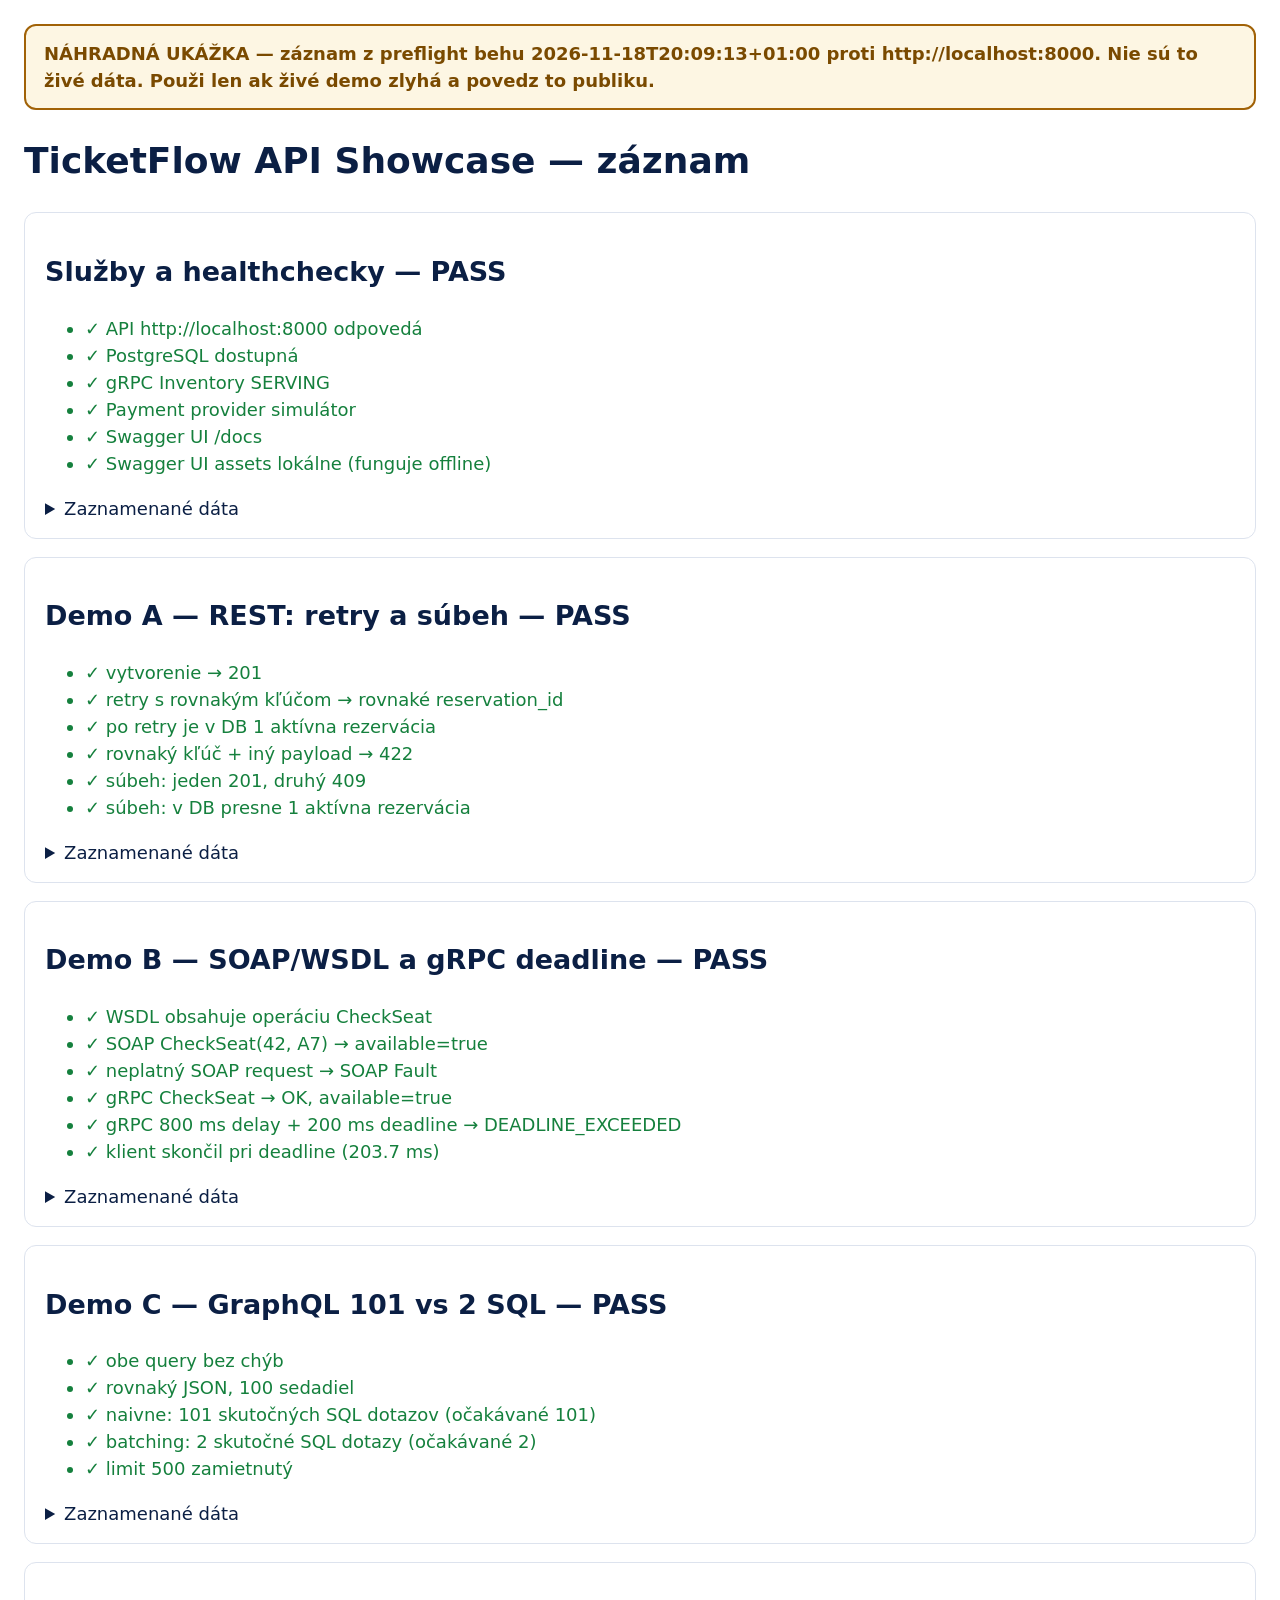
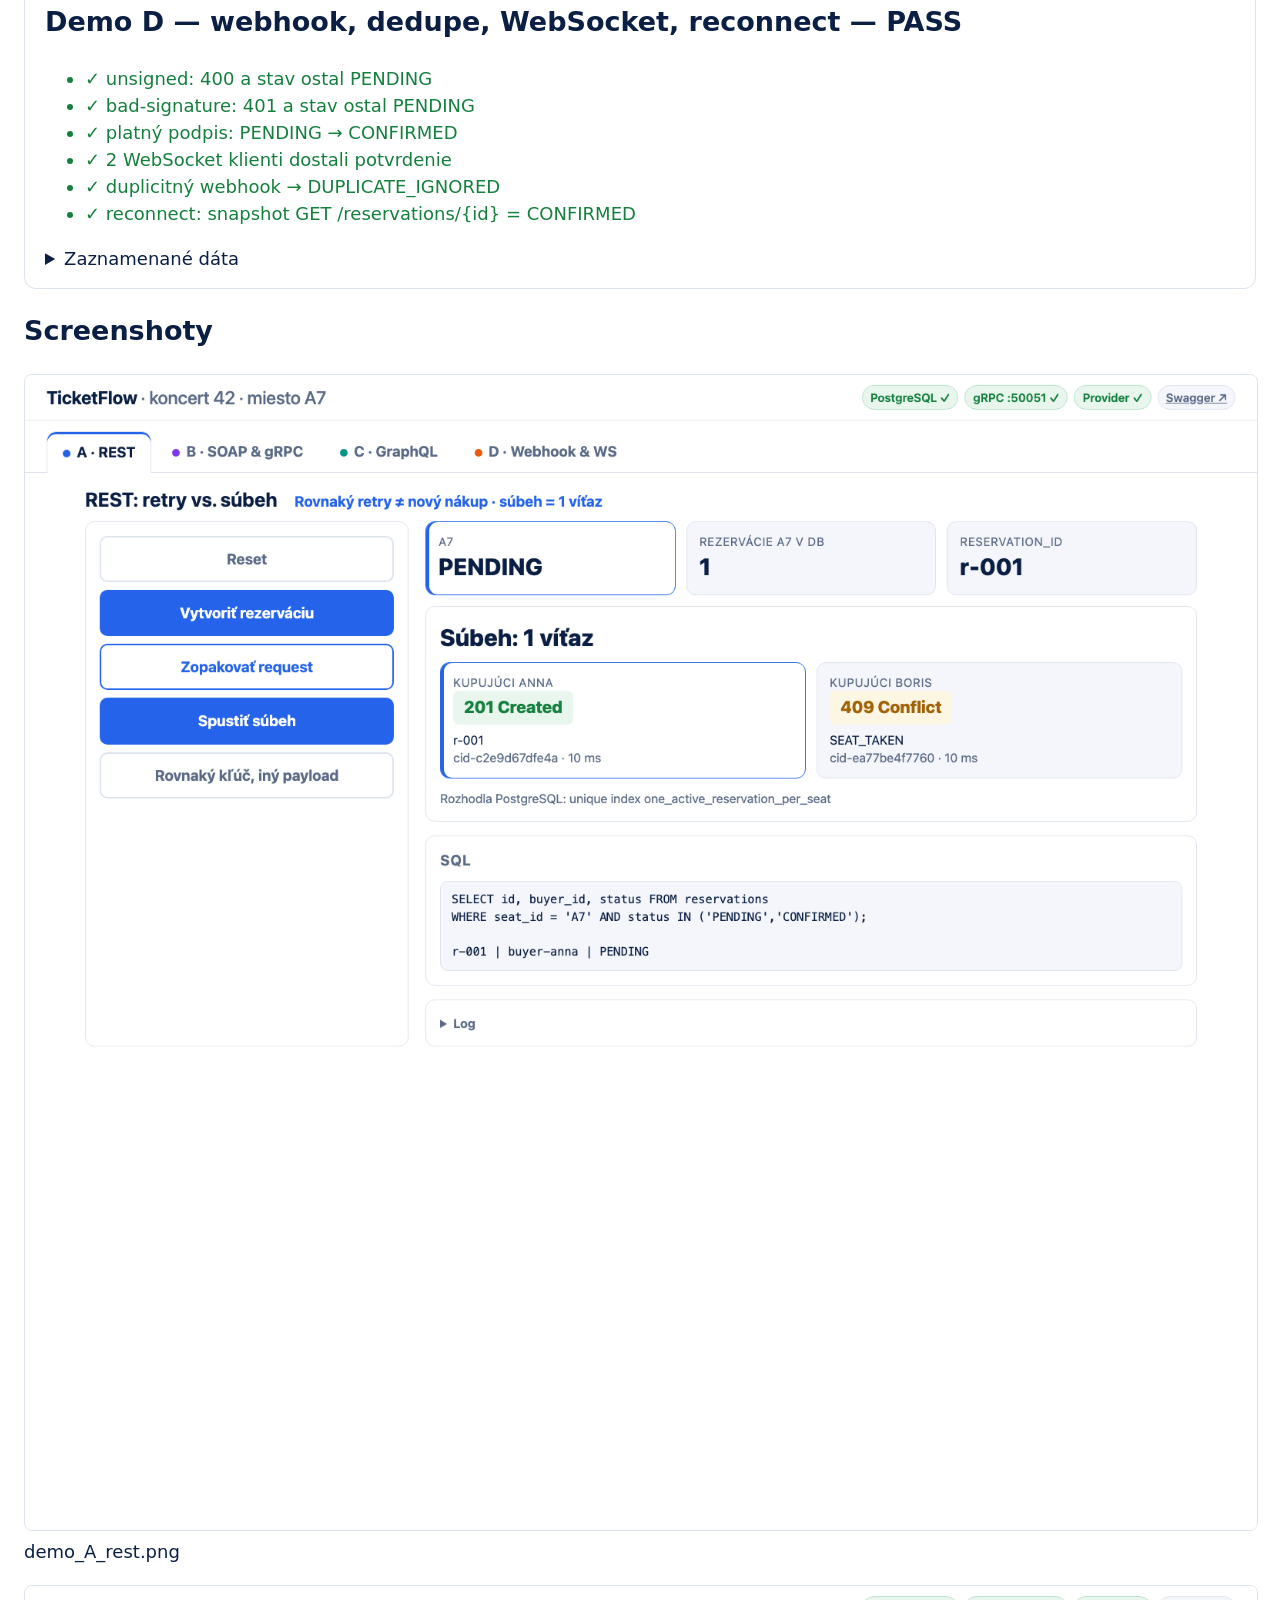
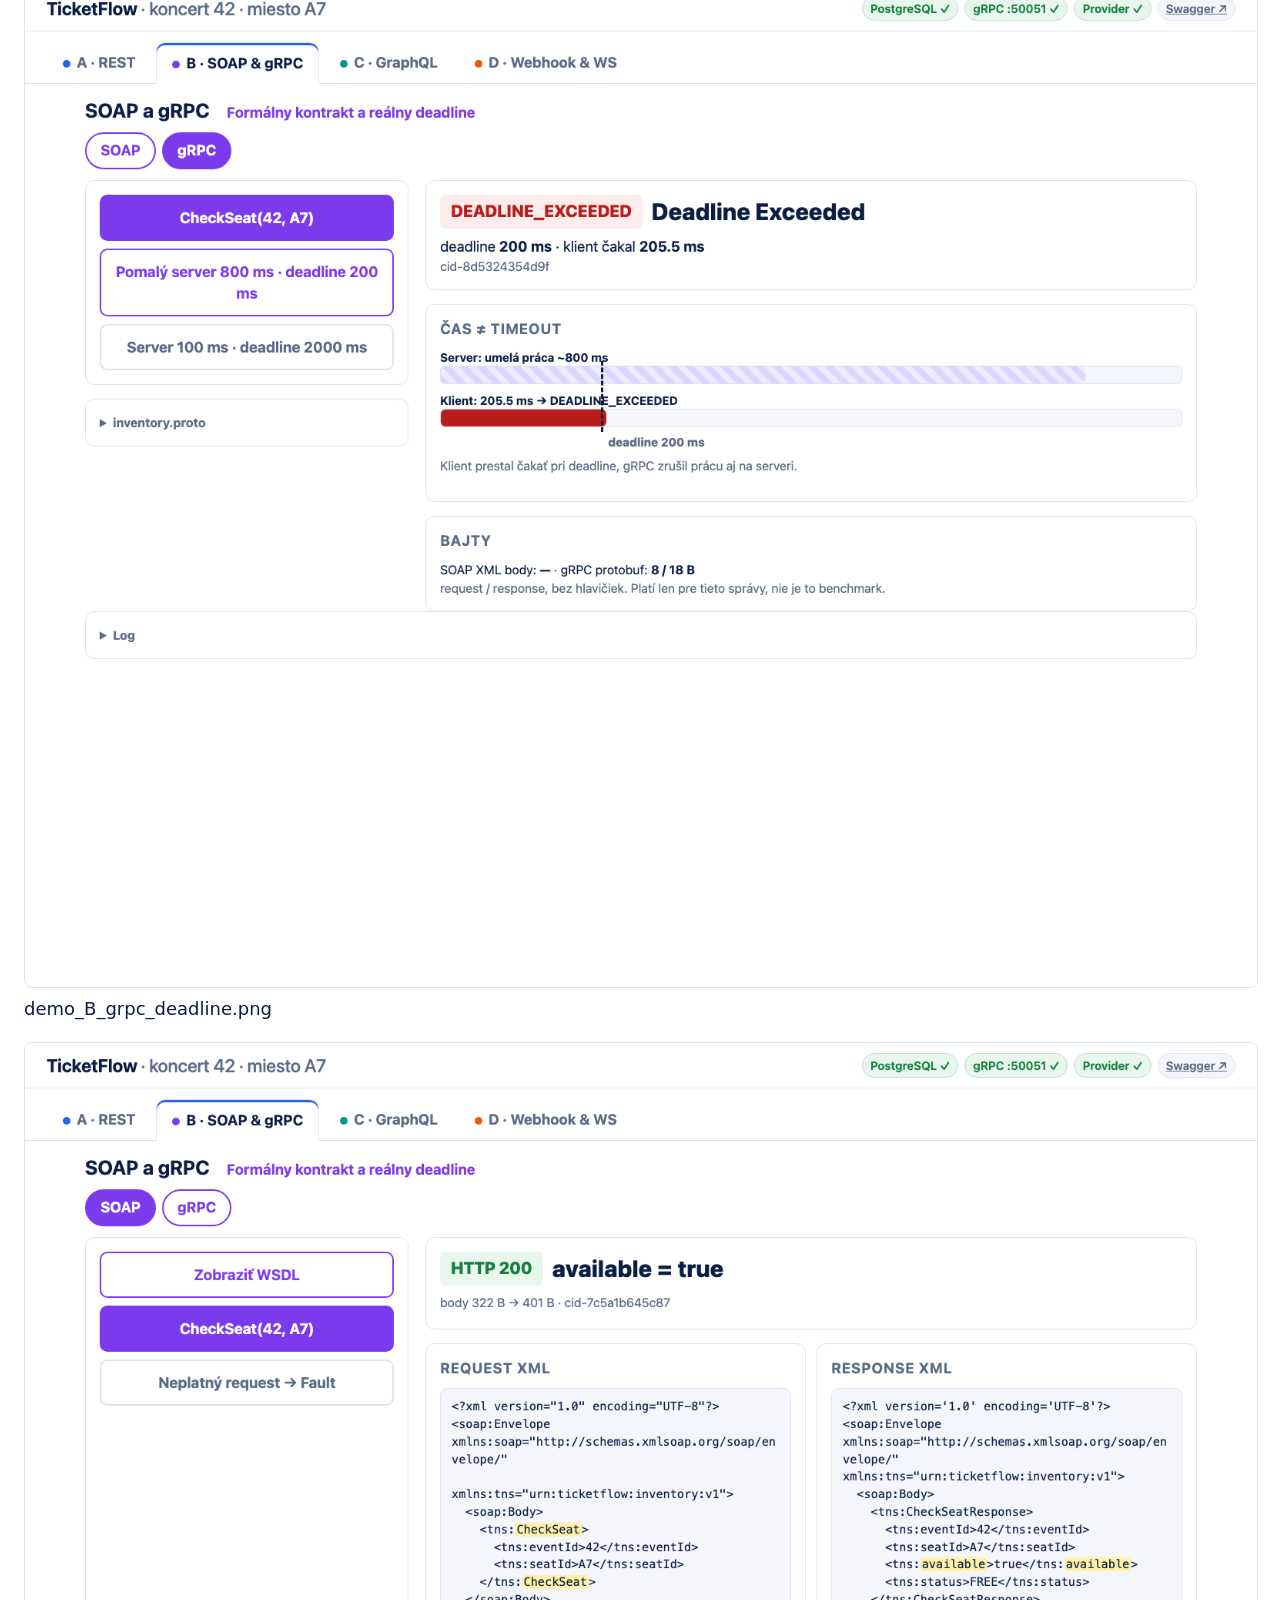
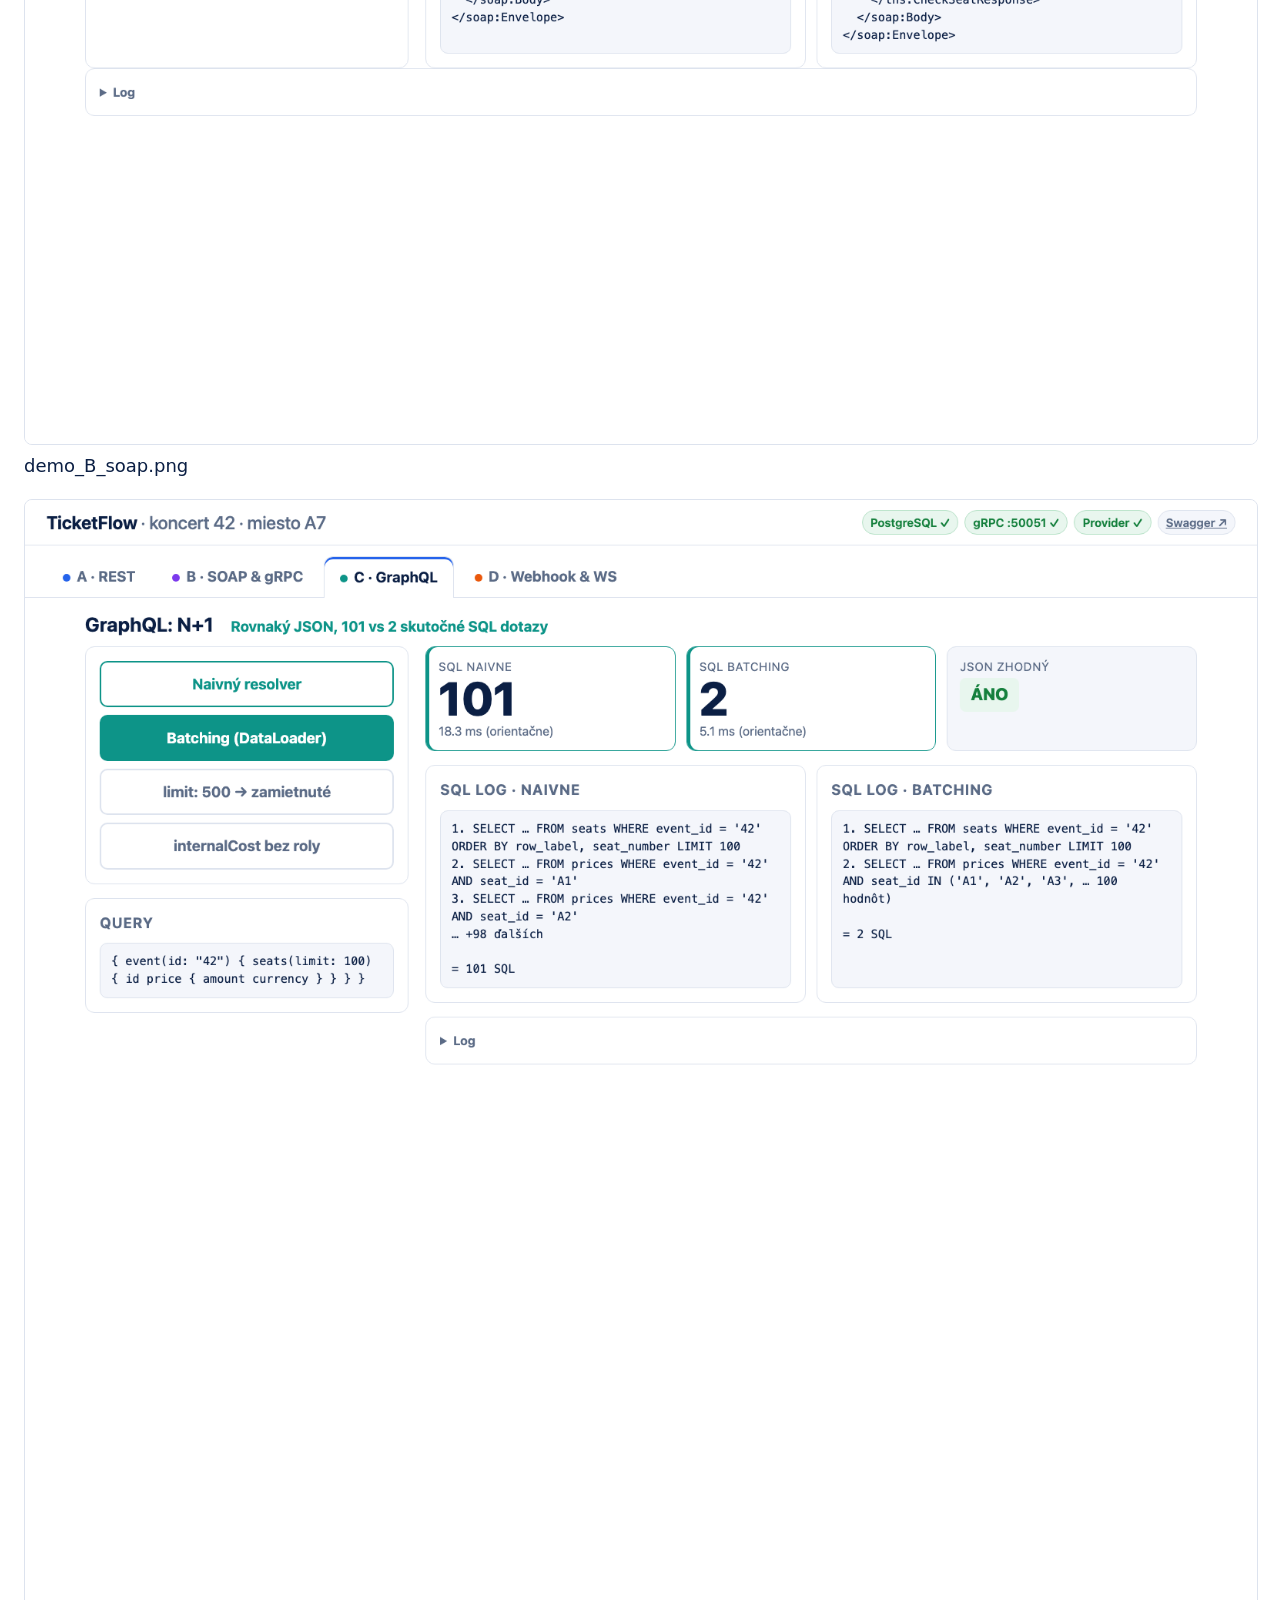
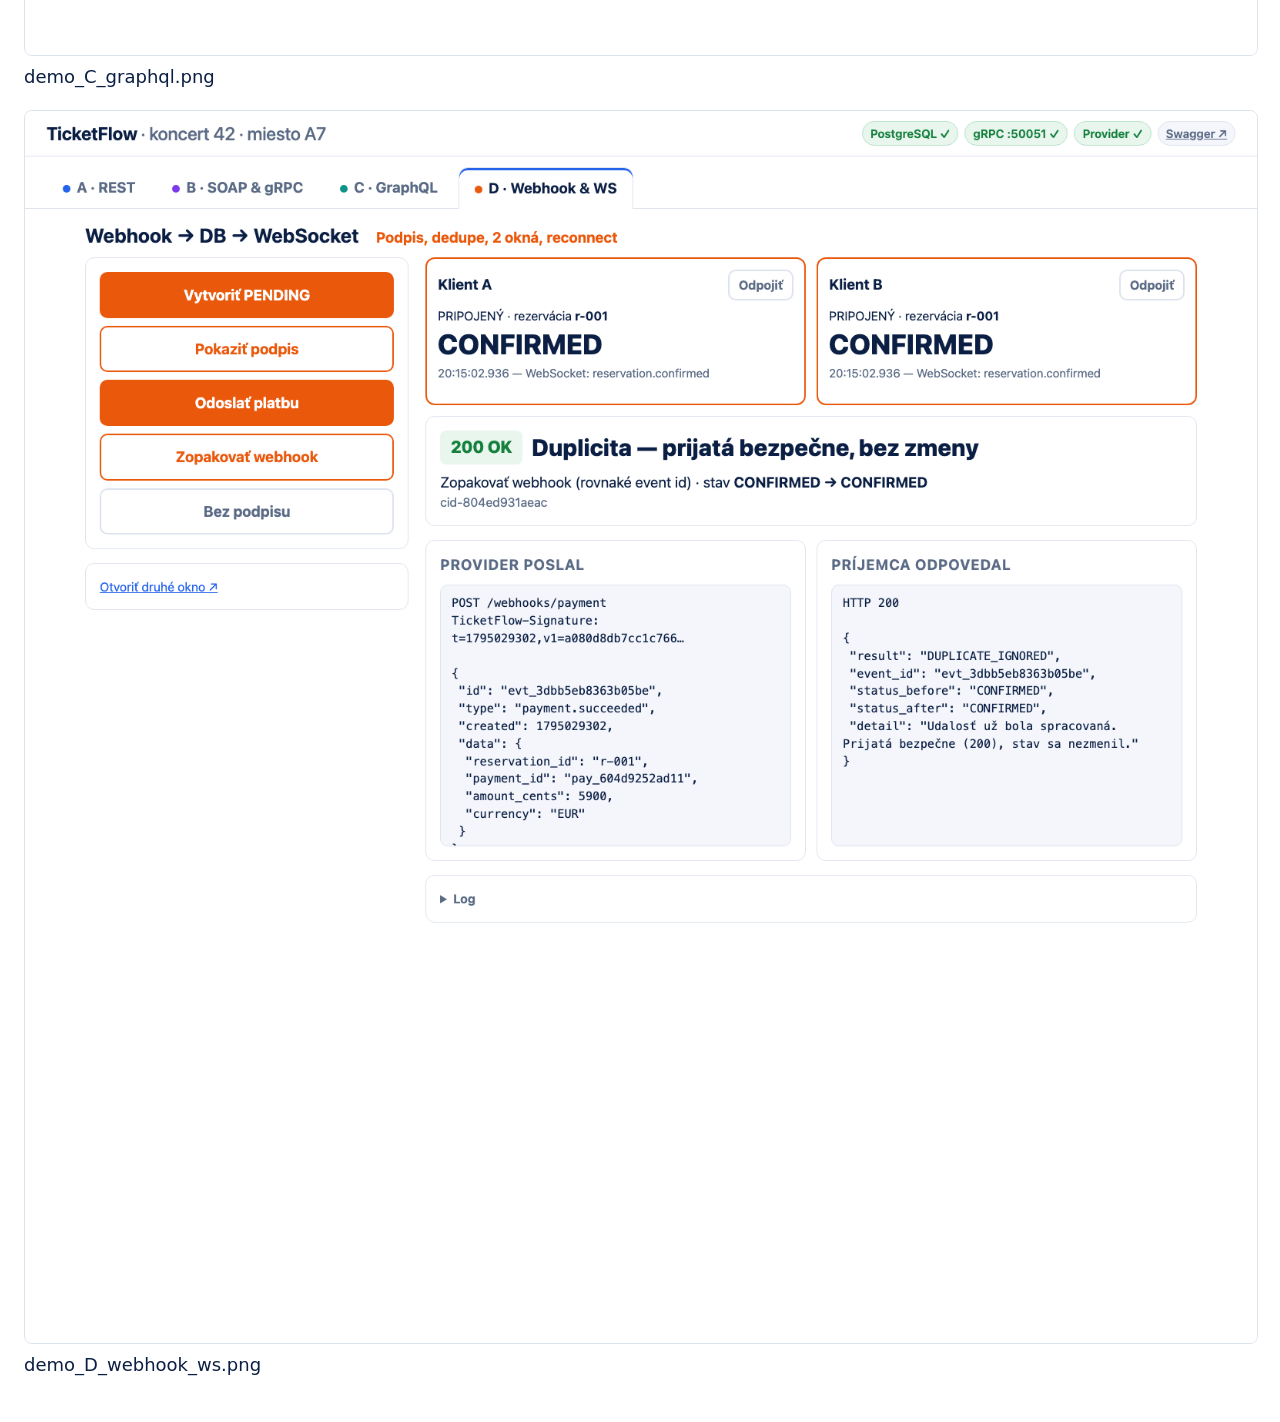
==== TicketFlow-demo/docs/SCREENSHOTS/fallback.html @ 62c1290b "TicketFlow API demo for the Typy API talk REST + OpenAPI, SOAP/WSDL, gRPC, GraphQL, webhook and WebS" ====
<!doctype html><html lang="sk"><head><meta charset="utf-8">
<meta name="viewport" content="width=device-width, initial-scale=1"><title>TicketFlow — náhradná ukážka</title>
<style>body{font:18px/1.5 Inter,system-ui,sans-serif;color:#0b1f44;background:#fff;margin:0 auto;max-width:1300px;padding:24px}
.banner{background:#fdf6e3;border:2px solid #a16207;color:#7a4a00;padding:14px 18px;border-radius:12px;font-weight:700}
section{border:1px solid #dde3ee;border-radius:12px;padding:16px 20px;margin:18px 0} li.ok{color:#15803d} li.bad{color:#b91c1c}
pre{background:#f4f6fb;padding:12px;border-radius:8px;overflow:auto;max-height:420px;font-size:13px}
img{max-width:100%;border:1px solid #dde3ee;border-radius:8px} figure{margin:20px 0}</style></head><body>
<div class="banner">NÁHRADNÁ UKÁŽKA — záznam z preflight behu 2026-11-18T20:09:13+01:00 proti http://localhost:8000.
Nie sú to živé dáta. Použi len ak živé demo zlyhá a povedz to publiku.</div>
<h1>TicketFlow API Showcase — záznam</h1><section><h2>Služby a healthchecky — PASS</h2><ul><li class='ok'>✓ API http://localhost:8000 odpovedá</li><li class='ok'>✓ PostgreSQL dostupná</li><li class='ok'>✓ gRPC Inventory SERVING</li><li class='ok'>✓ Payment provider simulátor</li><li class='ok'>✓ Swagger UI /docs</li><li class='ok'>✓ Swagger UI assets lokálne (funguje offline)</li></ul><details><summary>Zaznamenané dáta</summary><pre>{
  &quot;ok&quot;: true,
  &quot;db&quot;: &quot;ok&quot;,
  &quot;grpc&quot;: &quot;SERVING&quot;,
  &quot;provider&quot;: &quot;ok&quot;
}</pre></details></section><section><h2>Demo A — REST: retry a súbeh — PASS</h2><ul><li class='ok'>✓ vytvorenie → 201</li><li class='ok'>✓ retry s rovnakým kľúčom → rovnaké reservation_id</li><li class='ok'>✓ po retry je v DB 1 aktívna rezervácia</li><li class='ok'>✓ rovnaký kľúč + iný payload → 422</li><li class='ok'>✓ súbeh: jeden 201, druhý 409</li><li class='ok'>✓ súbeh: v DB presne 1 aktívna rezervácia</li></ul><details><summary>Zaznamenané dáta</summary><pre>{
  &quot;retry&quot;: {
    &quot;first&quot;: {
      &quot;id&quot;: &quot;r-001&quot;,
      &quot;event_id&quot;: &quot;42&quot;,
      &quot;seat_id&quot;: &quot;A7&quot;,
      &quot;buyer_id&quot;: &quot;buyer-anna&quot;,
      &quot;status&quot;: &quot;PENDING&quot;,
      &quot;created_at&quot;: &quot;2026-11-18T19:09:13.668963+00:00&quot;,
      &quot;updated_at&quot;: &quot;2026-11-18T19:09:13.668963+00:00&quot;
    },
    &quot;second&quot;: {
      &quot;id&quot;: &quot;r-001&quot;,
      &quot;event_id&quot;: &quot;42&quot;,
      &quot;seat_id&quot;: &quot;A7&quot;,
      &quot;buyer_id&quot;: &quot;buyer-anna&quot;,
      &quot;status&quot;: &quot;PENDING&quot;,
      &quot;created_at&quot;: &quot;2026-11-18T19:09:13.668963+00:00&quot;,
      &quot;updated_at&quot;: &quot;2026-11-18T19:09:13.668963+00:00&quot;
    },
    &quot;replayed&quot;: &quot;true&quot;
  },
  &quot;mismatch&quot;: {
    &quot;type&quot;: &quot;https://ticketflow.local/problems/idempotency_key_reused&quot;,
    &quot;title&quot;: &quot;Kľúč už bol použitý s iným payloadom&quot;,
    &quot;status&quot;: 422,
    &quot;code&quot;: &quot;IDEMPOTENCY_KEY_REUSED&quot;,
    &quot;detail&quot;: &quot;Rovnaký Idempotency-Key s iným telom požiadavky je chyba klienta. Nič sa nezmenilo.&quot;,
    &quot;correlation_id&quot;: &quot;cid-5f8df7820f7a&quot;,
    &quot;timestamp&quot;: &quot;2026-11-18T19:09:13.676+00:00&quot;
  },
  &quot;race&quot;: {
    &quot;buyer-boris&quot;: {
      &quot;status&quot;: 201,
      &quot;body&quot;: {
        &quot;id&quot;: &quot;r-001&quot;,
        &quot;event_id&quot;: &quot;42&quot;,
        &quot;seat_id&quot;: &quot;A7&quot;,
        &quot;buyer_id&quot;: &quot;buyer-boris&quot;,
        &quot;status&quot;: &quot;PENDING&quot;,
        &quot;created_at&quot;: &quot;2026-11-18T19:09:13.698489+00:00&quot;,
        &quot;updated_at&quot;: &quot;2026-11-18T19:09:13.698489+00:00&quot;
      }
    },
    &quot;buyer-anna&quot;: {
      &quot;status&quot;: 409,
      &quot;body&quot;: {
        &quot;type&quot;: &quot;https://ticketflow.local/problems/seat_taken&quot;,
        &quot;title&quot;: &quot;Sedadlo je obsadené&quot;,
        &quot;status&quot;: 409,
        &quot;code&quot;: &quot;SEAT_TAKEN&quot;,
        &quot;detail&quot;: &quot;Sedadlo A7 už má aktívnu rezerváciu. Rozhodol PostgreSQL UNIQUE index one_active_reservation_per_seat.&quot;,
        &quot;correlation_id&quot;: &quot;cid-4a68217ed653&quot;,
        &quot;timestamp&quot;: &quot;2026-11-18T19:09:13.699+00:00&quot;,
        &quot;constraint&quot;: &quot;one_active_reservation_per_seat&quot;
      }
    }
  },
  &quot;db&quot;: {
    &quot;seat&quot;: {
      &quot;event_id&quot;: &quot;42&quot;,
      &quot;seat_id&quot;: &quot;A7&quot;,
      &quot;available&quot;: false,
      &quot;status&quot;: &quot;PENDING&quot;,
      &quot;reservation_id&quot;: &quot;r-001&quot;
    },
    &quot;active_reservations&quot;: [
      {
        &quot;id&quot;: &quot;r-001&quot;,
        &quot;buyer_id&quot;: &quot;buyer-boris&quot;,
        &quot;status&quot;: &quot;PENDING&quot;,
        &quot;created_at&quot;: &quot;2026-11-18T19:09:13.698489+00:00&quot;
      }
    ],
    &quot;active_count&quot;: 1,
    &quot;sql&quot;: &quot;SELECT id, buyer_id, status, created_at FROM reservations WHERE event_id = &#x27;42&#x27; AND seat_id = &#x27;A7&#x27; AND status IN (&#x27;PENDING&#x27;, &#x27;CONFIRMED&#x27;)&quot;,
    &quot;at&quot;: &quot;2026-11-18T19:09:13.701+00:00&quot;
  }
}</pre></details></section><section><h2>Demo B — SOAP/WSDL a gRPC deadline — PASS</h2><ul><li class='ok'>✓ WSDL obsahuje operáciu CheckSeat</li><li class='ok'>✓ SOAP CheckSeat(42, A7) → available=true</li><li class='ok'>✓ neplatný SOAP request → SOAP Fault</li><li class='ok'>✓ gRPC CheckSeat → OK, available=true</li><li class='ok'>✓ gRPC 800 ms delay + 200 ms deadline → DEADLINE_EXCEEDED</li><li class='ok'>✓ klient skončil pri deadline (203.7 ms)</li></ul><details><summary>Zaznamenané dáta</summary><pre>{
  &quot;soap&quot;: {
    &quot;endpoint&quot;: &quot;http://127.0.0.1:8000/soap&quot;,
    &quot;http_status&quot;: 200,
    &quot;is_fault&quot;: false,
    &quot;request_xml&quot;: &quot;&lt;?xml version=\&quot;1.0\&quot; encoding=\&quot;UTF-8\&quot;?&gt;\n&lt;soap:Envelope xmlns:soap=\&quot;http://schemas.xmlsoap.org/soap/envelope/\&quot;\n               xmlns:tns=\&quot;urn:ticketflow:inventory:v1\&quot;&gt;\n  &lt;soap:Body&gt;\n    &lt;tns:CheckSeat&gt;\n      &lt;tns:eventId&gt;42&lt;/tns:eventId&gt;\n      &lt;tns:seatId&gt;A7&lt;/tns:seatId&gt;\n    &lt;/tns:CheckSeat&gt;\n  &lt;/soap:Body&gt;\n&lt;/soap:Envelope&gt;\n&quot;,
    &quot;response_xml&quot;: &quot;&lt;?xml version=&#x27;1.0&#x27; encoding=&#x27;UTF-8&#x27;?&gt;\n&lt;soap:Envelope xmlns:soap=\&quot;http://schemas.xmlsoap.org/soap/envelope/\&quot; xmlns:tns=\&quot;urn:ticketflow:inventory:v1\&quot;&gt;\n  &lt;soap:Body&gt;\n    &lt;tns:CheckSeatResponse&gt;\n      &lt;tns:eventId&gt;42&lt;/tns:eventId&gt;\n      &lt;tns:seatId&gt;A7&lt;/tns:seatId&gt;\n      &lt;tns:available&gt;true&lt;/tns:available&gt;\n      &lt;tns:status&gt;FREE&lt;/tns:status&gt;\n    &lt;/tns:CheckSeatResponse&gt;\n  &lt;/soap:Body&gt;\n&lt;/soap:Envelope&gt;\n&quot;,
    &quot;request_body_bytes&quot;: 322,
    &quot;response_body_bytes&quot;: 401,
    &quot;client_elapsed_ms&quot;: 5.0,
    &quot;at&quot;: &quot;2026-11-18T19:09:13.725+00:00&quot;,
    &quot;correlation_id&quot;: &quot;cid-d82c3910dac6&quot;,
    &quot;bytes_note&quot;: &quot;Merané: veľkosť HTTP body (XML Envelope), bez HTTP hlavičiek.&quot;
  },
  &quot;soap_fault&quot;: {
    &quot;endpoint&quot;: &quot;http://127.0.0.1:8000/soap&quot;,
    &quot;http_status&quot;: 500,
    &quot;is_fault&quot;: true,
    &quot;request_xml&quot;: &quot;&lt;?xml version=\&quot;1.0\&quot; encoding=\&quot;UTF-8\&quot;?&gt;\n&lt;soap:Envelope xmlns:soap=\&quot;http://schemas.xmlsoap.org/soap/envelope/\&quot;\n               xmlns:tns=\&quot;urn:ticketflow:inventory:v1\&quot;&gt;\n  &lt;soap:Body&gt;\n    &lt;tns:CheckSeat&gt;\n      &lt;tns:eventId&gt;42&lt;/tns:eventId&gt;\n    &lt;/tns:CheckSeat&gt;\n  &lt;/soap:Body&gt;\n&lt;/soap:Envelope&gt;\n&quot;,
    &quot;response_xml&quot;: &quot;&lt;?xml version=&#x27;1.0&#x27; encoding=&#x27;UTF-8&#x27;?&gt;\n&lt;soap:Envelope xmlns:soap=\&quot;http://schemas.xmlsoap.org/soap/envelope/\&quot; xmlns:tns=\&quot;urn:ticketflow:inventory:v1\&quot;&gt;\n  &lt;soap:Body&gt;\n    &lt;soap:Fault&gt;\n      &lt;faultcode&gt;soap:Client&lt;/faultcode&gt;\n      &lt;faultstring&gt;Chýba povinný element seatId.&lt;/faultstring&gt;\n      &lt;detail&gt;\n        &lt;tns:errorCode&gt;MISSING_ELEMENT&lt;/tns:errorCode&gt;\n      &lt;/detail&gt;\n    &lt;/soap:Fault&gt;\n  &lt;/soap:Body&gt;\n&lt;/soap:Envelope&gt;\n&quot;,
    &quot;request_body_bytes&quot;: 288,
    &quot;response_body_bytes&quot;: 423,
    &quot;client_elapsed_ms&quot;: 4.2,
    &quot;at&quot;: &quot;2026-11-18T19:09:13.730+00:00&quot;,
    &quot;correlation_id&quot;: &quot;cid-0cc006273f8e&quot;,
    &quot;bytes_note&quot;: &quot;Merané: veľkosť HTTP body (XML Envelope), bez HTTP hlavičiek.&quot;
  },
  &quot;grpc_ok&quot;: {
    &quot;target&quot;: &quot;grpc:50051&quot;,
    &quot;method&quot;: &quot;/ticketflow.inventory.v1.Inventory/CheckSeat&quot;,
    &quot;request&quot;: {
      &quot;event_id&quot;: &quot;42&quot;,
      &quot;seat_id&quot;: &quot;A7&quot;,
      &quot;artificial_delay_ms&quot;: 0
    },
    &quot;deadline_ms&quot;: null,
    &quot;request_protobuf_bytes&quot;: 8,
    &quot;ok&quot;: true,
    &quot;code&quot;: &quot;OK&quot;,
    &quot;reply&quot;: {
      &quot;event_id&quot;: &quot;42&quot;,
      &quot;seat_id&quot;: &quot;A7&quot;,
      &quot;available&quot;: true,
      &quot;status&quot;: &quot;FREE&quot;,
      &quot;server_elapsed_ms&quot;: 0
    },
    &quot;response_protobuf_bytes&quot;: 16,
    &quot;client_elapsed_ms&quot;: 1.5,
    &quot;at&quot;: &quot;2026-11-18T19:09:13.733+00:00&quot;,
    &quot;correlation_id&quot;: &quot;cid-a92953abdbda&quot;,
    &quot;bytes_note&quot;: &quot;Merané: veľkosť serializovanej protobuf správy (bez HTTP/2 rámcov, bez 5 B gRPC prefixu a hlavičiek).&quot;
  },
  &quot;grpc_deadline&quot;: {
    &quot;target&quot;: &quot;grpc:50051&quot;,
    &quot;method&quot;: &quot;/ticketflow.inventory.v1.Inventory/CheckSeat&quot;,
    &quot;request&quot;: {
      &quot;event_id&quot;: &quot;42&quot;,
      &quot;seat_id&quot;: &quot;A7&quot;,
      &quot;artificial_delay_ms&quot;: 800
    },
    &quot;deadline_ms&quot;: 200,
    &quot;request_protobuf_bytes&quot;: 11,
    &quot;ok&quot;: false,
    &quot;code&quot;: &quot;DEADLINE_EXCEEDED&quot;,
    &quot;details&quot;: &quot;Deadline Exceeded&quot;,
    &quot;client_elapsed_ms&quot;: 203.7,
    &quot;at&quot;: &quot;2026-11-18T19:09:13.937+00:00&quot;,
    &quot;correlation_id&quot;: &quot;cid-bf23a4d5b14a&quot;,
    &quot;bytes_note&quot;: &quot;Merané: veľkosť serializovanej protobuf správy (bez HTTP/2 rámcov, bez 5 B gRPC prefixu a hlavičiek).&quot;
  }
}</pre></details></section><section><h2>Demo C — GraphQL 101 vs 2 SQL — PASS</h2><ul><li class='ok'>✓ obe query bez chýb</li><li class='ok'>✓ rovnaký JSON, 100 sedadiel</li><li class='ok'>✓ naivne: 101 skutočných SQL dotazov (očakávané 101)</li><li class='ok'>✓ batching: 2 skutočné SQL dotazy (očakávané 2)</li><li class='ok'>✓ limit 500 zamietnutý</li></ul><details><summary>Zaznamenané dáta</summary><pre>{
  &quot;naive_count&quot;: 101,
  &quot;batch_count&quot;: 2,
  &quot;naive_first_sql&quot;: [
    {
      &quot;sql&quot;: &quot;SELECT seat_id, row_label, seat_number FROM seats WHERE event_id = %(event_id)s ORDER BY row_label, seat_number LIMIT %(limit)s&quot;,
      &quot;params&quot;: {
        &quot;event_id&quot;: &quot;42&quot;,
        &quot;limit&quot;: 100
      }
    },
    {
      &quot;sql&quot;: &quot;SELECT seat_id, amount_cents, currency, internal_cost_cents FROM prices WHERE event_id = %(event_id)s AND seat_id = %(seat_id)s&quot;,
      &quot;params&quot;: {
        &quot;event_id&quot;: &quot;42&quot;,
        &quot;seat_id&quot;: &quot;A1&quot;
      }
    },
    {
      &quot;sql&quot;: &quot;SELECT seat_id, amount_cents, currency, internal_cost_cents FROM prices WHERE event_id = %(event_id)s AND seat_id = %(seat_id)s&quot;,
      &quot;params&quot;: {
        &quot;event_id&quot;: &quot;42&quot;,
        &quot;seat_id&quot;: &quot;A2&quot;
      }
    }
  ],
  &quot;batch_sql&quot;: [
    &quot;SELECT seat_id, row_label, seat_number FROM seats WHERE event_id = %(event_id)s ORDER BY row_label, seat_number LIMIT %(limit)s&quot;,
    &quot;SELECT seat_id, amount_cents, currency, internal_cost_cents FROM prices WHERE event_id = %(event_id)s AND seat_id IN (%(seat_ids_1)s, %(seat_ids_2)s, %(seat_ids_3)s, %(seat_ids_4)s, %(seat_ids_5)s, %(seat_ids_6)s, %(seat&quot;
  ],
  &quot;naive_ms&quot;: 16.3,
  &quot;batch_ms&quot;: 4.1,
  &quot;sample&quot;: [
    {
      &quot;id&quot;: &quot;A1&quot;,
      &quot;price&quot;: {
        &quot;amount&quot;: 59.0,
        &quot;currency&quot;: &quot;EUR&quot;
      }
    },
    {
      &quot;id&quot;: &quot;A2&quot;,
      &quot;price&quot;: {
        &quot;amount&quot;: 59.0,
        &quot;currency&quot;: &quot;EUR&quot;
      }
    },
    {
      &quot;id&quot;: &quot;A3&quot;,
      &quot;price&quot;: {
        &quot;amount&quot;: 59.0,
        &quot;currency&quot;: &quot;EUR&quot;
      }
    }
  ]
}</pre></details></section><section><h2>Demo D — webhook, dedupe, WebSocket, reconnect — PASS</h2><ul><li class='ok'>✓ unsigned: 400 a stav ostal PENDING</li><li class='ok'>✓ bad-signature: 401 a stav ostal PENDING</li><li class='ok'>✓ platný podpis: PENDING → CONFIRMED</li><li class='ok'>✓ 2 WebSocket klienti dostali potvrdenie</li><li class='ok'>✓ duplicitný webhook → DUPLICATE_IGNORED</li><li class='ok'>✓ reconnect: snapshot GET /reservations/{id} = CONFIRMED</li></ul><details><summary>Zaznamenané dáta</summary><pre>{
  &quot;reservation_id&quot;: &quot;r-001&quot;,
  &quot;unsigned&quot;: {
    &quot;status&quot;: 400,
    &quot;body&quot;: {
      &quot;type&quot;: &quot;https://ticketflow.local/problems/missing_signature&quot;,
      &quot;title&quot;: &quot;Webhook odmietnutý&quot;,
      &quot;status&quot;: 400,
      &quot;code&quot;: &quot;MISSING_SIGNATURE&quot;,
      &quot;detail&quot;: &quot;Chýba hlavička TicketFlow-Signature.&quot;,
      &quot;correlation_id&quot;: &quot;cid-39862fa83428&quot;,
      &quot;timestamp&quot;: &quot;2026-11-18T19:09:14.025+00:00&quot;,
      &quot;db_changed&quot;: false
    }
  },
  &quot;bad-signature&quot;: {
    &quot;status&quot;: 401,
    &quot;body&quot;: {
      &quot;type&quot;: &quot;https://ticketflow.local/problems/invalid_signature&quot;,
      &quot;title&quot;: &quot;Webhook odmietnutý&quot;,
      &quot;status&quot;: 401,
      &quot;code&quot;: &quot;INVALID_SIGNATURE&quot;,
      &quot;detail&quot;: &quot;HMAC podpis nesedí s raw body. Databáza sa nezmenila.&quot;,
      &quot;correlation_id&quot;: &quot;cid-e9b33c7bea10&quot;,
      &quot;timestamp&quot;: &quot;2026-11-18T19:09:14.039+00:00&quot;,
      &quot;db_changed&quot;: false
    }
  },
  &quot;payment&quot;: {
    &quot;note&quot;: &quot;Nová udalosť s platným HMAC podpisom.&quot;,
    &quot;sent&quot;: {
      &quot;url&quot;: &quot;http://api:8000/webhooks/payment&quot;,
      &quot;headers&quot;: {
        &quot;Content-Type&quot;: &quot;application/json&quot;,
        &quot;TicketFlow-Signature&quot;: &quot;t=1795028954,v1=5641d250c3b917eeb62f3f79ae7ee1b6ea6649289c9c92a9d94fa687b172031f&quot;,
        &quot;X-Correlation-ID&quot;: &quot;cid-8502abfa6f30&quot;
      },
      &quot;raw_body&quot;: &quot;{\&quot;id\&quot;:\&quot;evt_182f4d464390ccf3\&quot;,\&quot;type\&quot;:\&quot;payment.succeeded\&quot;,\&quot;created\&quot;:1795028954,\&quot;data\&quot;:{\&quot;reservation_id\&quot;:\&quot;r-001\&quot;,\&quot;payment_id\&quot;:\&quot;pay_cb425220280b\&quot;,\&quot;amount_cents\&quot;:5900,\&quot;currency\&quot;:\&quot;EUR\&quot;}}&quot;
    },
    &quot;received&quot;: {
      &quot;status&quot;: 200,
      &quot;body&quot;: {
        &quot;result&quot;: &quot;PROCESSED&quot;,
        &quot;outcome&quot;: &quot;CONFIRMED&quot;,
        &quot;event_id&quot;: &quot;evt_182f4d464390ccf3&quot;,
        &quot;reservation_id&quot;: &quot;r-001&quot;,
        &quot;status_before&quot;: &quot;PENDING&quot;,
        &quot;status_after&quot;: &quot;CONFIRMED&quot;,
        &quot;signature&quot;: &quot;VALID&quot;,
        &quot;websocket_deliveries&quot;: 2,
        &quot;correlation_id&quot;: &quot;cid-8502abfa6f30&quot;
      }
    },
    &quot;elapsed_ms&quot;: 6.2,
    &quot;at&quot;: &quot;2026-11-18T19:09:14.054+00:00&quot;,
    &quot;correlation_id&quot;: &quot;cid-8502abfa6f30&quot;
  },
  &quot;replay&quot;: {
    &quot;status&quot;: 200,
    &quot;body&quot;: {
      &quot;result&quot;: &quot;DUPLICATE_IGNORED&quot;,
      &quot;event_id&quot;: &quot;evt_182f4d464390ccf3&quot;,
      &quot;reservation_id&quot;: &quot;r-001&quot;,
      &quot;status_before&quot;: &quot;CONFIRMED&quot;,
      &quot;status_after&quot;: &quot;CONFIRMED&quot;,
      &quot;first_processed_at&quot;: &quot;2026-11-18T19:09:14.052231+00:00&quot;,
      &quot;first_outcome&quot;: &quot;CONFIRMED&quot;,
      &quot;detail&quot;: &quot;Udalosť už bola spracovaná. Prijatá bezpečne (200), stav sa nezmenil.&quot;,
      &quot;correlation_id&quot;: &quot;cid-c01f1218870e&quot;
    }
  },
  &quot;snapshot&quot;: {
    &quot;id&quot;: &quot;r-001&quot;,
    &quot;event_id&quot;: &quot;42&quot;,
    &quot;seat_id&quot;: &quot;A7&quot;,
    &quot;buyer_id&quot;: &quot;buyer-preflight&quot;,
    &quot;status&quot;: &quot;CONFIRMED&quot;,
    &quot;created_at&quot;: &quot;2026-11-18T19:09:14.011601+00:00&quot;,
    &quot;updated_at&quot;: &quot;2026-11-18T19:09:14.052231+00:00&quot;,
    &quot;snapshot_at&quot;: &quot;2026-11-18T19:09:14.068+00:00&quot;
  }
}</pre></details></section><h2>Screenshoty</h2><figure><img src='demo_A_rest.png' alt='demo_A_rest.png'><figcaption>demo_A_rest.png</figcaption></figure><figure><img src='demo_B_grpc_deadline.png' alt='demo_B_grpc_deadline.png'><figcaption>demo_B_grpc_deadline.png</figcaption></figure><figure><img src='demo_B_soap.png' alt='demo_B_soap.png'><figcaption>demo_B_soap.png</figcaption></figure><figure><img src='demo_C_graphql.png' alt='demo_C_graphql.png'><figcaption>demo_C_graphql.png</figcaption></figure><figure><img src='demo_D_webhook_ws.png' alt='demo_D_webhook_ws.png'><figcaption>demo_D_webhook_ws.png</figcaption></figure>
</body></html>
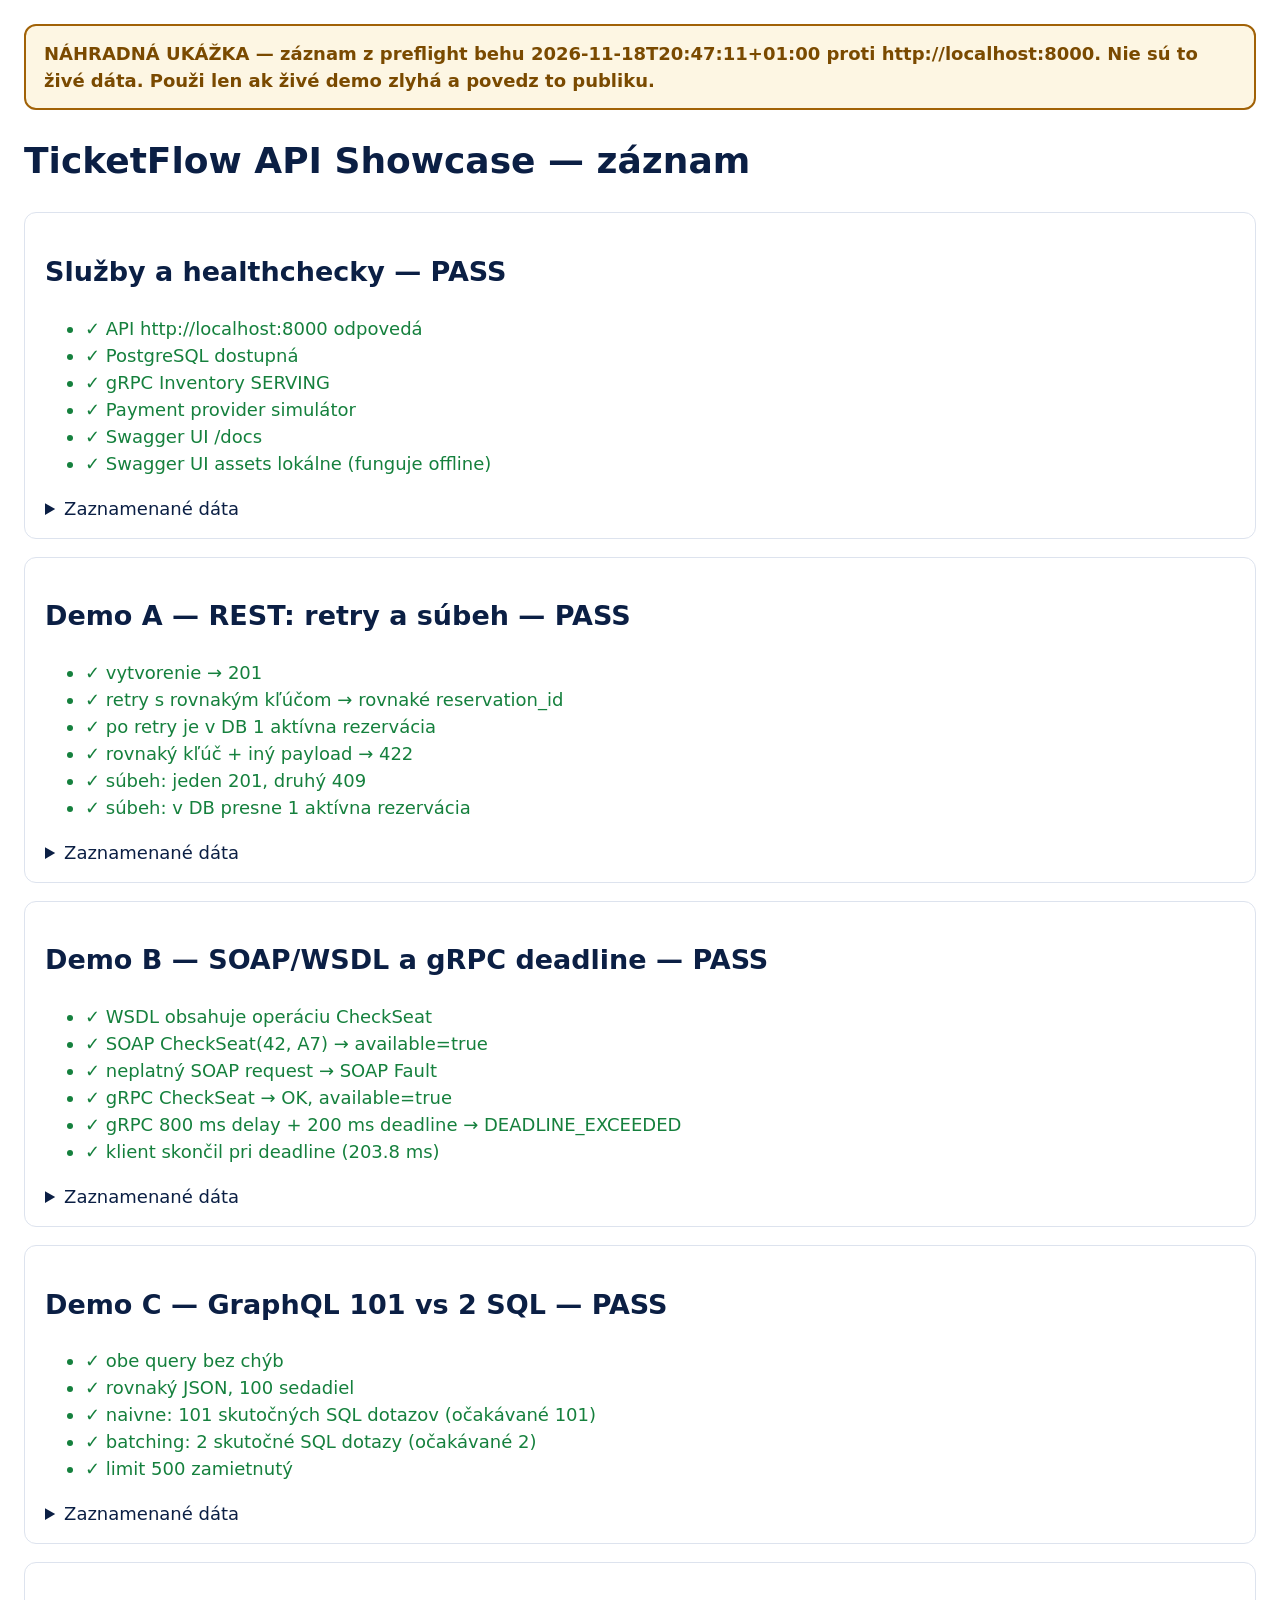
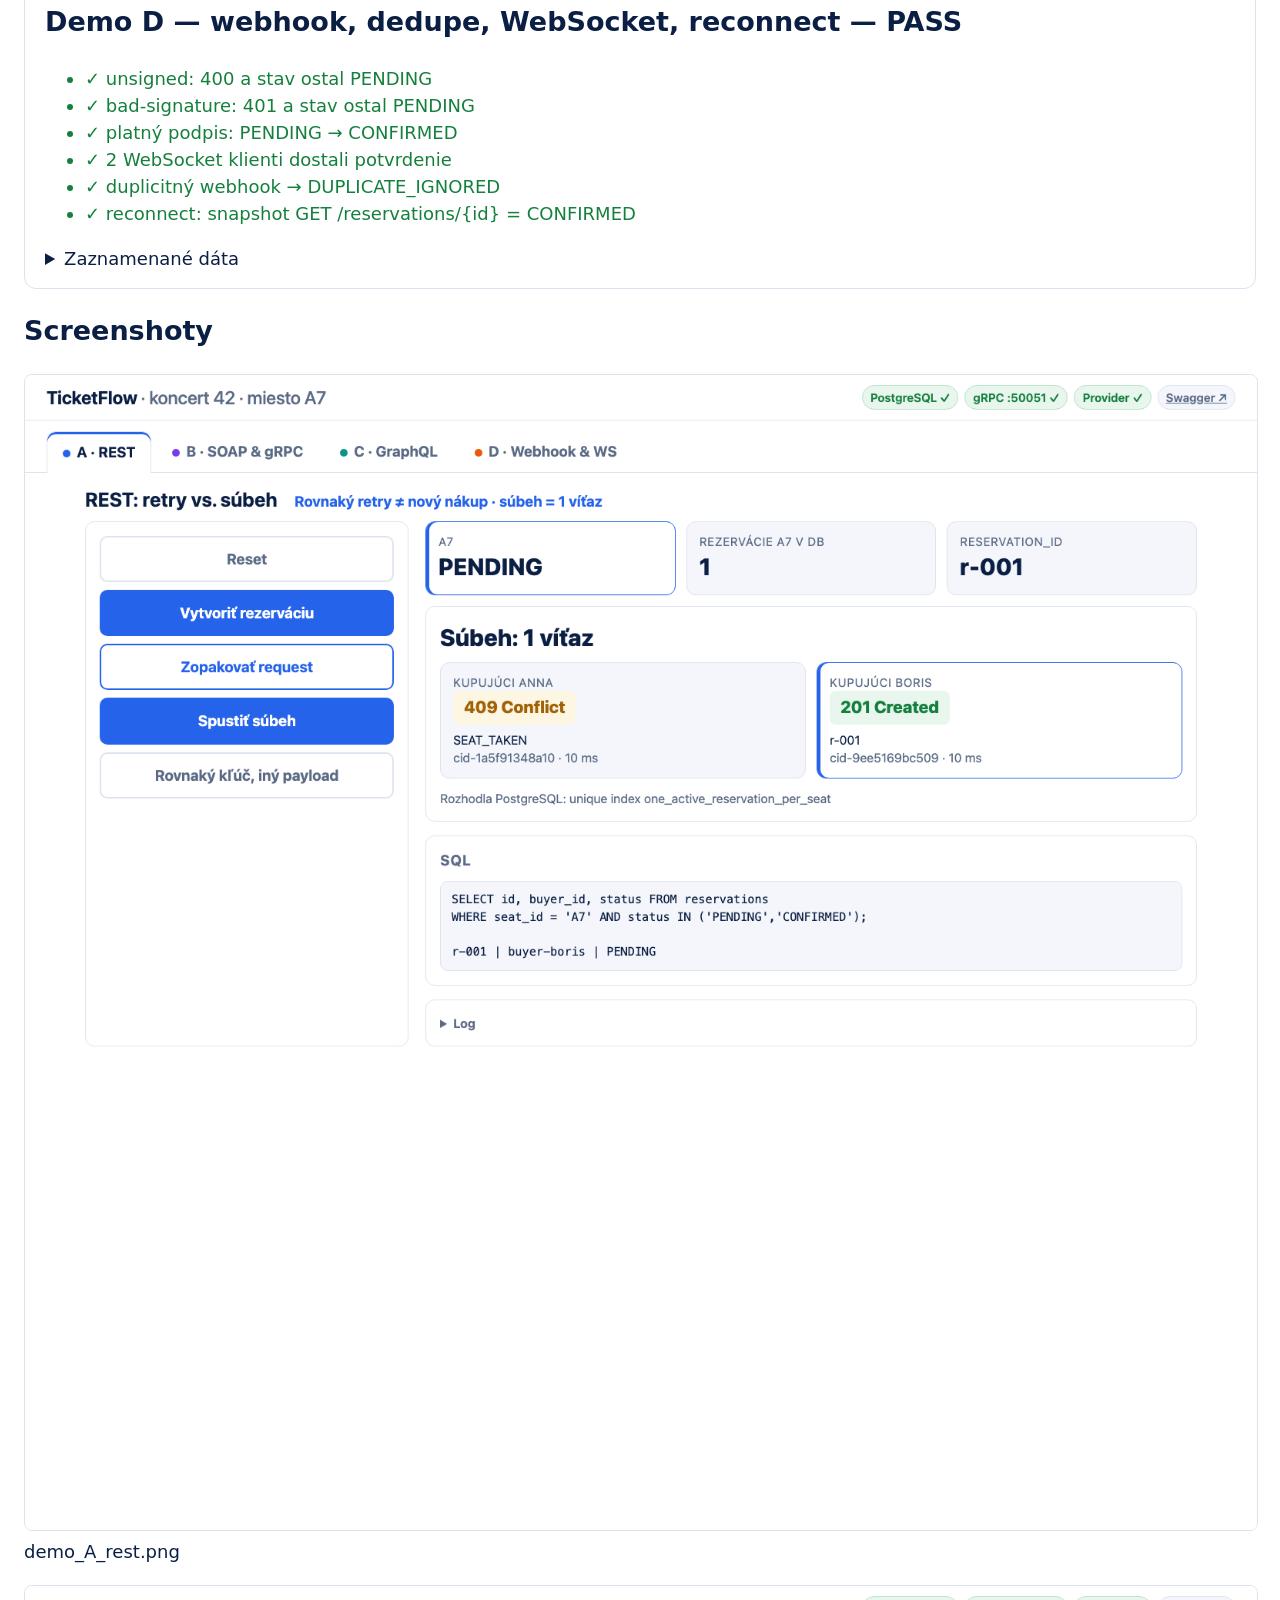
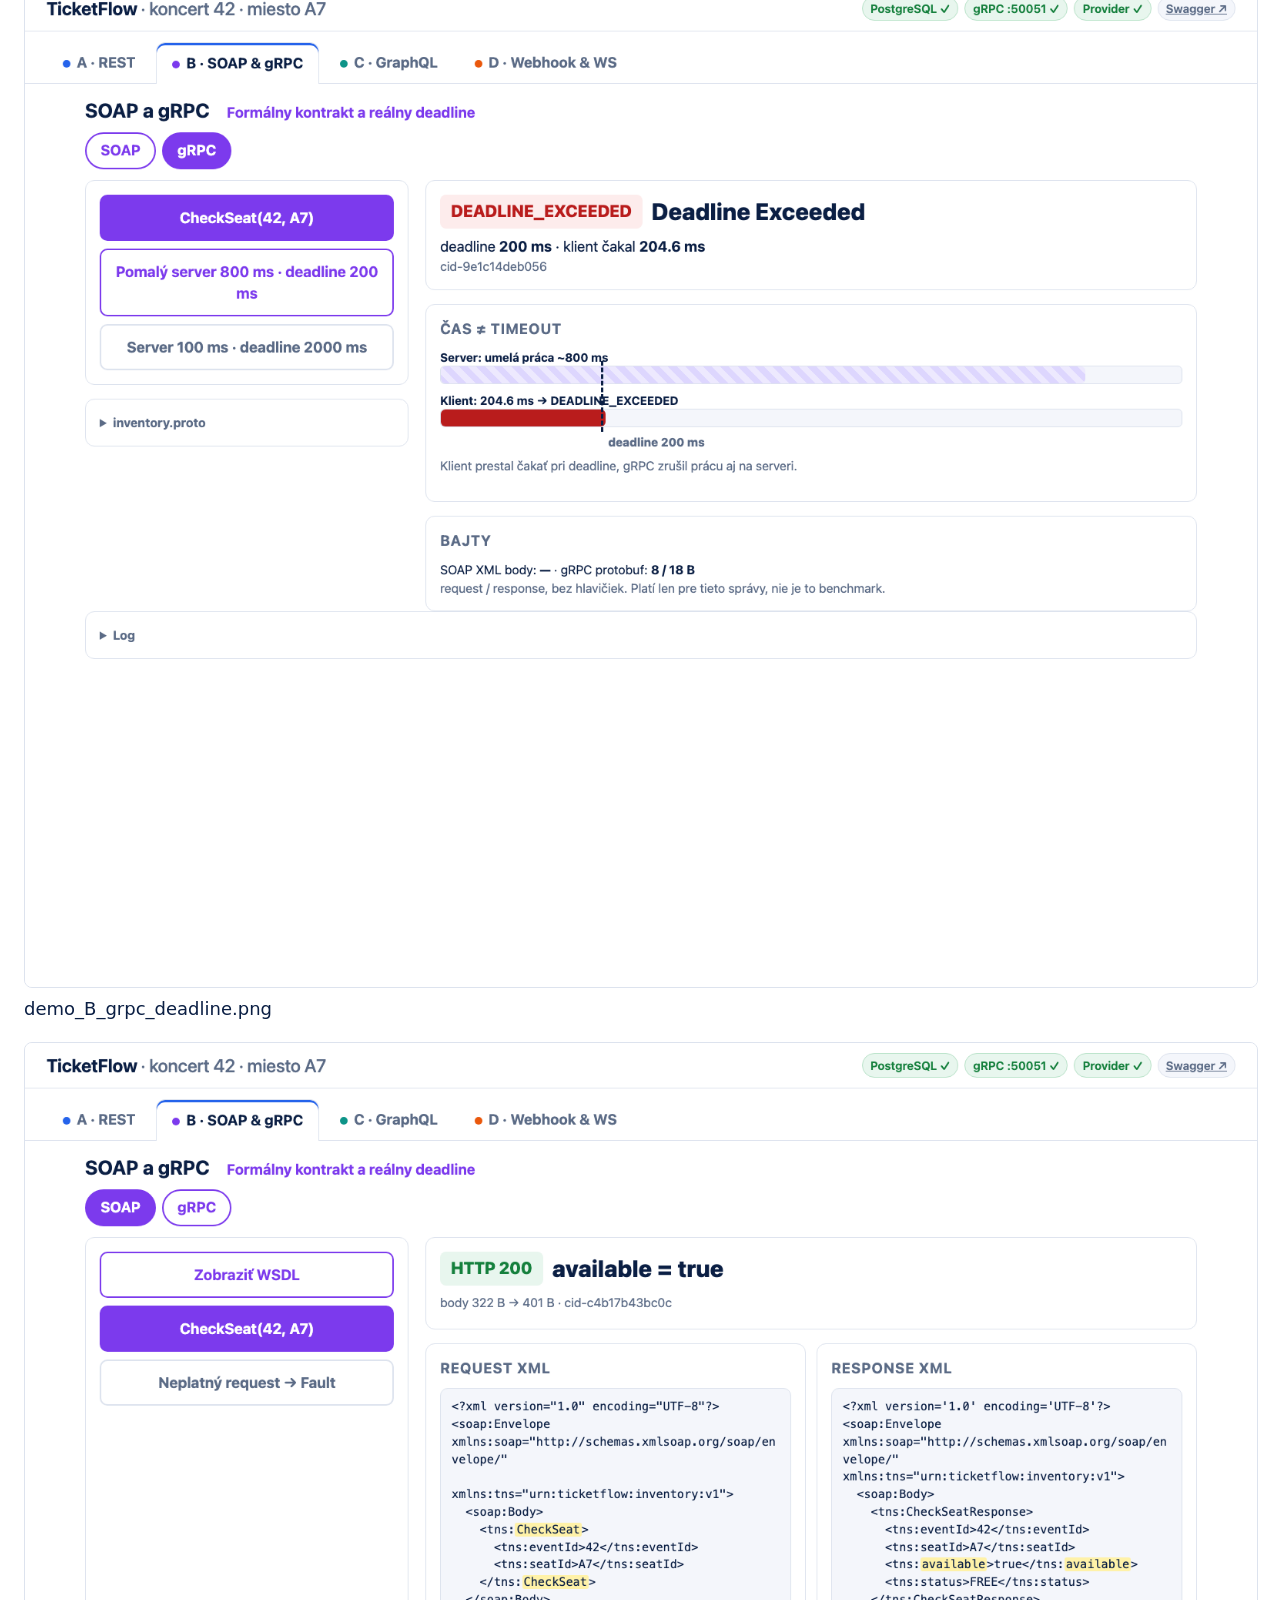
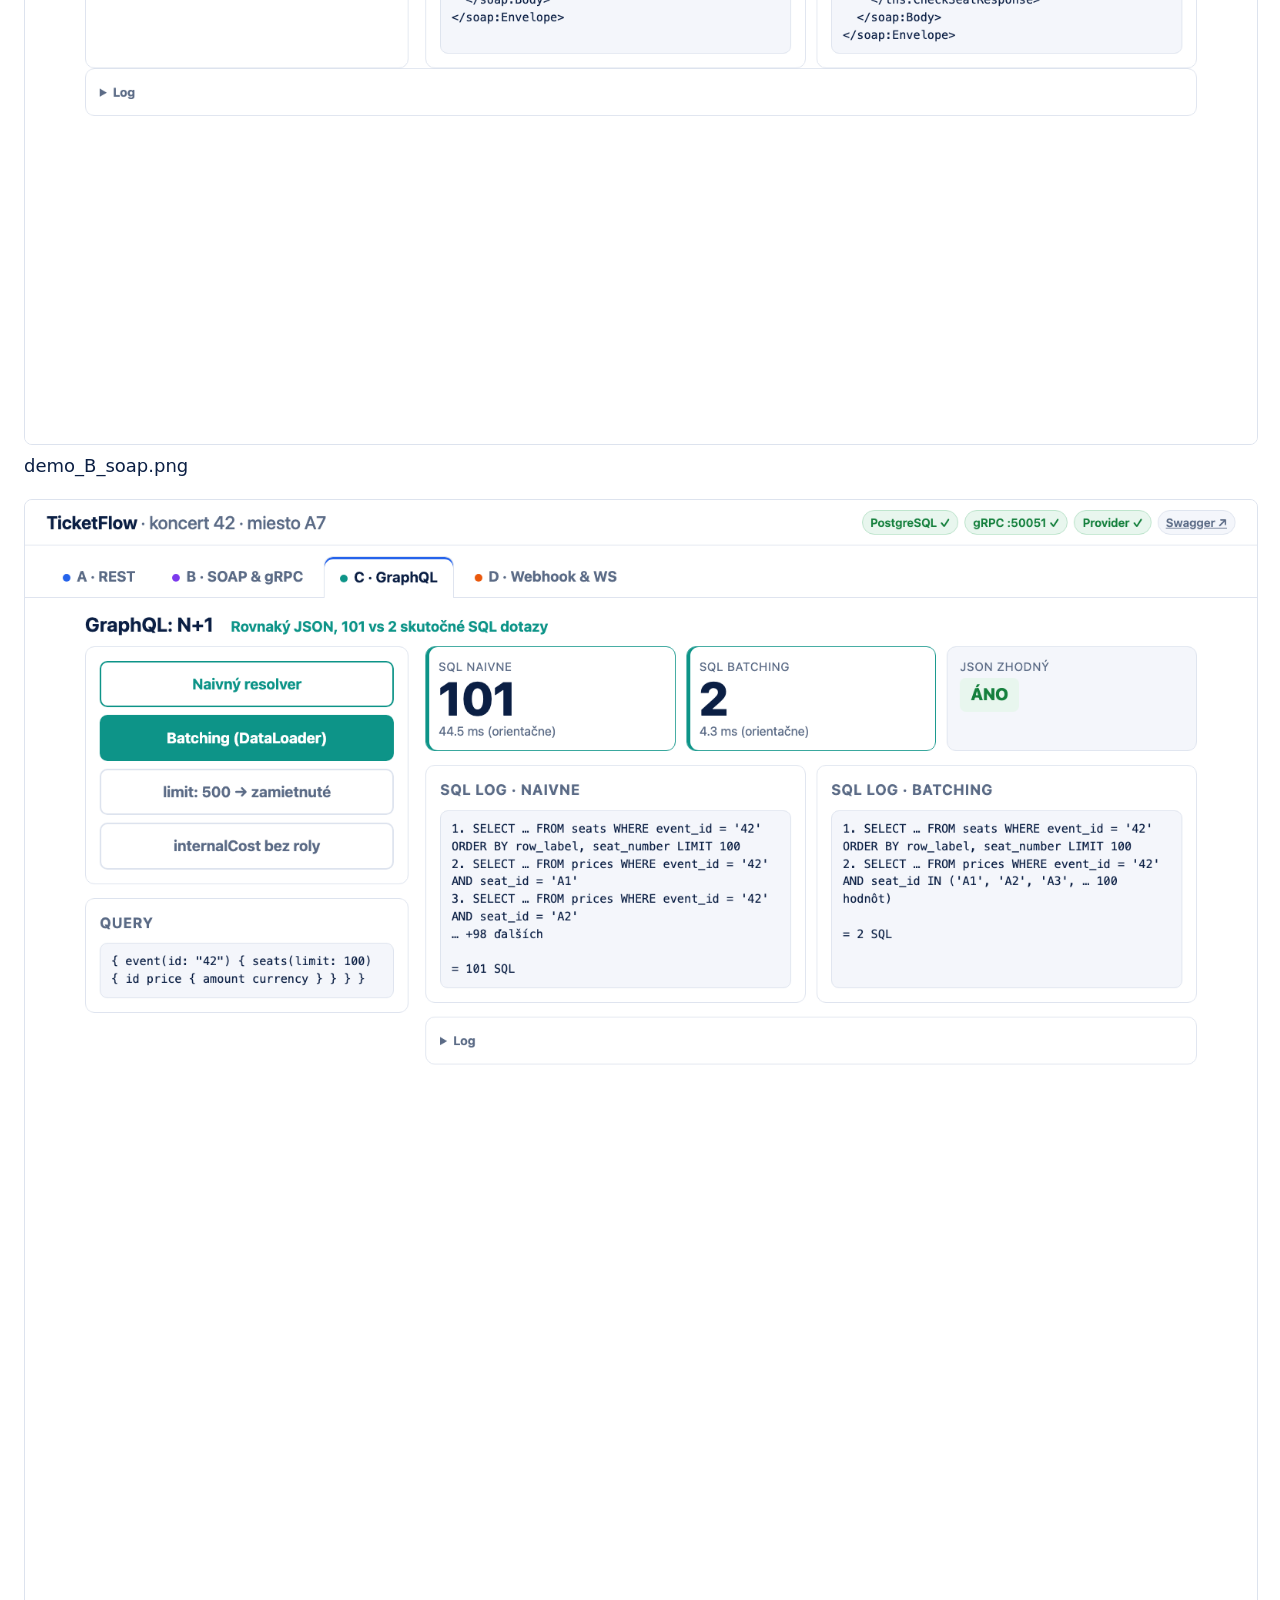
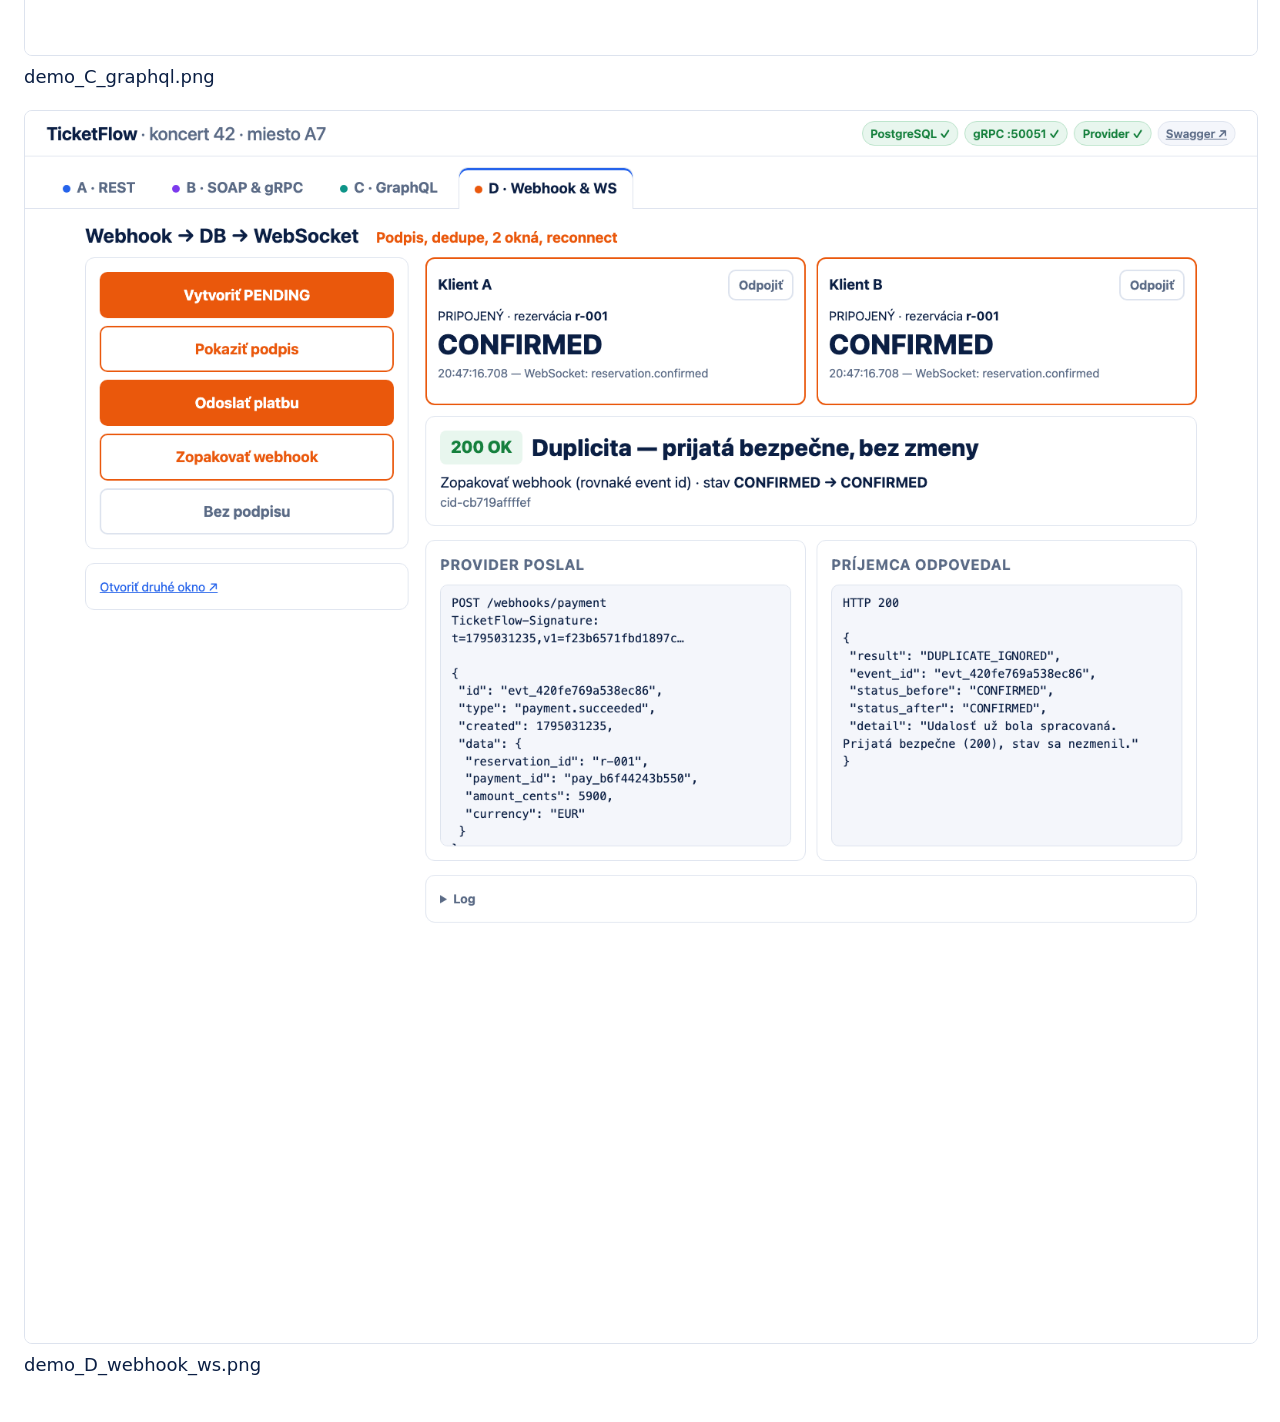
==== commit a3c5372f: "Make all code readable for presenting; fix Swagger SOAP params - Restructure backend, frontend, gRPC" ====
--- a/TicketFlow-demo/docs/SCREENSHOTS/fallback.html
+++ b/TicketFlow-demo/docs/SCREENSHOTS/fallback.html
@@ -5,7 +5,7 @@
 section{border:1px solid #dde3ee;border-radius:12px;padding:16px 20px;margin:18px 0} li.ok{color:#15803d} li.bad{color:#b91c1c}
 pre{background:#f4f6fb;padding:12px;border-radius:8px;overflow:auto;max-height:420px;font-size:13px}
 img{max-width:100%;border:1px solid #dde3ee;border-radius:8px} figure{margin:20px 0}</style></head><body>
-<div class="banner">NÁHRADNÁ UKÁŽKA — záznam z preflight behu 2026-11-18T20:09:13+01:00 proti http://localhost:8000.
+<div class="banner">NÁHRADNÁ UKÁŽKA — záznam z preflight behu 2026-11-18T20:47:11+01:00 proti http://localhost:8000.
 Nie sú to živé dáta. Použi len ak živé demo zlyhá a povedz to publiku.</div>
 <h1>TicketFlow API Showcase — záznam</h1><section><h2>Služby a healthchecky — PASS</h2><ul><li class='ok'>✓ API http://localhost:8000 odpovedá</li><li class='ok'>✓ PostgreSQL dostupná</li><li class='ok'>✓ gRPC Inventory SERVING</li><li class='ok'>✓ Payment provider simulátor</li><li class='ok'>✓ Swagger UI /docs</li><li class='ok'>✓ Swagger UI assets lokálne (funguje offline)</li></ul><details><summary>Zaznamenané dáta</summary><pre>{
   &quot;ok&quot;: true,
@@ -20,8 +20,8 @@
       &quot;seat_id&quot;: &quot;A7&quot;,
       &quot;buyer_id&quot;: &quot;buyer-anna&quot;,
       &quot;status&quot;: &quot;PENDING&quot;,
-      &quot;created_at&quot;: &quot;2026-11-18T19:09:13.668963+00:00&quot;,
-      &quot;updated_at&quot;: &quot;2026-11-18T19:09:13.668963+00:00&quot;
+      &quot;created_at&quot;: &quot;2026-11-18T19:47:11.062200+00:00&quot;,
+      &quot;updated_at&quot;: &quot;2026-11-18T19:47:11.062200+00:00&quot;
     },
     &quot;second&quot;: {
       &quot;id&quot;: &quot;r-001&quot;,
@@ -29,8 +29,8 @@
       &quot;seat_id&quot;: &quot;A7&quot;,
       &quot;buyer_id&quot;: &quot;buyer-anna&quot;,
       &quot;status&quot;: &quot;PENDING&quot;,
-      &quot;created_at&quot;: &quot;2026-11-18T19:09:13.668963+00:00&quot;,
-      &quot;updated_at&quot;: &quot;2026-11-18T19:09:13.668963+00:00&quot;
+      &quot;created_at&quot;: &quot;2026-11-18T19:47:11.062200+00:00&quot;,
+      &quot;updated_at&quot;: &quot;2026-11-18T19:47:11.062200+00:00&quot;
     },
     &quot;replayed&quot;: &quot;true&quot;
   },
@@ -40,8 +40,8 @@
     &quot;status&quot;: 422,
     &quot;code&quot;: &quot;IDEMPOTENCY_KEY_REUSED&quot;,
     &quot;detail&quot;: &quot;Rovnaký Idempotency-Key s iným telom požiadavky je chyba klienta. Nič sa nezmenilo.&quot;,
-    &quot;correlation_id&quot;: &quot;cid-5f8df7820f7a&quot;,
-    &quot;timestamp&quot;: &quot;2026-11-18T19:09:13.676+00:00&quot;
+    &quot;correlation_id&quot;: &quot;cid-76c87f1ffcb9&quot;,
+    &quot;timestamp&quot;: &quot;2026-11-18T19:47:11.072+00:00&quot;
   },
   &quot;race&quot;: {
     &quot;buyer-boris&quot;: {
@@ -52,8 +52,8 @@
         &quot;seat_id&quot;: &quot;A7&quot;,
         &quot;buyer_id&quot;: &quot;buyer-boris&quot;,
         &quot;status&quot;: &quot;PENDING&quot;,
-        &quot;created_at&quot;: &quot;2026-11-18T19:09:13.698489+00:00&quot;,
-        &quot;updated_at&quot;: &quot;2026-11-18T19:09:13.698489+00:00&quot;
+        &quot;created_at&quot;: &quot;2026-11-18T19:47:11.097151+00:00&quot;,
+        &quot;updated_at&quot;: &quot;2026-11-18T19:47:11.097151+00:00&quot;
       }
     },
     &quot;buyer-anna&quot;: {
@@ -64,8 +64,8 @@
         &quot;status&quot;: 409,
         &quot;code&quot;: &quot;SEAT_TAKEN&quot;,
         &quot;detail&quot;: &quot;Sedadlo A7 už má aktívnu rezerváciu. Rozhodol PostgreSQL UNIQUE index one_active_reservation_per_seat.&quot;,
-        &quot;correlation_id&quot;: &quot;cid-4a68217ed653&quot;,
-        &quot;timestamp&quot;: &quot;2026-11-18T19:09:13.699+00:00&quot;,
+        &quot;correlation_id&quot;: &quot;cid-fbd982ab81b1&quot;,
+        &quot;timestamp&quot;: &quot;2026-11-18T19:47:11.098+00:00&quot;,
         &quot;constraint&quot;: &quot;one_active_reservation_per_seat&quot;
       }
     }
@@ -83,14 +83,14 @@
         &quot;id&quot;: &quot;r-001&quot;,
         &quot;buyer_id&quot;: &quot;buyer-boris&quot;,
         &quot;status&quot;: &quot;PENDING&quot;,
-        &quot;created_at&quot;: &quot;2026-11-18T19:09:13.698489+00:00&quot;
+        &quot;created_at&quot;: &quot;2026-11-18T19:47:11.097151+00:00&quot;
       }
     ],
     &quot;active_count&quot;: 1,
     &quot;sql&quot;: &quot;SELECT id, buyer_id, status, created_at FROM reservations WHERE event_id = &#x27;42&#x27; AND seat_id = &#x27;A7&#x27; AND status IN (&#x27;PENDING&#x27;, &#x27;CONFIRMED&#x27;)&quot;,
-    &quot;at&quot;: &quot;2026-11-18T19:09:13.701+00:00&quot;
+    &quot;at&quot;: &quot;2026-11-18T19:47:11.102+00:00&quot;
   }
-}</pre></details></section><section><h2>Demo B — SOAP/WSDL a gRPC deadline — PASS</h2><ul><li class='ok'>✓ WSDL obsahuje operáciu CheckSeat</li><li class='ok'>✓ SOAP CheckSeat(42, A7) → available=true</li><li class='ok'>✓ neplatný SOAP request → SOAP Fault</li><li class='ok'>✓ gRPC CheckSeat → OK, available=true</li><li class='ok'>✓ gRPC 800 ms delay + 200 ms deadline → DEADLINE_EXCEEDED</li><li class='ok'>✓ klient skončil pri deadline (203.7 ms)</li></ul><details><summary>Zaznamenané dáta</summary><pre>{
+}</pre></details></section><section><h2>Demo B — SOAP/WSDL a gRPC deadline — PASS</h2><ul><li class='ok'>✓ WSDL obsahuje operáciu CheckSeat</li><li class='ok'>✓ SOAP CheckSeat(42, A7) → available=true</li><li class='ok'>✓ neplatný SOAP request → SOAP Fault</li><li class='ok'>✓ gRPC CheckSeat → OK, available=true</li><li class='ok'>✓ gRPC 800 ms delay + 200 ms deadline → DEADLINE_EXCEEDED</li><li class='ok'>✓ klient skončil pri deadline (203.8 ms)</li></ul><details><summary>Zaznamenané dáta</summary><pre>{
   &quot;soap&quot;: {
     &quot;endpoint&quot;: &quot;http://127.0.0.1:8000/soap&quot;,
     &quot;http_status&quot;: 200,
@@ -99,9 +99,9 @@
     &quot;response_xml&quot;: &quot;&lt;?xml version=&#x27;1.0&#x27; encoding=&#x27;UTF-8&#x27;?&gt;\n&lt;soap:Envelope xmlns:soap=\&quot;http://schemas.xmlsoap.org/soap/envelope/\&quot; xmlns:tns=\&quot;urn:ticketflow:inventory:v1\&quot;&gt;\n  &lt;soap:Body&gt;\n    &lt;tns:CheckSeatResponse&gt;\n      &lt;tns:eventId&gt;42&lt;/tns:eventId&gt;\n      &lt;tns:seatId&gt;A7&lt;/tns:seatId&gt;\n      &lt;tns:available&gt;true&lt;/tns:available&gt;\n      &lt;tns:status&gt;FREE&lt;/tns:status&gt;\n    &lt;/tns:CheckSeatResponse&gt;\n  &lt;/soap:Body&gt;\n&lt;/soap:Envelope&gt;\n&quot;,
     &quot;request_body_bytes&quot;: 322,
     &quot;response_body_bytes&quot;: 401,
-    &quot;client_elapsed_ms&quot;: 5.0,
-    &quot;at&quot;: &quot;2026-11-18T19:09:13.725+00:00&quot;,
-    &quot;correlation_id&quot;: &quot;cid-d82c3910dac6&quot;,
+    &quot;client_elapsed_ms&quot;: 6.1,
+    &quot;at&quot;: &quot;2026-11-18T19:47:11.132+00:00&quot;,
+    &quot;correlation_id&quot;: &quot;cid-2b0104bb444b&quot;,
     &quot;bytes_note&quot;: &quot;Merané: veľkosť HTTP body (XML Envelope), bez HTTP hlavičiek.&quot;
   },
   &quot;soap_fault&quot;: {
@@ -112,9 +112,9 @@
     &quot;response_xml&quot;: &quot;&lt;?xml version=&#x27;1.0&#x27; encoding=&#x27;UTF-8&#x27;?&gt;\n&lt;soap:Envelope xmlns:soap=\&quot;http://schemas.xmlsoap.org/soap/envelope/\&quot; xmlns:tns=\&quot;urn:ticketflow:inventory:v1\&quot;&gt;\n  &lt;soap:Body&gt;\n    &lt;soap:Fault&gt;\n      &lt;faultcode&gt;soap:Client&lt;/faultcode&gt;\n      &lt;faultstring&gt;Chýba povinný element seatId.&lt;/faultstring&gt;\n      &lt;detail&gt;\n        &lt;tns:errorCode&gt;MISSING_ELEMENT&lt;/tns:errorCode&gt;\n      &lt;/detail&gt;\n    &lt;/soap:Fault&gt;\n  &lt;/soap:Body&gt;\n&lt;/soap:Envelope&gt;\n&quot;,
     &quot;request_body_bytes&quot;: 288,
     &quot;response_body_bytes&quot;: 423,
-    &quot;client_elapsed_ms&quot;: 4.2,
-    &quot;at&quot;: &quot;2026-11-18T19:09:13.730+00:00&quot;,
-    &quot;correlation_id&quot;: &quot;cid-0cc006273f8e&quot;,
+    &quot;client_elapsed_ms&quot;: 5.4,
+    &quot;at&quot;: &quot;2026-11-18T19:47:11.139+00:00&quot;,
+    &quot;correlation_id&quot;: &quot;cid-6198b72c7ada&quot;,
     &quot;bytes_note&quot;: &quot;Merané: veľkosť HTTP body (XML Envelope), bez HTTP hlavičiek.&quot;
   },
   &quot;grpc_ok&quot;: {
@@ -134,12 +134,12 @@
       &quot;seat_id&quot;: &quot;A7&quot;,
       &quot;available&quot;: true,
       &quot;status&quot;: &quot;FREE&quot;,
-      &quot;server_elapsed_ms&quot;: 0
-    },
-    &quot;response_protobuf_bytes&quot;: 16,
-    &quot;client_elapsed_ms&quot;: 1.5,
-    &quot;at&quot;: &quot;2026-11-18T19:09:13.733+00:00&quot;,
-    &quot;correlation_id&quot;: &quot;cid-a92953abdbda&quot;,
+      &quot;server_elapsed_ms&quot;: 1
+    },
+    &quot;response_protobuf_bytes&quot;: 18,
+    &quot;client_elapsed_ms&quot;: 2.0,
+    &quot;at&quot;: &quot;2026-11-18T19:47:11.143+00:00&quot;,
+    &quot;correlation_id&quot;: &quot;cid-ac0e30eca3bb&quot;,
     &quot;bytes_note&quot;: &quot;Merané: veľkosť serializovanej protobuf správy (bez HTTP/2 rámcov, bez 5 B gRPC prefixu a hlavičiek).&quot;
   },
   &quot;grpc_deadline&quot;: {
@@ -155,9 +155,9 @@
     &quot;ok&quot;: false,
     &quot;code&quot;: &quot;DEADLINE_EXCEEDED&quot;,
     &quot;details&quot;: &quot;Deadline Exceeded&quot;,
-    &quot;client_elapsed_ms&quot;: 203.7,
-    &quot;at&quot;: &quot;2026-11-18T19:09:13.937+00:00&quot;,
-    &quot;correlation_id&quot;: &quot;cid-bf23a4d5b14a&quot;,
+    &quot;client_elapsed_ms&quot;: 203.8,
+    &quot;at&quot;: &quot;2026-11-18T19:47:11.349+00:00&quot;,
+    &quot;correlation_id&quot;: &quot;cid-5d94bee047d5&quot;,
     &quot;bytes_note&quot;: &quot;Merané: veľkosť serializovanej protobuf správy (bez HTTP/2 rámcov, bez 5 B gRPC prefixu a hlavičiek).&quot;
   }
 }</pre></details></section><section><h2>Demo C — GraphQL 101 vs 2 SQL — PASS</h2><ul><li class='ok'>✓ obe query bez chýb</li><li class='ok'>✓ rovnaký JSON, 100 sedadiel</li><li class='ok'>✓ naivne: 101 skutočných SQL dotazov (očakávané 101)</li><li class='ok'>✓ batching: 2 skutočné SQL dotazy (očakávané 2)</li><li class='ok'>✓ limit 500 zamietnutý</li></ul><details><summary>Zaznamenané dáta</summary><pre>{
@@ -190,8 +190,8 @@
     &quot;SELECT seat_id, row_label, seat_number FROM seats WHERE event_id = %(event_id)s ORDER BY row_label, seat_number LIMIT %(limit)s&quot;,
     &quot;SELECT seat_id, amount_cents, currency, internal_cost_cents FROM prices WHERE event_id = %(event_id)s AND seat_id IN (%(seat_ids_1)s, %(seat_ids_2)s, %(seat_ids_3)s, %(seat_ids_4)s, %(seat_ids_5)s, %(seat_ids_6)s, %(seat&quot;
   ],
-  &quot;naive_ms&quot;: 16.3,
-  &quot;batch_ms&quot;: 4.1,
+  &quot;naive_ms&quot;: 18.3,
+  &quot;batch_ms&quot;: 4.4,
   &quot;sample&quot;: [
     {
       &quot;id&quot;: &quot;A1&quot;,
@@ -225,8 +225,8 @@
       &quot;status&quot;: 400,
       &quot;code&quot;: &quot;MISSING_SIGNATURE&quot;,
       &quot;detail&quot;: &quot;Chýba hlavička TicketFlow-Signature.&quot;,
-      &quot;correlation_id&quot;: &quot;cid-39862fa83428&quot;,
-      &quot;timestamp&quot;: &quot;2026-11-18T19:09:14.025+00:00&quot;,
+      &quot;correlation_id&quot;: &quot;cid-7a80bf0ae88a&quot;,
+      &quot;timestamp&quot;: &quot;2026-11-18T19:47:11.439+00:00&quot;,
       &quot;db_changed&quot;: false
     }
   },
@@ -238,8 +238,8 @@
       &quot;status&quot;: 401,
       &quot;code&quot;: &quot;INVALID_SIGNATURE&quot;,
       &quot;detail&quot;: &quot;HMAC podpis nesedí s raw body. Databáza sa nezmenila.&quot;,
-      &quot;correlation_id&quot;: &quot;cid-e9b33c7bea10&quot;,
-      &quot;timestamp&quot;: &quot;2026-11-18T19:09:14.039+00:00&quot;,
+      &quot;correlation_id&quot;: &quot;cid-2ae951266877&quot;,
+      &quot;timestamp&quot;: &quot;2026-11-18T19:47:11.455+00:00&quot;,
       &quot;db_changed&quot;: false
     }
   },
@@ -249,41 +249,41 @@
       &quot;url&quot;: &quot;http://api:8000/webhooks/payment&quot;,
       &quot;headers&quot;: {
         &quot;Content-Type&quot;: &quot;application/json&quot;,
-        &quot;TicketFlow-Signature&quot;: &quot;t=1795028954,v1=5641d250c3b917eeb62f3f79ae7ee1b6ea6649289c9c92a9d94fa687b172031f&quot;,
-        &quot;X-Correlation-ID&quot;: &quot;cid-8502abfa6f30&quot;
+        &quot;TicketFlow-Signature&quot;: &quot;t=1795031231,v1=22e405315d01e7dd97416262b26ac86ed4ff61cfeb0bca232fc4448eeca59183&quot;,
+        &quot;X-Correlation-ID&quot;: &quot;cid-cf1f4a0d7759&quot;
       },
-      &quot;raw_body&quot;: &quot;{\&quot;id\&quot;:\&quot;evt_182f4d464390ccf3\&quot;,\&quot;type\&quot;:\&quot;payment.succeeded\&quot;,\&quot;created\&quot;:1795028954,\&quot;data\&quot;:{\&quot;reservation_id\&quot;:\&quot;r-001\&quot;,\&quot;payment_id\&quot;:\&quot;pay_cb425220280b\&quot;,\&quot;amount_cents\&quot;:5900,\&quot;currency\&quot;:\&quot;EUR\&quot;}}&quot;
+      &quot;raw_body&quot;: &quot;{\&quot;id\&quot;:\&quot;evt_7362bfc28b8a7de2\&quot;,\&quot;type\&quot;:\&quot;payment.succeeded\&quot;,\&quot;created\&quot;:1795031231,\&quot;data\&quot;:{\&quot;reservation_id\&quot;:\&quot;r-001\&quot;,\&quot;payment_id\&quot;:\&quot;pay_dbe154eb8c0b\&quot;,\&quot;amount_cents\&quot;:5900,\&quot;currency\&quot;:\&quot;EUR\&quot;}}&quot;
     },
     &quot;received&quot;: {
       &quot;status&quot;: 200,
       &quot;body&quot;: {
         &quot;result&quot;: &quot;PROCESSED&quot;,
         &quot;outcome&quot;: &quot;CONFIRMED&quot;,
-        &quot;event_id&quot;: &quot;evt_182f4d464390ccf3&quot;,
+        &quot;event_id&quot;: &quot;evt_7362bfc28b8a7de2&quot;,
         &quot;reservation_id&quot;: &quot;r-001&quot;,
         &quot;status_before&quot;: &quot;PENDING&quot;,
         &quot;status_after&quot;: &quot;CONFIRMED&quot;,
         &quot;signature&quot;: &quot;VALID&quot;,
         &quot;websocket_deliveries&quot;: 2,
-        &quot;correlation_id&quot;: &quot;cid-8502abfa6f30&quot;
-      }
-    },
-    &quot;elapsed_ms&quot;: 6.2,
-    &quot;at&quot;: &quot;2026-11-18T19:09:14.054+00:00&quot;,
-    &quot;correlation_id&quot;: &quot;cid-8502abfa6f30&quot;
+        &quot;correlation_id&quot;: &quot;cid-cf1f4a0d7759&quot;
+      }
+    },
+    &quot;elapsed_ms&quot;: 8.5,
+    &quot;at&quot;: &quot;2026-11-18T19:47:11.473+00:00&quot;,
+    &quot;correlation_id&quot;: &quot;cid-cf1f4a0d7759&quot;
   },
   &quot;replay&quot;: {
     &quot;status&quot;: 200,
     &quot;body&quot;: {
       &quot;result&quot;: &quot;DUPLICATE_IGNORED&quot;,
-      &quot;event_id&quot;: &quot;evt_182f4d464390ccf3&quot;,
+      &quot;event_id&quot;: &quot;evt_7362bfc28b8a7de2&quot;,
       &quot;reservation_id&quot;: &quot;r-001&quot;,
       &quot;status_before&quot;: &quot;CONFIRMED&quot;,
       &quot;status_after&quot;: &quot;CONFIRMED&quot;,
-      &quot;first_processed_at&quot;: &quot;2026-11-18T19:09:14.052231+00:00&quot;,
+      &quot;first_processed_at&quot;: &quot;2026-11-18T19:47:11.469639+00:00&quot;,
       &quot;first_outcome&quot;: &quot;CONFIRMED&quot;,
       &quot;detail&quot;: &quot;Udalosť už bola spracovaná. Prijatá bezpečne (200), stav sa nezmenil.&quot;,
-      &quot;correlation_id&quot;: &quot;cid-c01f1218870e&quot;
+      &quot;correlation_id&quot;: &quot;cid-9eb37fb575e0&quot;
     }
   },
   &quot;snapshot&quot;: {
@@ -292,9 +292,9 @@
     &quot;seat_id&quot;: &quot;A7&quot;,
     &quot;buyer_id&quot;: &quot;buyer-preflight&quot;,
     &quot;status&quot;: &quot;CONFIRMED&quot;,
-    &quot;created_at&quot;: &quot;2026-11-18T19:09:14.011601+00:00&quot;,
-    &quot;updated_at&quot;: &quot;2026-11-18T19:09:14.052231+00:00&quot;,
-    &quot;snapshot_at&quot;: &quot;2026-11-18T19:09:14.068+00:00&quot;
+    &quot;created_at&quot;: &quot;2026-11-18T19:47:11.425843+00:00&quot;,
+    &quot;updated_at&quot;: &quot;2026-11-18T19:47:11.469639+00:00&quot;,
+    &quot;snapshot_at&quot;: &quot;2026-11-18T19:47:11.489+00:00&quot;
   }
 }</pre></details></section><h2>Screenshoty</h2><figure><img src='demo_A_rest.png' alt='demo_A_rest.png'><figcaption>demo_A_rest.png</figcaption></figure><figure><img src='demo_B_grpc_deadline.png' alt='demo_B_grpc_deadline.png'><figcaption>demo_B_grpc_deadline.png</figcaption></figure><figure><img src='demo_B_soap.png' alt='demo_B_soap.png'><figcaption>demo_B_soap.png</figcaption></figure><figure><img src='demo_C_graphql.png' alt='demo_C_graphql.png'><figcaption>demo_C_graphql.png</figcaption></figure><figure><img src='demo_D_webhook_ws.png' alt='demo_D_webhook_ws.png'><figcaption>demo_D_webhook_ws.png</figcaption></figure>
 </body></html>
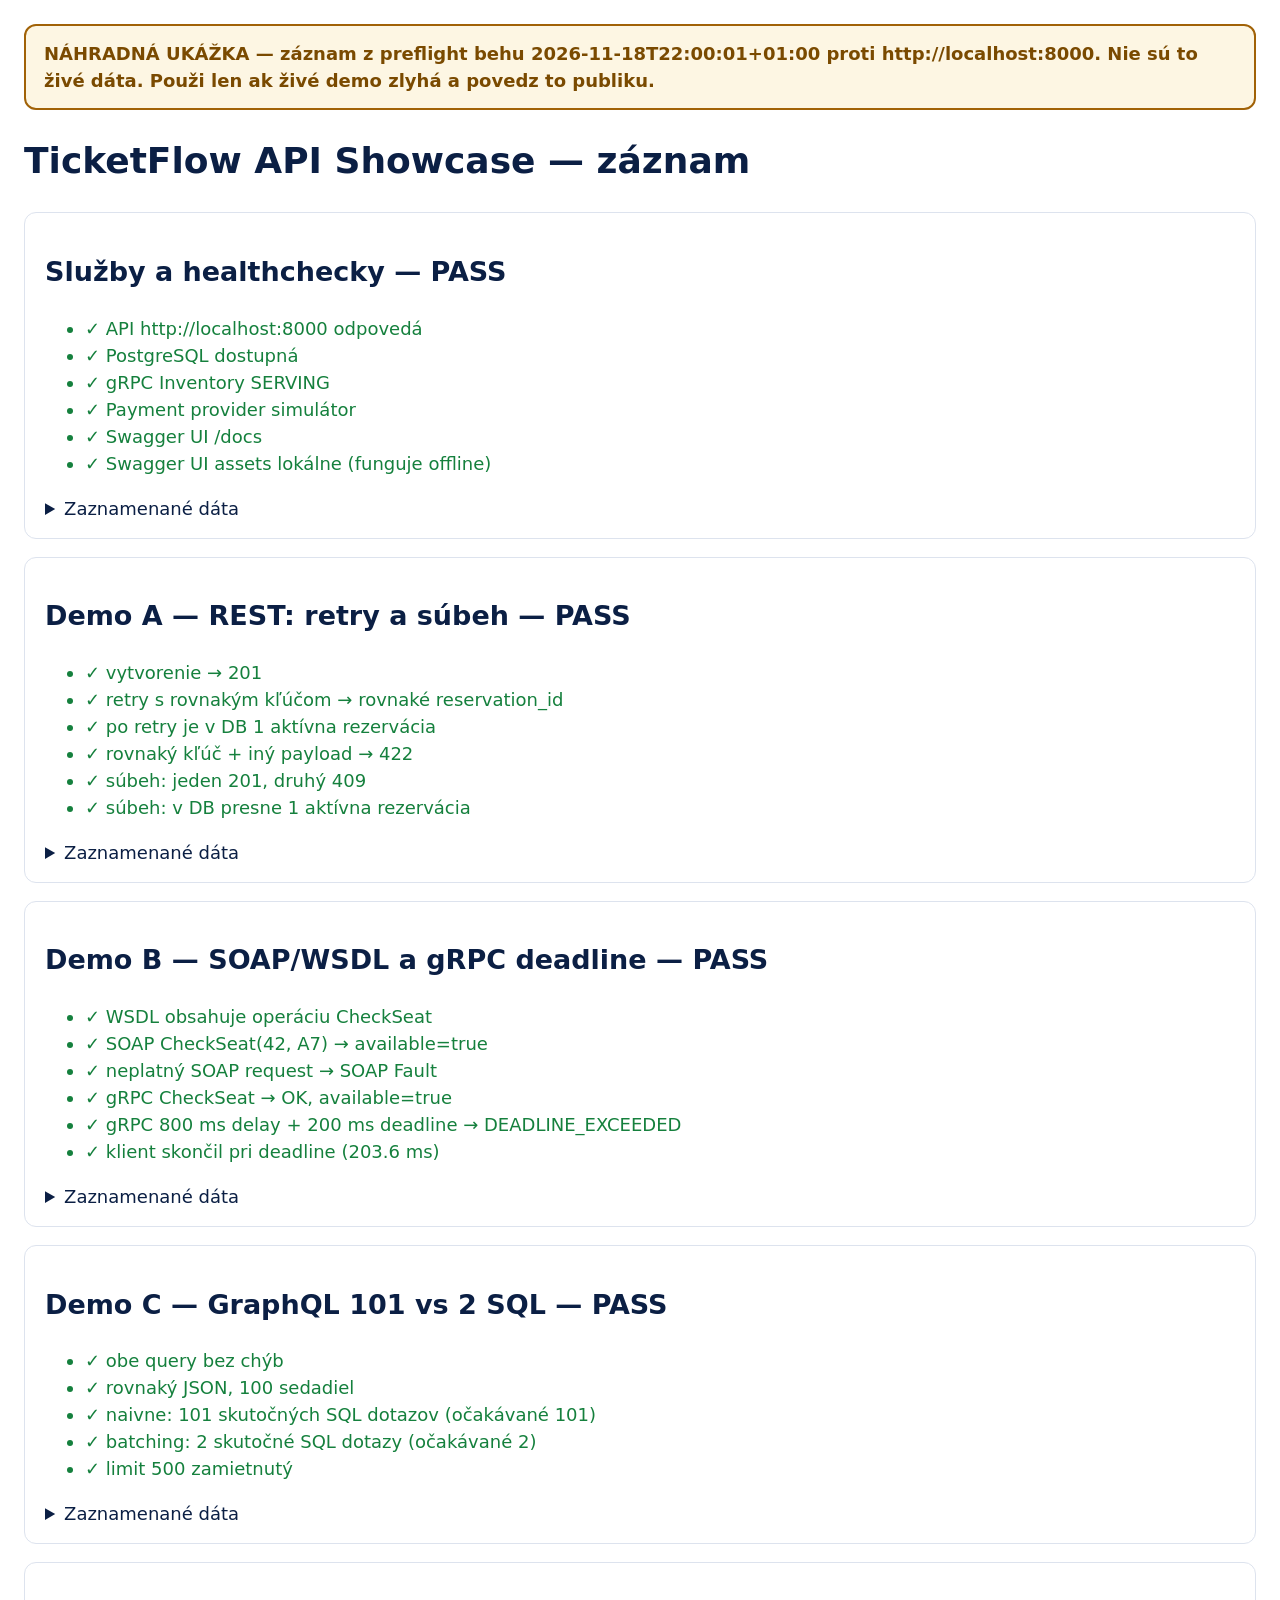
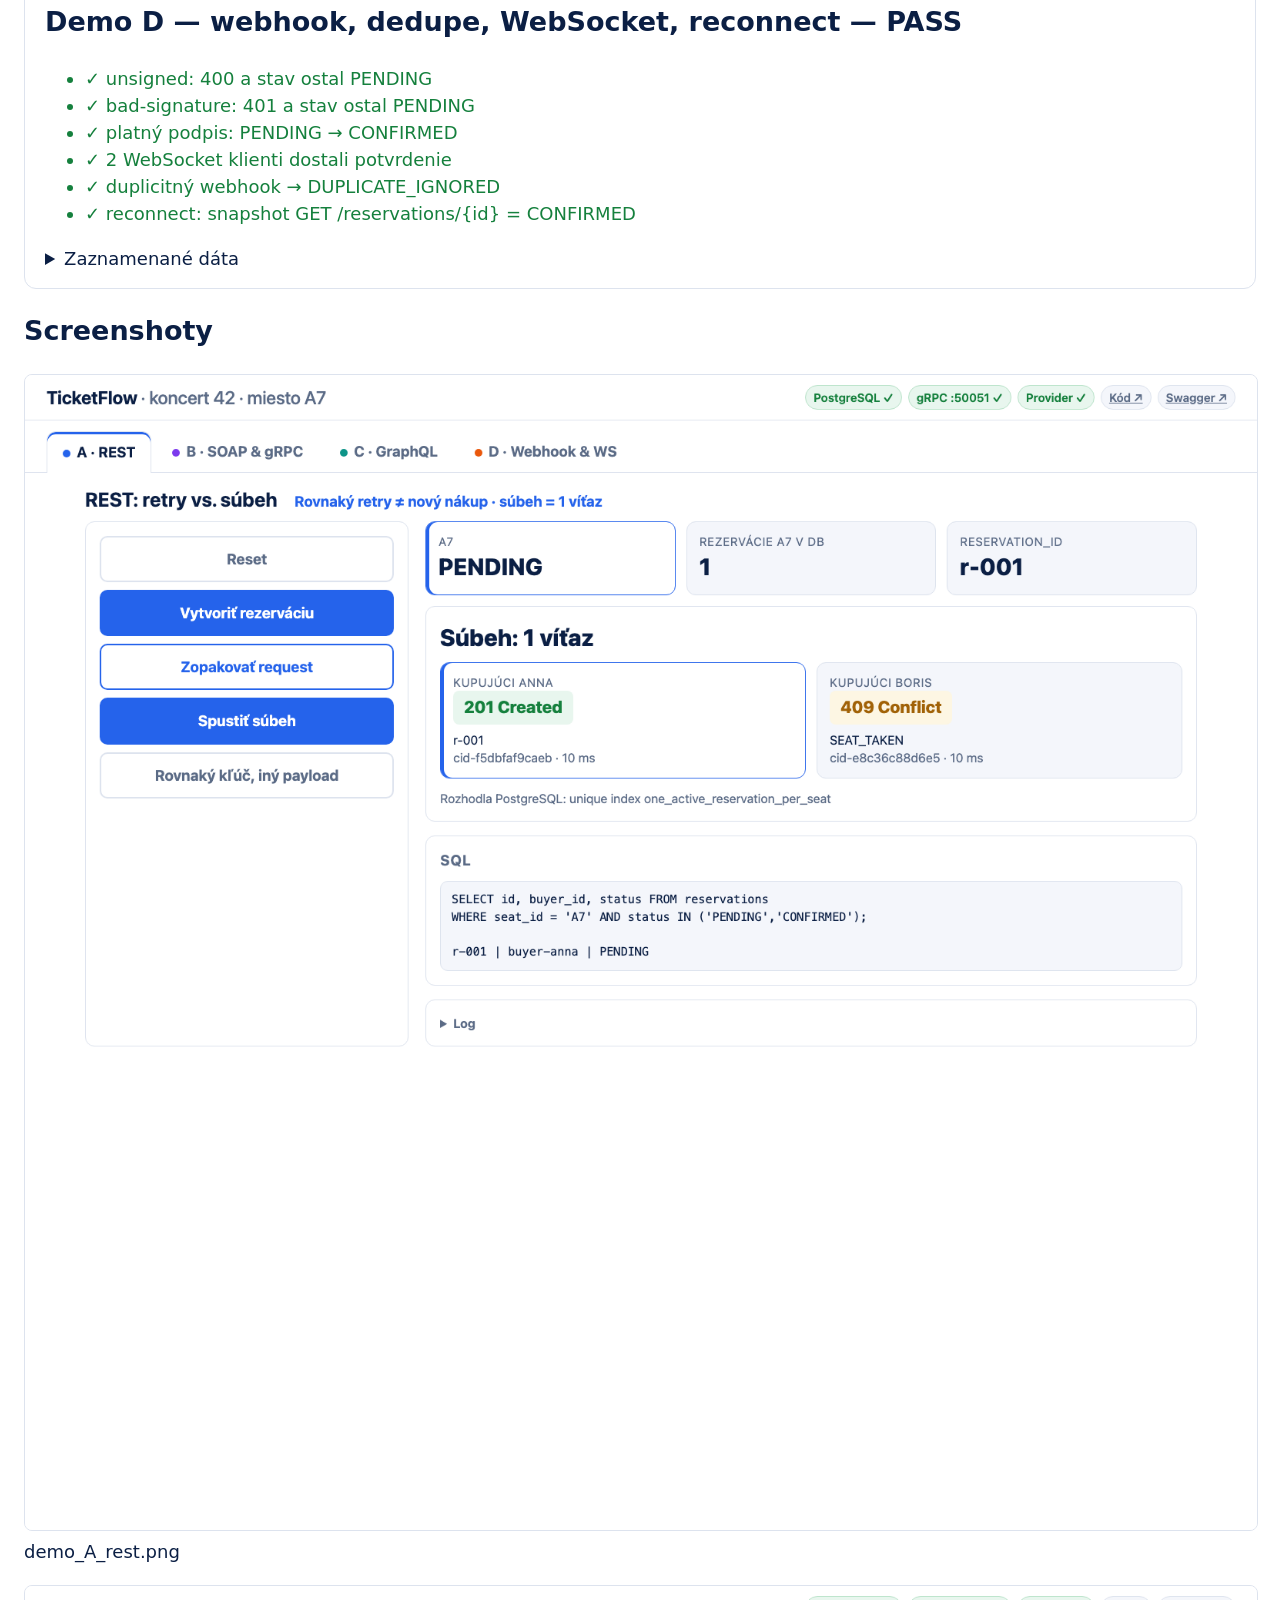
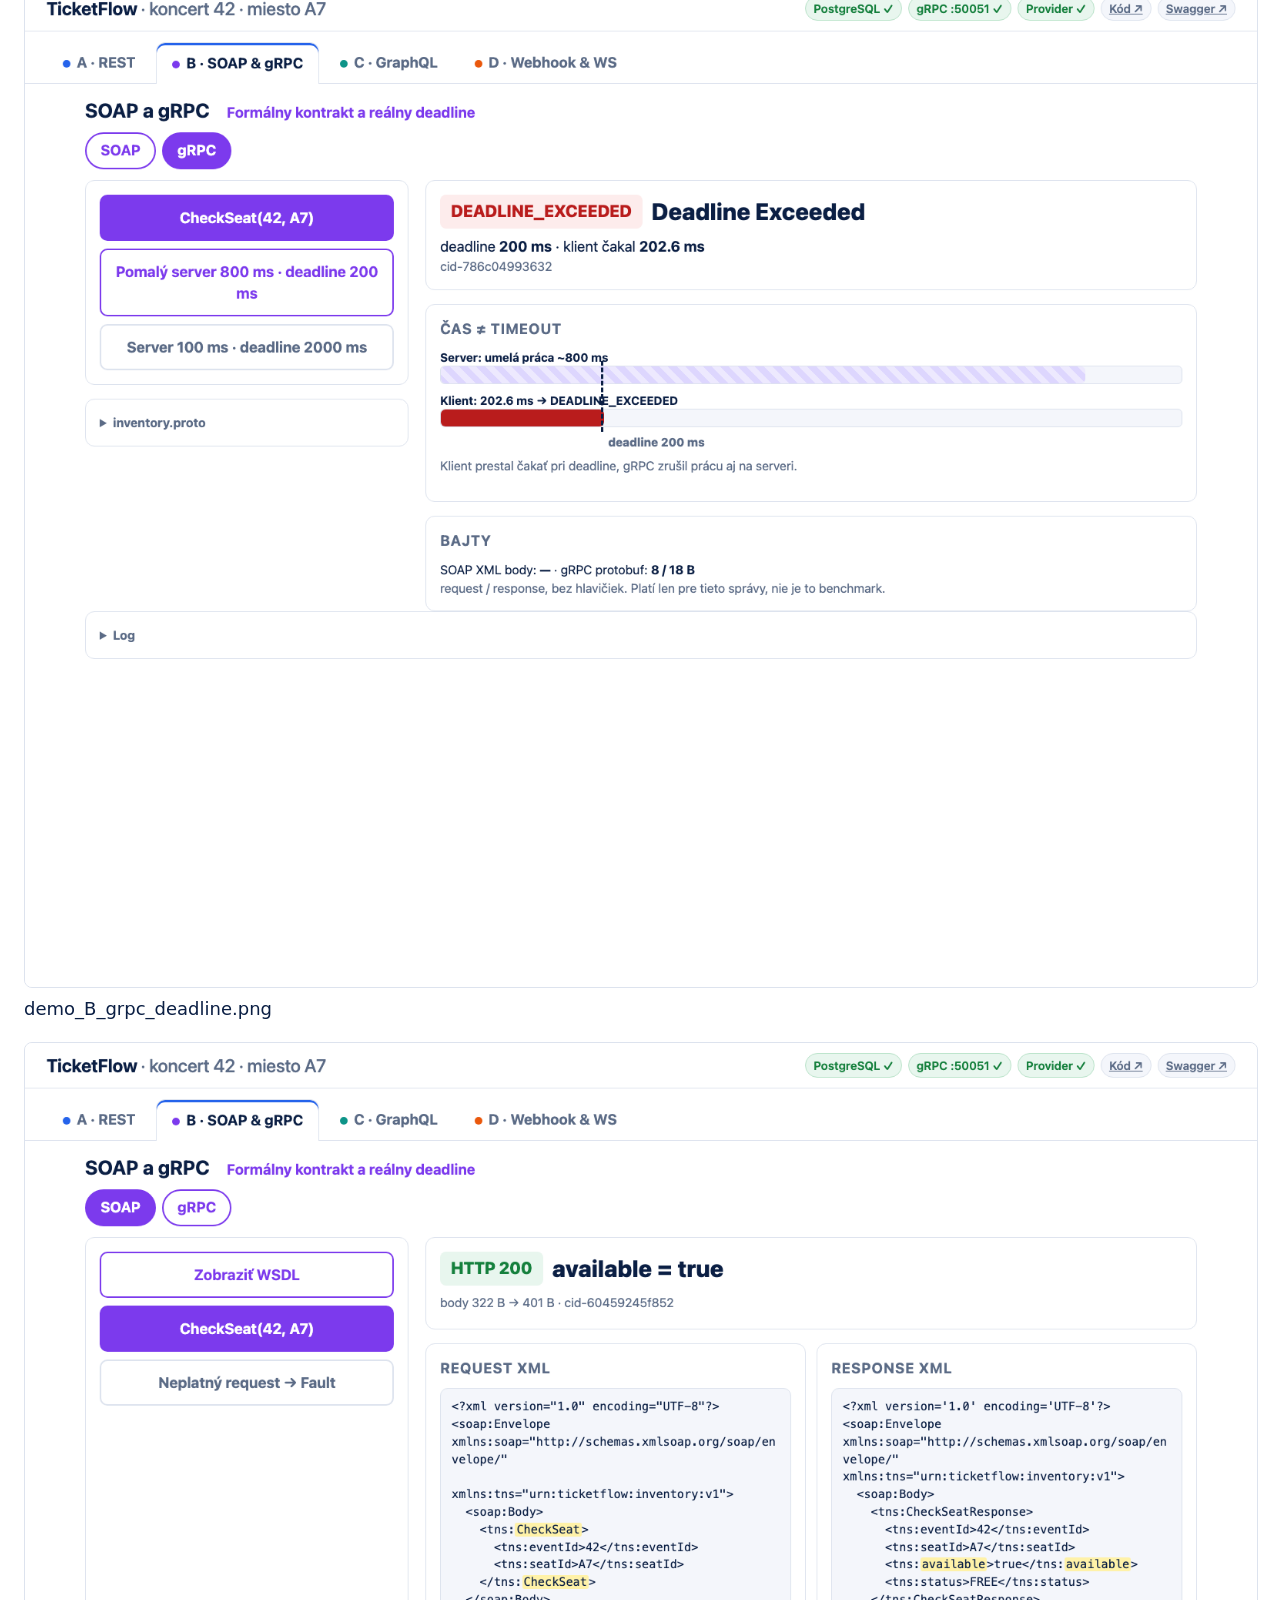
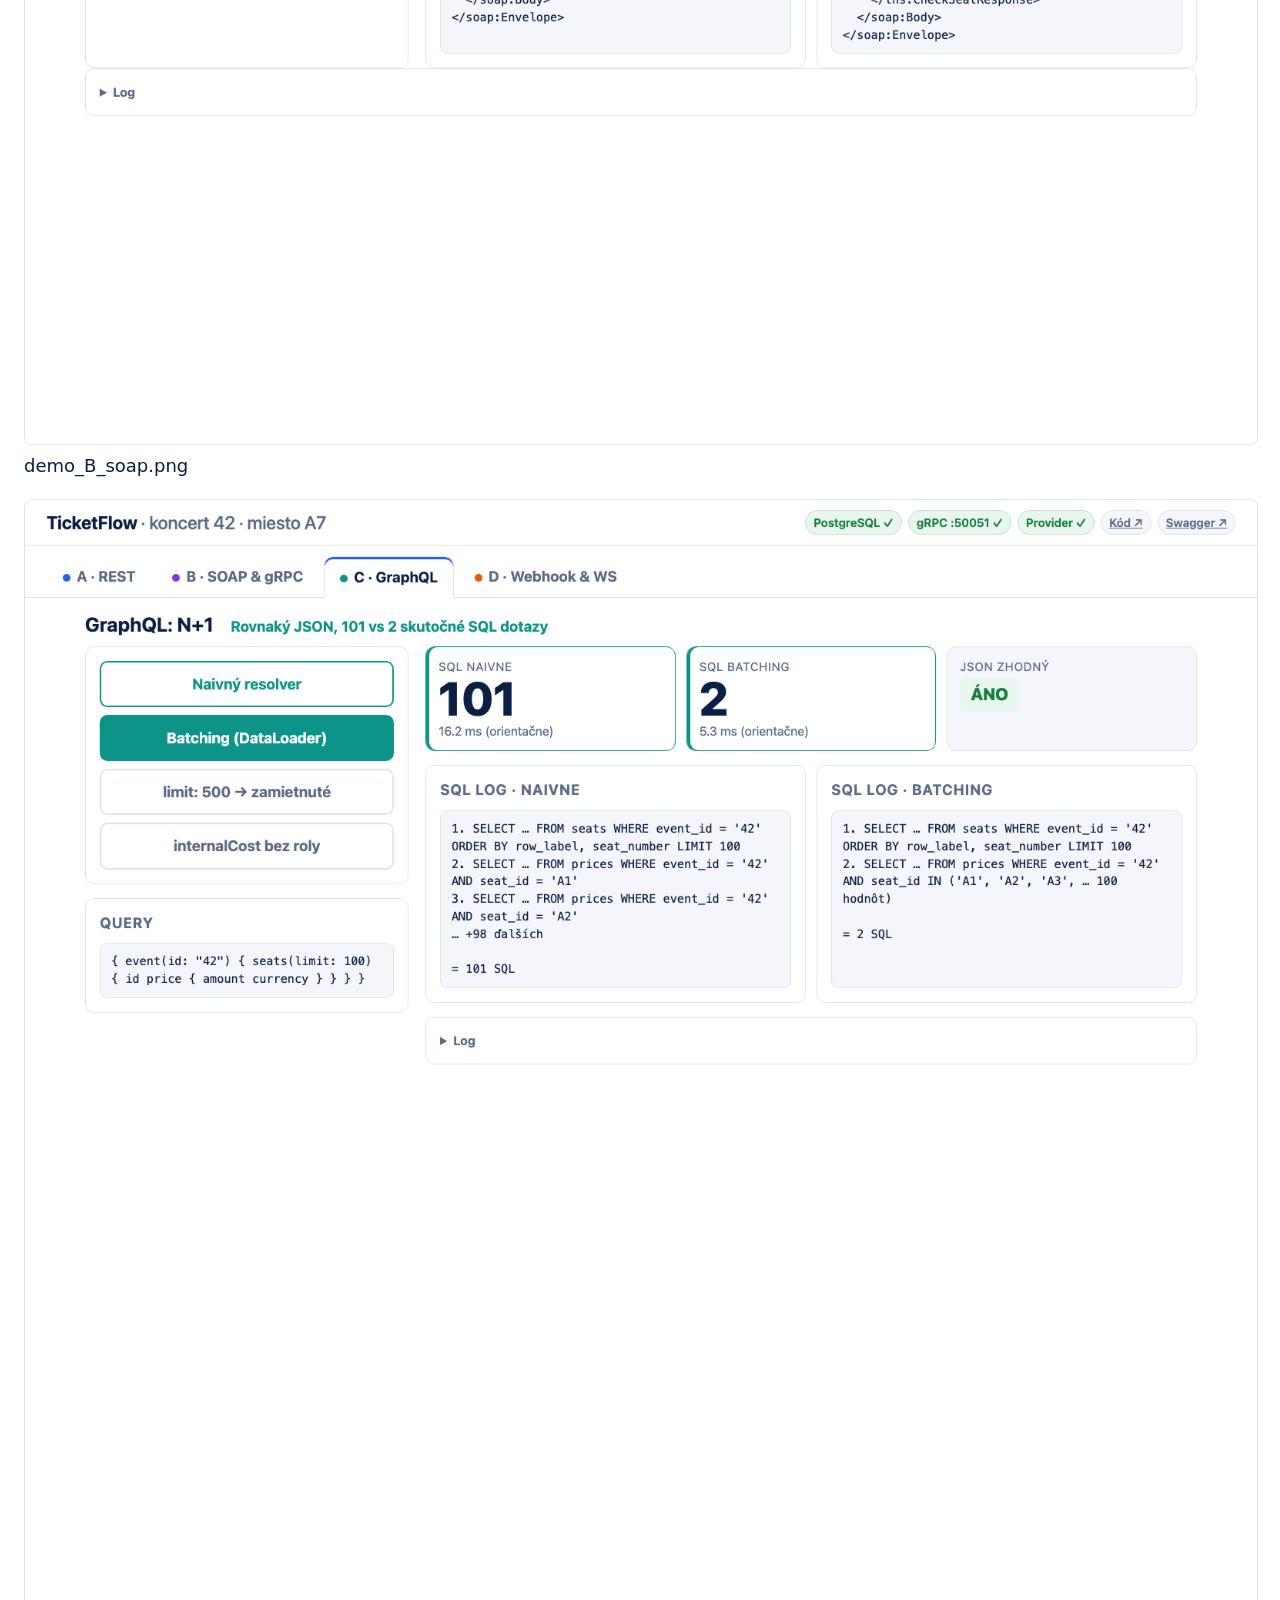
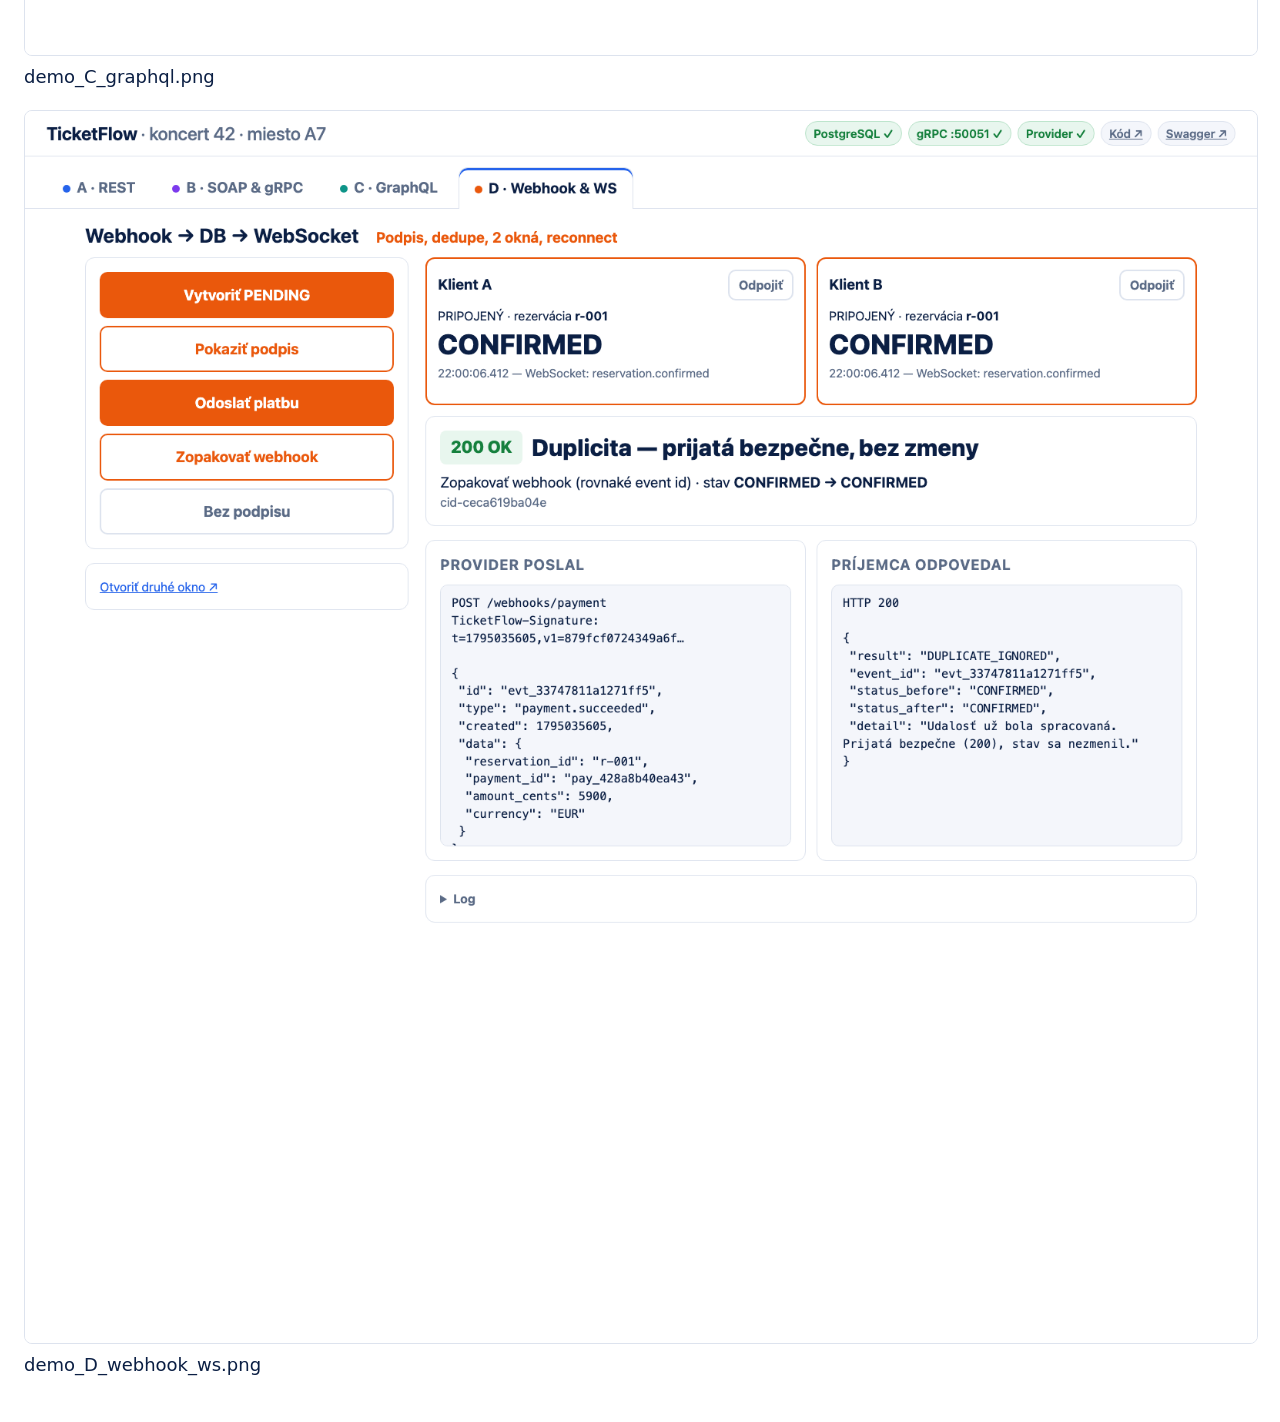
==== commit 9efd3787: "Add /code page: step-by-step walkthrough of the real demo code - Core demo regions are marked in the" ====
--- a/TicketFlow-demo/docs/SCREENSHOTS/fallback.html
+++ b/TicketFlow-demo/docs/SCREENSHOTS/fallback.html
@@ -5,7 +5,7 @@
 section{border:1px solid #dde3ee;border-radius:12px;padding:16px 20px;margin:18px 0} li.ok{color:#15803d} li.bad{color:#b91c1c}
 pre{background:#f4f6fb;padding:12px;border-radius:8px;overflow:auto;max-height:420px;font-size:13px}
 img{max-width:100%;border:1px solid #dde3ee;border-radius:8px} figure{margin:20px 0}</style></head><body>
-<div class="banner">NÁHRADNÁ UKÁŽKA — záznam z preflight behu 2026-11-18T20:47:11+01:00 proti http://localhost:8000.
+<div class="banner">NÁHRADNÁ UKÁŽKA — záznam z preflight behu 2026-11-18T22:00:01+01:00 proti http://localhost:8000.
 Nie sú to živé dáta. Použi len ak živé demo zlyhá a povedz to publiku.</div>
 <h1>TicketFlow API Showcase — záznam</h1><section><h2>Služby a healthchecky — PASS</h2><ul><li class='ok'>✓ API http://localhost:8000 odpovedá</li><li class='ok'>✓ PostgreSQL dostupná</li><li class='ok'>✓ gRPC Inventory SERVING</li><li class='ok'>✓ Payment provider simulátor</li><li class='ok'>✓ Swagger UI /docs</li><li class='ok'>✓ Swagger UI assets lokálne (funguje offline)</li></ul><details><summary>Zaznamenané dáta</summary><pre>{
   &quot;ok&quot;: true,
@@ -20,8 +20,8 @@
       &quot;seat_id&quot;: &quot;A7&quot;,
       &quot;buyer_id&quot;: &quot;buyer-anna&quot;,
       &quot;status&quot;: &quot;PENDING&quot;,
-      &quot;created_at&quot;: &quot;2026-11-18T19:47:11.062200+00:00&quot;,
-      &quot;updated_at&quot;: &quot;2026-11-18T19:47:11.062200+00:00&quot;
+      &quot;created_at&quot;: &quot;2026-11-18T21:00:01.516689+00:00&quot;,
+      &quot;updated_at&quot;: &quot;2026-11-18T21:00:01.516689+00:00&quot;
     },
     &quot;second&quot;: {
       &quot;id&quot;: &quot;r-001&quot;,
@@ -29,8 +29,8 @@
       &quot;seat_id&quot;: &quot;A7&quot;,
       &quot;buyer_id&quot;: &quot;buyer-anna&quot;,
       &quot;status&quot;: &quot;PENDING&quot;,
-      &quot;created_at&quot;: &quot;2026-11-18T19:47:11.062200+00:00&quot;,
-      &quot;updated_at&quot;: &quot;2026-11-18T19:47:11.062200+00:00&quot;
+      &quot;created_at&quot;: &quot;2026-11-18T21:00:01.516689+00:00&quot;,
+      &quot;updated_at&quot;: &quot;2026-11-18T21:00:01.516689+00:00&quot;
     },
     &quot;replayed&quot;: &quot;true&quot;
   },
@@ -40,23 +40,23 @@
     &quot;status&quot;: 422,
     &quot;code&quot;: &quot;IDEMPOTENCY_KEY_REUSED&quot;,
     &quot;detail&quot;: &quot;Rovnaký Idempotency-Key s iným telom požiadavky je chyba klienta. Nič sa nezmenilo.&quot;,
-    &quot;correlation_id&quot;: &quot;cid-76c87f1ffcb9&quot;,
-    &quot;timestamp&quot;: &quot;2026-11-18T19:47:11.072+00:00&quot;
+    &quot;correlation_id&quot;: &quot;cid-0c5dd60d4778&quot;,
+    &quot;timestamp&quot;: &quot;2026-11-18T21:00:01.523+00:00&quot;
   },
   &quot;race&quot;: {
-    &quot;buyer-boris&quot;: {
+    &quot;buyer-anna&quot;: {
       &quot;status&quot;: 201,
       &quot;body&quot;: {
         &quot;id&quot;: &quot;r-001&quot;,
         &quot;event_id&quot;: &quot;42&quot;,
         &quot;seat_id&quot;: &quot;A7&quot;,
-        &quot;buyer_id&quot;: &quot;buyer-boris&quot;,
+        &quot;buyer_id&quot;: &quot;buyer-anna&quot;,
         &quot;status&quot;: &quot;PENDING&quot;,
-        &quot;created_at&quot;: &quot;2026-11-18T19:47:11.097151+00:00&quot;,
-        &quot;updated_at&quot;: &quot;2026-11-18T19:47:11.097151+00:00&quot;
-      }
-    },
-    &quot;buyer-anna&quot;: {
+        &quot;created_at&quot;: &quot;2026-11-18T21:00:01.541097+00:00&quot;,
+        &quot;updated_at&quot;: &quot;2026-11-18T21:00:01.541097+00:00&quot;
+      }
+    },
+    &quot;buyer-boris&quot;: {
       &quot;status&quot;: 409,
       &quot;body&quot;: {
         &quot;type&quot;: &quot;https://ticketflow.local/problems/seat_taken&quot;,
@@ -64,8 +64,8 @@
         &quot;status&quot;: 409,
         &quot;code&quot;: &quot;SEAT_TAKEN&quot;,
         &quot;detail&quot;: &quot;Sedadlo A7 už má aktívnu rezerváciu. Rozhodol PostgreSQL UNIQUE index one_active_reservation_per_seat.&quot;,
-        &quot;correlation_id&quot;: &quot;cid-fbd982ab81b1&quot;,
-        &quot;timestamp&quot;: &quot;2026-11-18T19:47:11.098+00:00&quot;,
+        &quot;correlation_id&quot;: &quot;cid-4a476957d936&quot;,
+        &quot;timestamp&quot;: &quot;2026-11-18T21:00:01.542+00:00&quot;,
         &quot;constraint&quot;: &quot;one_active_reservation_per_seat&quot;
       }
     }
@@ -81,16 +81,16 @@
     &quot;active_reservations&quot;: [
       {
         &quot;id&quot;: &quot;r-001&quot;,
-        &quot;buyer_id&quot;: &quot;buyer-boris&quot;,
+        &quot;buyer_id&quot;: &quot;buyer-anna&quot;,
         &quot;status&quot;: &quot;PENDING&quot;,
-        &quot;created_at&quot;: &quot;2026-11-18T19:47:11.097151+00:00&quot;
+        &quot;created_at&quot;: &quot;2026-11-18T21:00:01.541097+00:00&quot;
       }
     ],
     &quot;active_count&quot;: 1,
     &quot;sql&quot;: &quot;SELECT id, buyer_id, status, created_at FROM reservations WHERE event_id = &#x27;42&#x27; AND seat_id = &#x27;A7&#x27; AND status IN (&#x27;PENDING&#x27;, &#x27;CONFIRMED&#x27;)&quot;,
-    &quot;at&quot;: &quot;2026-11-18T19:47:11.102+00:00&quot;
+    &quot;at&quot;: &quot;2026-11-18T21:00:01.545+00:00&quot;
   }
-}</pre></details></section><section><h2>Demo B — SOAP/WSDL a gRPC deadline — PASS</h2><ul><li class='ok'>✓ WSDL obsahuje operáciu CheckSeat</li><li class='ok'>✓ SOAP CheckSeat(42, A7) → available=true</li><li class='ok'>✓ neplatný SOAP request → SOAP Fault</li><li class='ok'>✓ gRPC CheckSeat → OK, available=true</li><li class='ok'>✓ gRPC 800 ms delay + 200 ms deadline → DEADLINE_EXCEEDED</li><li class='ok'>✓ klient skončil pri deadline (203.8 ms)</li></ul><details><summary>Zaznamenané dáta</summary><pre>{
+}</pre></details></section><section><h2>Demo B — SOAP/WSDL a gRPC deadline — PASS</h2><ul><li class='ok'>✓ WSDL obsahuje operáciu CheckSeat</li><li class='ok'>✓ SOAP CheckSeat(42, A7) → available=true</li><li class='ok'>✓ neplatný SOAP request → SOAP Fault</li><li class='ok'>✓ gRPC CheckSeat → OK, available=true</li><li class='ok'>✓ gRPC 800 ms delay + 200 ms deadline → DEADLINE_EXCEEDED</li><li class='ok'>✓ klient skončil pri deadline (203.6 ms)</li></ul><details><summary>Zaznamenané dáta</summary><pre>{
   &quot;soap&quot;: {
     &quot;endpoint&quot;: &quot;http://127.0.0.1:8000/soap&quot;,
     &quot;http_status&quot;: 200,
@@ -99,9 +99,9 @@
     &quot;response_xml&quot;: &quot;&lt;?xml version=&#x27;1.0&#x27; encoding=&#x27;UTF-8&#x27;?&gt;\n&lt;soap:Envelope xmlns:soap=\&quot;http://schemas.xmlsoap.org/soap/envelope/\&quot; xmlns:tns=\&quot;urn:ticketflow:inventory:v1\&quot;&gt;\n  &lt;soap:Body&gt;\n    &lt;tns:CheckSeatResponse&gt;\n      &lt;tns:eventId&gt;42&lt;/tns:eventId&gt;\n      &lt;tns:seatId&gt;A7&lt;/tns:seatId&gt;\n      &lt;tns:available&gt;true&lt;/tns:available&gt;\n      &lt;tns:status&gt;FREE&lt;/tns:status&gt;\n    &lt;/tns:CheckSeatResponse&gt;\n  &lt;/soap:Body&gt;\n&lt;/soap:Envelope&gt;\n&quot;,
     &quot;request_body_bytes&quot;: 322,
     &quot;response_body_bytes&quot;: 401,
-    &quot;client_elapsed_ms&quot;: 6.1,
-    &quot;at&quot;: &quot;2026-11-18T19:47:11.132+00:00&quot;,
-    &quot;correlation_id&quot;: &quot;cid-2b0104bb444b&quot;,
+    &quot;client_elapsed_ms&quot;: 5.3,
+    &quot;at&quot;: &quot;2026-11-18T21:00:01.568+00:00&quot;,
+    &quot;correlation_id&quot;: &quot;cid-bee0aa9e2d34&quot;,
     &quot;bytes_note&quot;: &quot;Merané: veľkosť HTTP body (XML Envelope), bez HTTP hlavičiek.&quot;
   },
   &quot;soap_fault&quot;: {
@@ -112,9 +112,9 @@
     &quot;response_xml&quot;: &quot;&lt;?xml version=&#x27;1.0&#x27; encoding=&#x27;UTF-8&#x27;?&gt;\n&lt;soap:Envelope xmlns:soap=\&quot;http://schemas.xmlsoap.org/soap/envelope/\&quot; xmlns:tns=\&quot;urn:ticketflow:inventory:v1\&quot;&gt;\n  &lt;soap:Body&gt;\n    &lt;soap:Fault&gt;\n      &lt;faultcode&gt;soap:Client&lt;/faultcode&gt;\n      &lt;faultstring&gt;Chýba povinný element seatId.&lt;/faultstring&gt;\n      &lt;detail&gt;\n        &lt;tns:errorCode&gt;MISSING_ELEMENT&lt;/tns:errorCode&gt;\n      &lt;/detail&gt;\n    &lt;/soap:Fault&gt;\n  &lt;/soap:Body&gt;\n&lt;/soap:Envelope&gt;\n&quot;,
     &quot;request_body_bytes&quot;: 288,
     &quot;response_body_bytes&quot;: 423,
-    &quot;client_elapsed_ms&quot;: 5.4,
-    &quot;at&quot;: &quot;2026-11-18T19:47:11.139+00:00&quot;,
-    &quot;correlation_id&quot;: &quot;cid-6198b72c7ada&quot;,
+    &quot;client_elapsed_ms&quot;: 4.5,
+    &quot;at&quot;: &quot;2026-11-18T21:00:01.573+00:00&quot;,
+    &quot;correlation_id&quot;: &quot;cid-1737ffa28d44&quot;,
     &quot;bytes_note&quot;: &quot;Merané: veľkosť HTTP body (XML Envelope), bez HTTP hlavičiek.&quot;
   },
   &quot;grpc_ok&quot;: {
@@ -134,12 +134,12 @@
       &quot;seat_id&quot;: &quot;A7&quot;,
       &quot;available&quot;: true,
       &quot;status&quot;: &quot;FREE&quot;,
-      &quot;server_elapsed_ms&quot;: 1
-    },
-    &quot;response_protobuf_bytes&quot;: 18,
-    &quot;client_elapsed_ms&quot;: 2.0,
-    &quot;at&quot;: &quot;2026-11-18T19:47:11.143+00:00&quot;,
-    &quot;correlation_id&quot;: &quot;cid-ac0e30eca3bb&quot;,
+      &quot;server_elapsed_ms&quot;: 0
+    },
+    &quot;response_protobuf_bytes&quot;: 16,
+    &quot;client_elapsed_ms&quot;: 1.5,
+    &quot;at&quot;: &quot;2026-11-18T21:00:01.576+00:00&quot;,
+    &quot;correlation_id&quot;: &quot;cid-5c57afdb7fd4&quot;,
     &quot;bytes_note&quot;: &quot;Merané: veľkosť serializovanej protobuf správy (bez HTTP/2 rámcov, bez 5 B gRPC prefixu a hlavičiek).&quot;
   },
   &quot;grpc_deadline&quot;: {
@@ -155,9 +155,9 @@
     &quot;ok&quot;: false,
     &quot;code&quot;: &quot;DEADLINE_EXCEEDED&quot;,
     &quot;details&quot;: &quot;Deadline Exceeded&quot;,
-    &quot;client_elapsed_ms&quot;: 203.8,
-    &quot;at&quot;: &quot;2026-11-18T19:47:11.349+00:00&quot;,
-    &quot;correlation_id&quot;: &quot;cid-5d94bee047d5&quot;,
+    &quot;client_elapsed_ms&quot;: 203.6,
+    &quot;at&quot;: &quot;2026-11-18T21:00:01.781+00:00&quot;,
+    &quot;correlation_id&quot;: &quot;cid-673c3094bf54&quot;,
     &quot;bytes_note&quot;: &quot;Merané: veľkosť serializovanej protobuf správy (bez HTTP/2 rámcov, bez 5 B gRPC prefixu a hlavičiek).&quot;
   }
 }</pre></details></section><section><h2>Demo C — GraphQL 101 vs 2 SQL — PASS</h2><ul><li class='ok'>✓ obe query bez chýb</li><li class='ok'>✓ rovnaký JSON, 100 sedadiel</li><li class='ok'>✓ naivne: 101 skutočných SQL dotazov (očakávané 101)</li><li class='ok'>✓ batching: 2 skutočné SQL dotazy (očakávané 2)</li><li class='ok'>✓ limit 500 zamietnutý</li></ul><details><summary>Zaznamenané dáta</summary><pre>{
@@ -190,8 +190,8 @@
     &quot;SELECT seat_id, row_label, seat_number FROM seats WHERE event_id = %(event_id)s ORDER BY row_label, seat_number LIMIT %(limit)s&quot;,
     &quot;SELECT seat_id, amount_cents, currency, internal_cost_cents FROM prices WHERE event_id = %(event_id)s AND seat_id IN (%(seat_ids_1)s, %(seat_ids_2)s, %(seat_ids_3)s, %(seat_ids_4)s, %(seat_ids_5)s, %(seat_ids_6)s, %(seat&quot;
   ],
-  &quot;naive_ms&quot;: 18.3,
-  &quot;batch_ms&quot;: 4.4,
+  &quot;naive_ms&quot;: 20.9,
+  &quot;batch_ms&quot;: 4.9,
   &quot;sample&quot;: [
     {
       &quot;id&quot;: &quot;A1&quot;,
@@ -225,8 +225,8 @@
       &quot;status&quot;: 400,
       &quot;code&quot;: &quot;MISSING_SIGNATURE&quot;,
       &quot;detail&quot;: &quot;Chýba hlavička TicketFlow-Signature.&quot;,
-      &quot;correlation_id&quot;: &quot;cid-7a80bf0ae88a&quot;,
-      &quot;timestamp&quot;: &quot;2026-11-18T19:47:11.439+00:00&quot;,
+      &quot;correlation_id&quot;: &quot;cid-8bc4bab14fe3&quot;,
+      &quot;timestamp&quot;: &quot;2026-11-18T21:00:01.885+00:00&quot;,
       &quot;db_changed&quot;: false
     }
   },
@@ -238,8 +238,8 @@
       &quot;status&quot;: 401,
       &quot;code&quot;: &quot;INVALID_SIGNATURE&quot;,
       &quot;detail&quot;: &quot;HMAC podpis nesedí s raw body. Databáza sa nezmenila.&quot;,
-      &quot;correlation_id&quot;: &quot;cid-2ae951266877&quot;,
-      &quot;timestamp&quot;: &quot;2026-11-18T19:47:11.455+00:00&quot;,
+      &quot;correlation_id&quot;: &quot;cid-b1c1a4e884c6&quot;,
+      &quot;timestamp&quot;: &quot;2026-11-18T21:00:01.898+00:00&quot;,
       &quot;db_changed&quot;: false
     }
   },
@@ -249,41 +249,41 @@
       &quot;url&quot;: &quot;http://api:8000/webhooks/payment&quot;,
       &quot;headers&quot;: {
         &quot;Content-Type&quot;: &quot;application/json&quot;,
-        &quot;TicketFlow-Signature&quot;: &quot;t=1795031231,v1=22e405315d01e7dd97416262b26ac86ed4ff61cfeb0bca232fc4448eeca59183&quot;,
-        &quot;X-Correlation-ID&quot;: &quot;cid-cf1f4a0d7759&quot;
+        &quot;TicketFlow-Signature&quot;: &quot;t=1795035601,v1=b9cc67b8ffe3f1aab2fdaf59e53c31dc4a87693d3a3276b771a4e2f0c757bb4e&quot;,
+        &quot;X-Correlation-ID&quot;: &quot;cid-d4688b79415f&quot;
       },
-      &quot;raw_body&quot;: &quot;{\&quot;id\&quot;:\&quot;evt_7362bfc28b8a7de2\&quot;,\&quot;type\&quot;:\&quot;payment.succeeded\&quot;,\&quot;created\&quot;:1795031231,\&quot;data\&quot;:{\&quot;reservation_id\&quot;:\&quot;r-001\&quot;,\&quot;payment_id\&quot;:\&quot;pay_dbe154eb8c0b\&quot;,\&quot;amount_cents\&quot;:5900,\&quot;currency\&quot;:\&quot;EUR\&quot;}}&quot;
+      &quot;raw_body&quot;: &quot;{\&quot;id\&quot;:\&quot;evt_17bef1e79aaba10b\&quot;,\&quot;type\&quot;:\&quot;payment.succeeded\&quot;,\&quot;created\&quot;:1795035601,\&quot;data\&quot;:{\&quot;reservation_id\&quot;:\&quot;r-001\&quot;,\&quot;payment_id\&quot;:\&quot;pay_1d5fe701e963\&quot;,\&quot;amount_cents\&quot;:5900,\&quot;currency\&quot;:\&quot;EUR\&quot;}}&quot;
     },
     &quot;received&quot;: {
       &quot;status&quot;: 200,
       &quot;body&quot;: {
         &quot;result&quot;: &quot;PROCESSED&quot;,
         &quot;outcome&quot;: &quot;CONFIRMED&quot;,
-        &quot;event_id&quot;: &quot;evt_7362bfc28b8a7de2&quot;,
+        &quot;event_id&quot;: &quot;evt_17bef1e79aaba10b&quot;,
         &quot;reservation_id&quot;: &quot;r-001&quot;,
         &quot;status_before&quot;: &quot;PENDING&quot;,
         &quot;status_after&quot;: &quot;CONFIRMED&quot;,
         &quot;signature&quot;: &quot;VALID&quot;,
         &quot;websocket_deliveries&quot;: 2,
-        &quot;correlation_id&quot;: &quot;cid-cf1f4a0d7759&quot;
-      }
-    },
-    &quot;elapsed_ms&quot;: 8.5,
-    &quot;at&quot;: &quot;2026-11-18T19:47:11.473+00:00&quot;,
-    &quot;correlation_id&quot;: &quot;cid-cf1f4a0d7759&quot;
+        &quot;correlation_id&quot;: &quot;cid-d4688b79415f&quot;
+      }
+    },
+    &quot;elapsed_ms&quot;: 5.9,
+    &quot;at&quot;: &quot;2026-11-18T21:00:01.912+00:00&quot;,
+    &quot;correlation_id&quot;: &quot;cid-d4688b79415f&quot;
   },
   &quot;replay&quot;: {
     &quot;status&quot;: 200,
     &quot;body&quot;: {
       &quot;result&quot;: &quot;DUPLICATE_IGNORED&quot;,
-      &quot;event_id&quot;: &quot;evt_7362bfc28b8a7de2&quot;,
+      &quot;event_id&quot;: &quot;evt_17bef1e79aaba10b&quot;,
       &quot;reservation_id&quot;: &quot;r-001&quot;,
       &quot;status_before&quot;: &quot;CONFIRMED&quot;,
       &quot;status_after&quot;: &quot;CONFIRMED&quot;,
-      &quot;first_processed_at&quot;: &quot;2026-11-18T19:47:11.469639+00:00&quot;,
+      &quot;first_processed_at&quot;: &quot;2026-11-18T21:00:01.910137+00:00&quot;,
       &quot;first_outcome&quot;: &quot;CONFIRMED&quot;,
       &quot;detail&quot;: &quot;Udalosť už bola spracovaná. Prijatá bezpečne (200), stav sa nezmenil.&quot;,
-      &quot;correlation_id&quot;: &quot;cid-9eb37fb575e0&quot;
+      &quot;correlation_id&quot;: &quot;cid-471e95cf38d5&quot;
     }
   },
   &quot;snapshot&quot;: {
@@ -292,9 +292,9 @@
     &quot;seat_id&quot;: &quot;A7&quot;,
     &quot;buyer_id&quot;: &quot;buyer-preflight&quot;,
     &quot;status&quot;: &quot;CONFIRMED&quot;,
-    &quot;created_at&quot;: &quot;2026-11-18T19:47:11.425843+00:00&quot;,
-    &quot;updated_at&quot;: &quot;2026-11-18T19:47:11.469639+00:00&quot;,
-    &quot;snapshot_at&quot;: &quot;2026-11-18T19:47:11.489+00:00&quot;
+    &quot;created_at&quot;: &quot;2026-11-18T21:00:01.873140+00:00&quot;,
+    &quot;updated_at&quot;: &quot;2026-11-18T21:00:01.910137+00:00&quot;,
+    &quot;snapshot_at&quot;: &quot;2026-11-18T21:00:01.925+00:00&quot;
   }
 }</pre></details></section><h2>Screenshoty</h2><figure><img src='demo_A_rest.png' alt='demo_A_rest.png'><figcaption>demo_A_rest.png</figcaption></figure><figure><img src='demo_B_grpc_deadline.png' alt='demo_B_grpc_deadline.png'><figcaption>demo_B_grpc_deadline.png</figcaption></figure><figure><img src='demo_B_soap.png' alt='demo_B_soap.png'><figcaption>demo_B_soap.png</figcaption></figure><figure><img src='demo_C_graphql.png' alt='demo_C_graphql.png'><figcaption>demo_C_graphql.png</figcaption></figure><figure><img src='demo_D_webhook_ws.png' alt='demo_D_webhook_ws.png'><figcaption>demo_D_webhook_ws.png</figcaption></figure>
 </body></html>
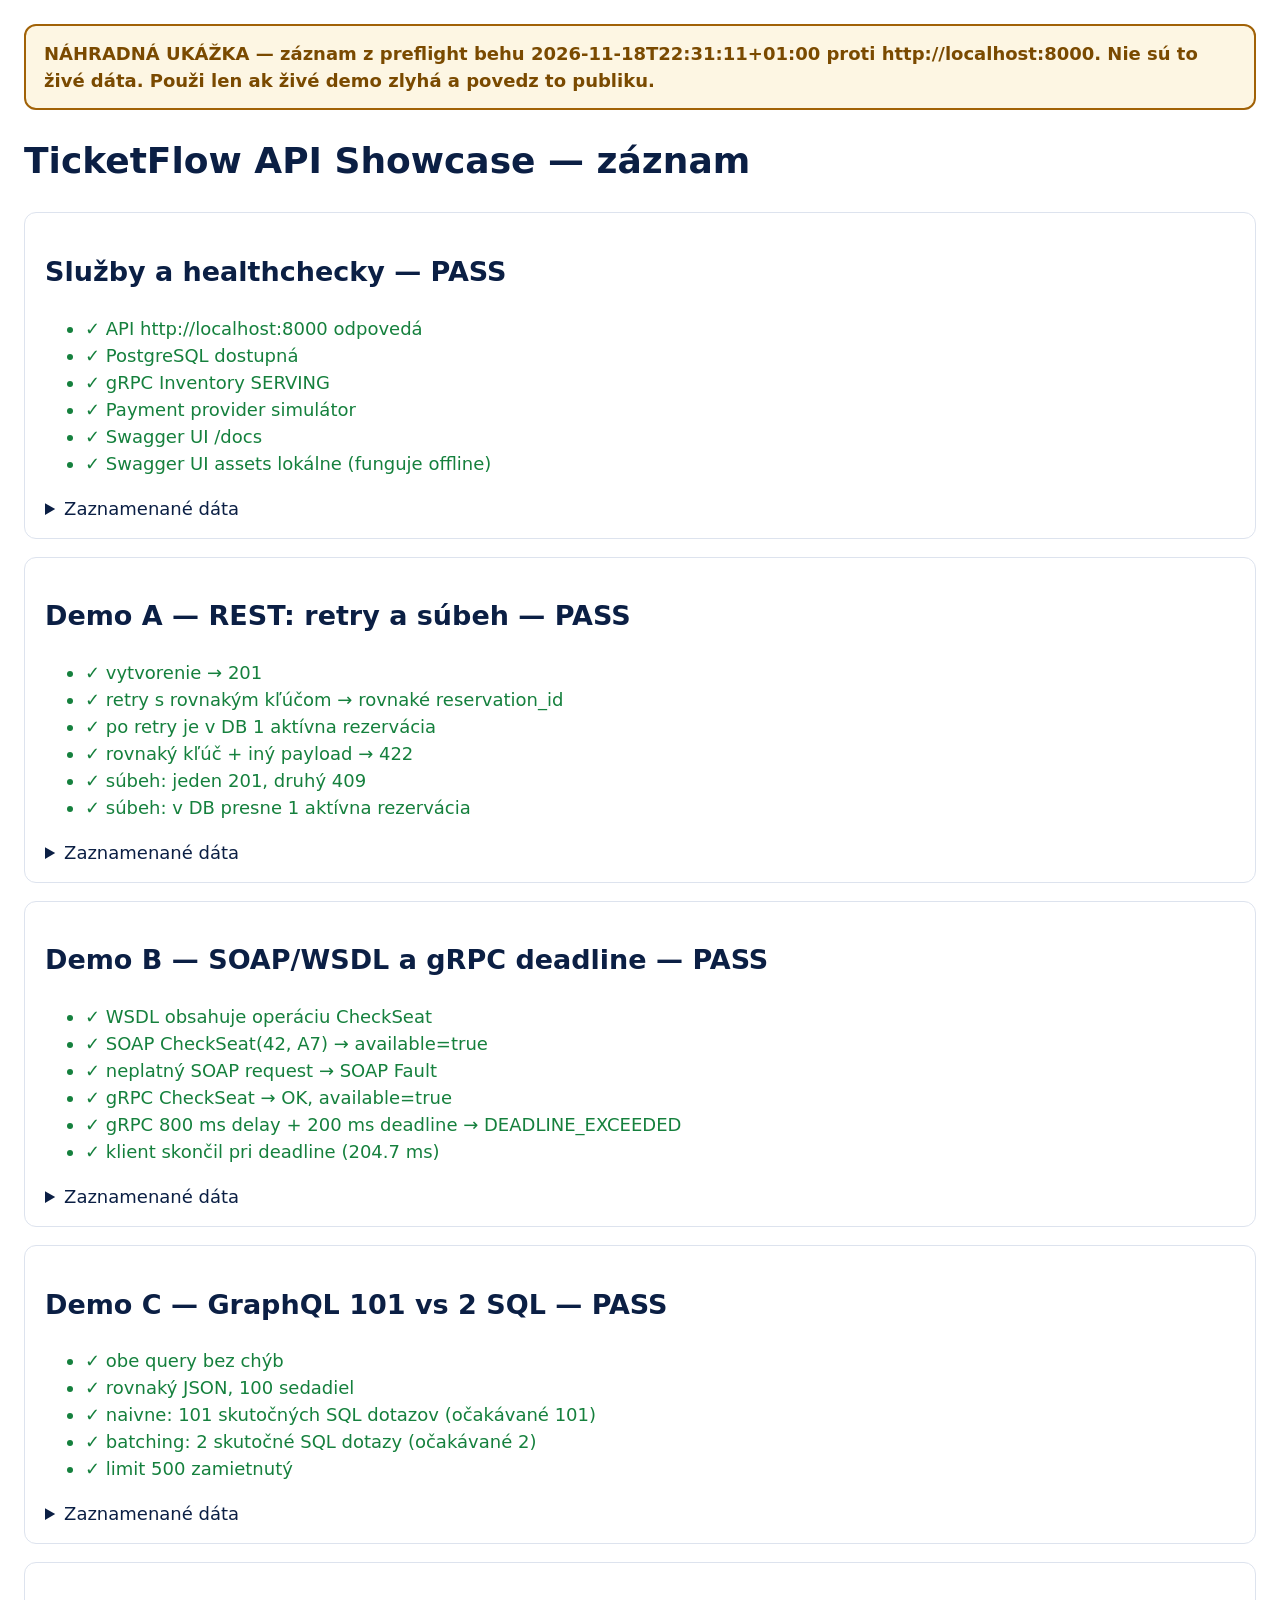
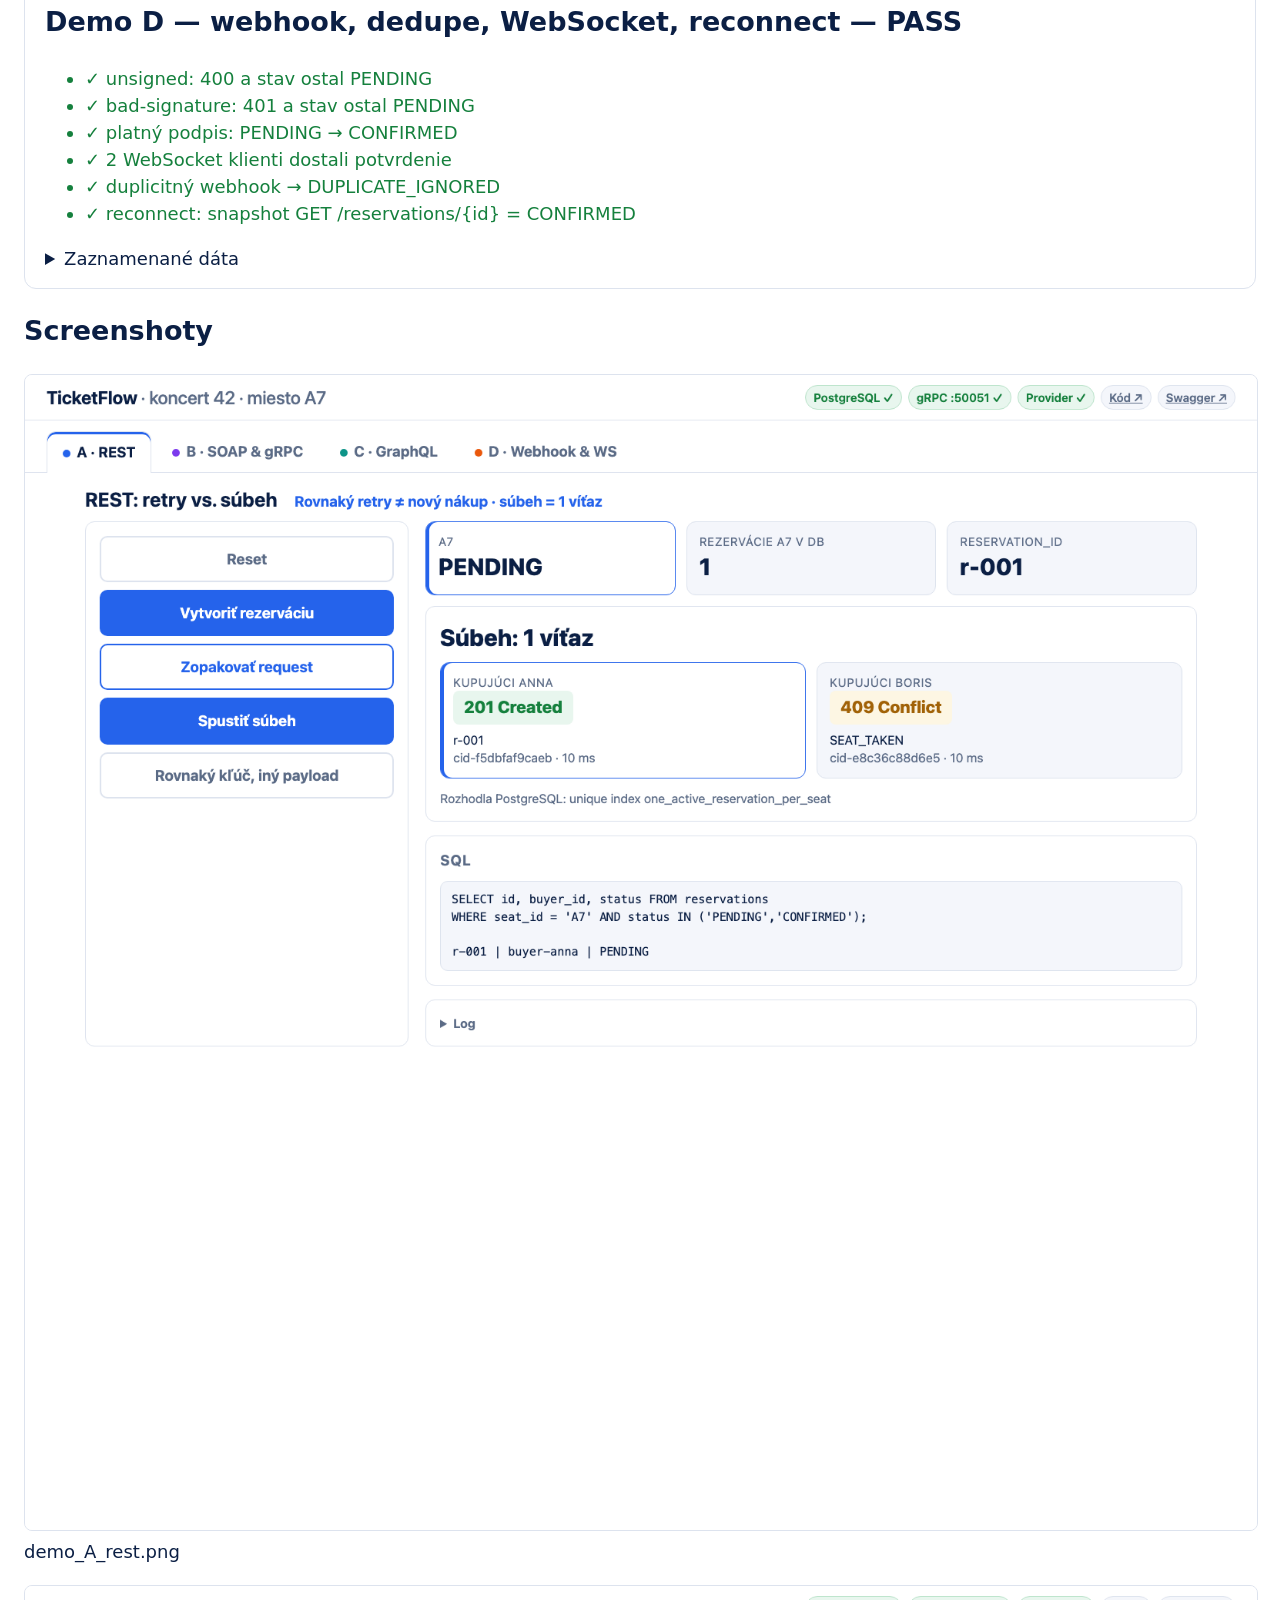
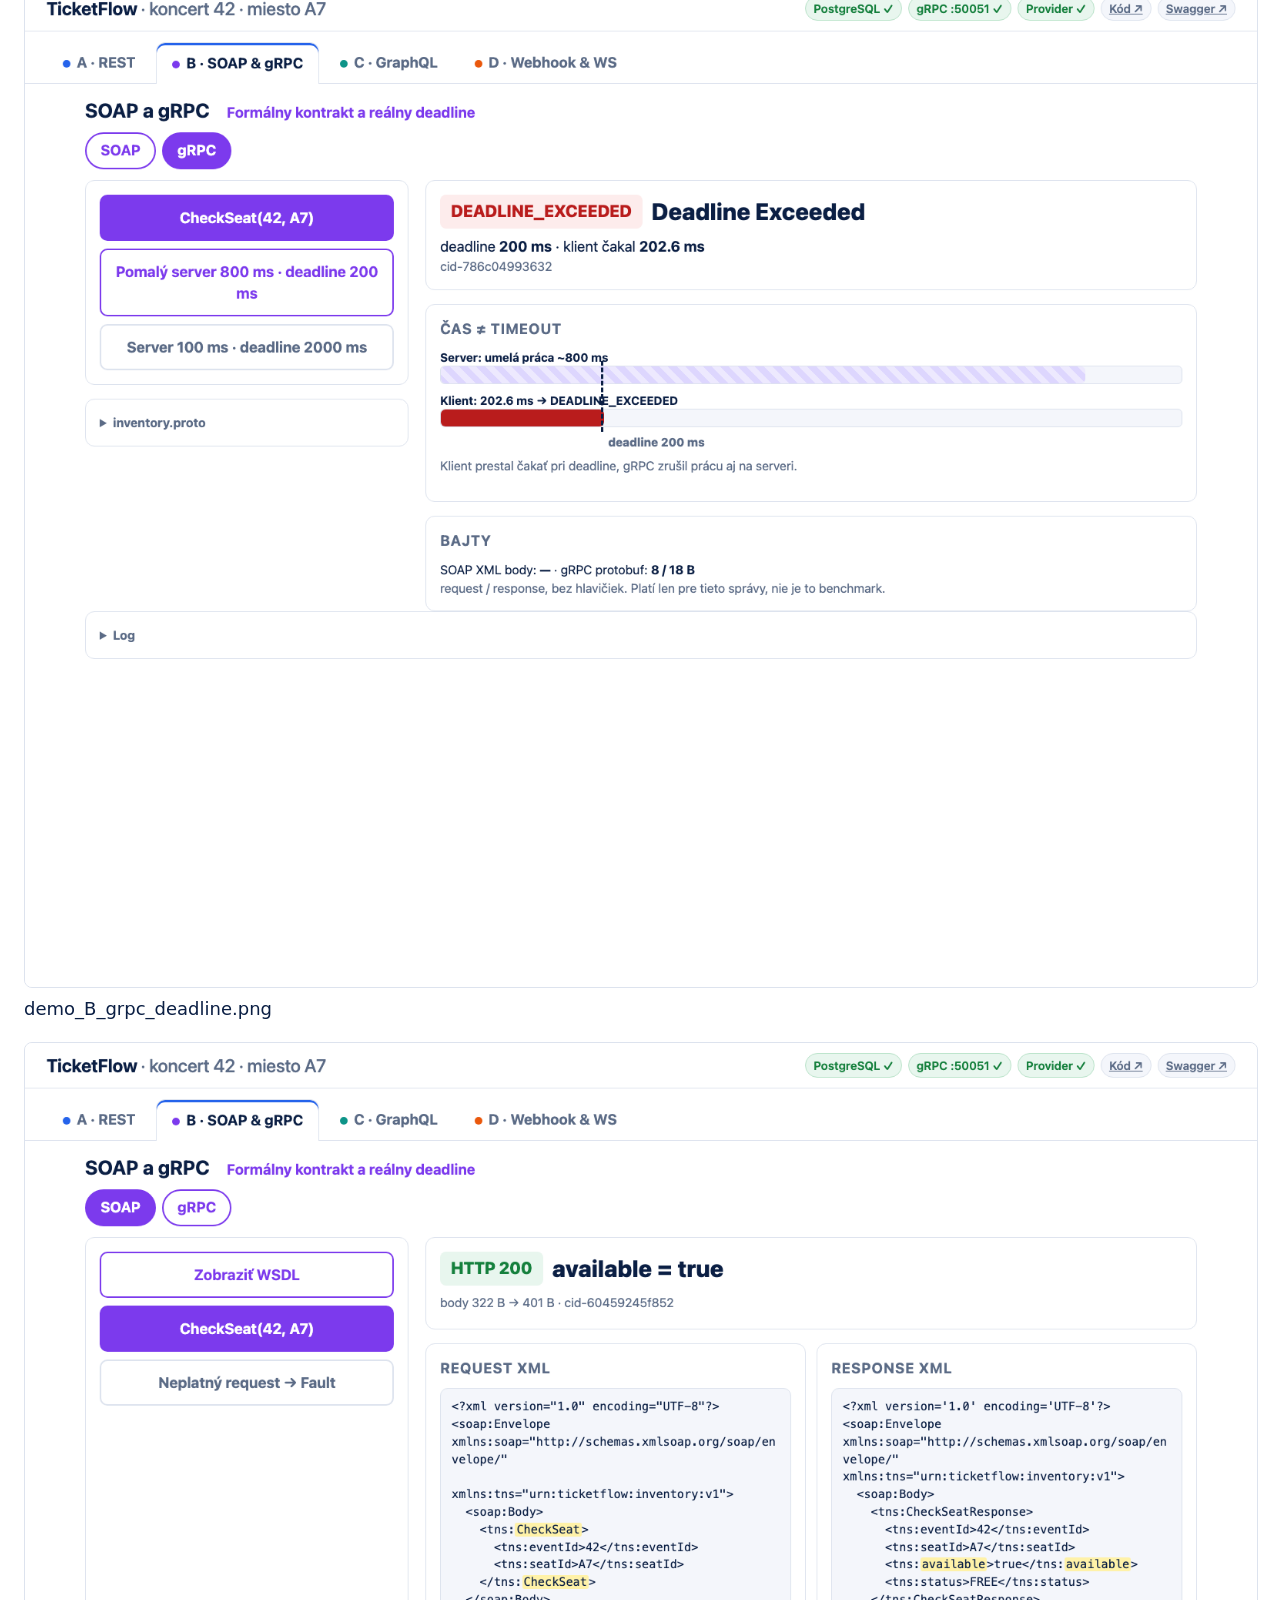
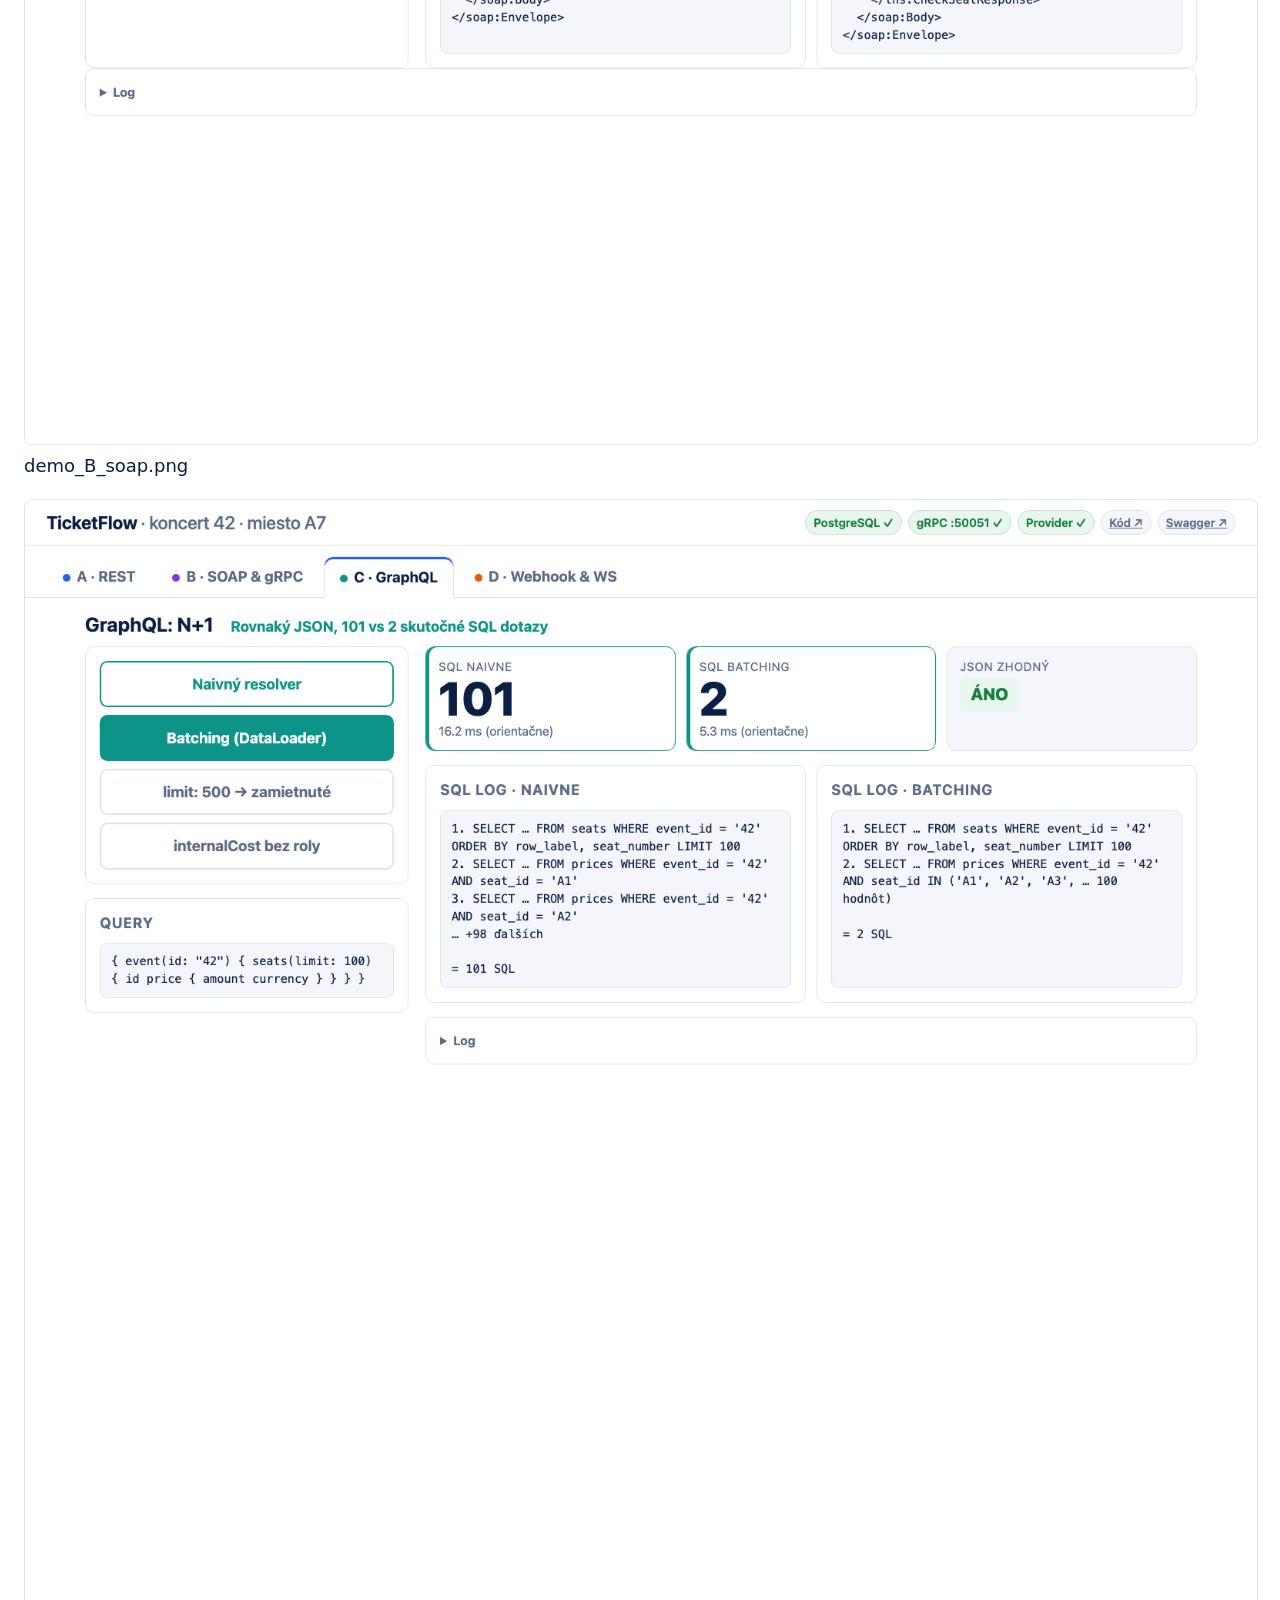
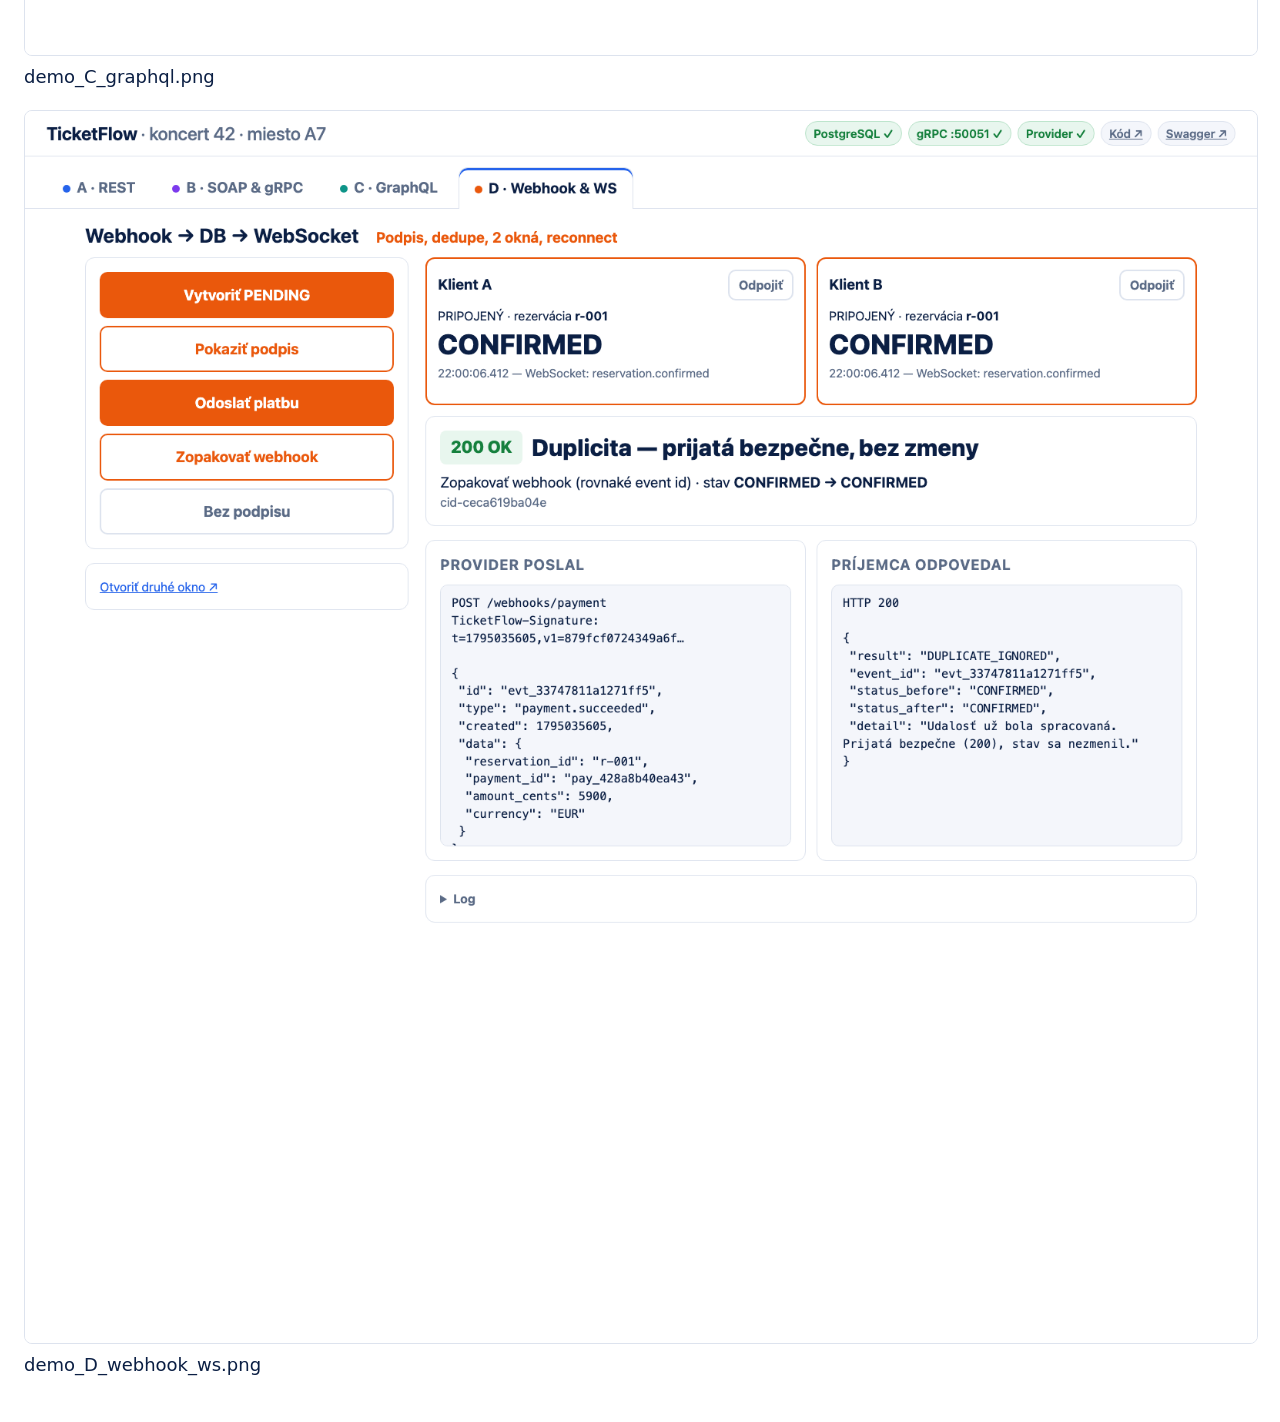
==== commit 2b68740e: "Add intro slides for each API type and exam questions - docs/Slajdy_Uvod_API_SK.md: one intro slide " ====
--- a/TicketFlow-demo/docs/SCREENSHOTS/fallback.html
+++ b/TicketFlow-demo/docs/SCREENSHOTS/fallback.html
@@ -5,7 +5,7 @@
 section{border:1px solid #dde3ee;border-radius:12px;padding:16px 20px;margin:18px 0} li.ok{color:#15803d} li.bad{color:#b91c1c}
 pre{background:#f4f6fb;padding:12px;border-radius:8px;overflow:auto;max-height:420px;font-size:13px}
 img{max-width:100%;border:1px solid #dde3ee;border-radius:8px} figure{margin:20px 0}</style></head><body>
-<div class="banner">NÁHRADNÁ UKÁŽKA — záznam z preflight behu 2026-11-18T22:00:01+01:00 proti http://localhost:8000.
+<div class="banner">NÁHRADNÁ UKÁŽKA — záznam z preflight behu 2026-11-18T22:31:11+01:00 proti http://localhost:8000.
 Nie sú to živé dáta. Použi len ak živé demo zlyhá a povedz to publiku.</div>
 <h1>TicketFlow API Showcase — záznam</h1><section><h2>Služby a healthchecky — PASS</h2><ul><li class='ok'>✓ API http://localhost:8000 odpovedá</li><li class='ok'>✓ PostgreSQL dostupná</li><li class='ok'>✓ gRPC Inventory SERVING</li><li class='ok'>✓ Payment provider simulátor</li><li class='ok'>✓ Swagger UI /docs</li><li class='ok'>✓ Swagger UI assets lokálne (funguje offline)</li></ul><details><summary>Zaznamenané dáta</summary><pre>{
   &quot;ok&quot;: true,
@@ -20,8 +20,8 @@
       &quot;seat_id&quot;: &quot;A7&quot;,
       &quot;buyer_id&quot;: &quot;buyer-anna&quot;,
       &quot;status&quot;: &quot;PENDING&quot;,
-      &quot;created_at&quot;: &quot;2026-11-18T21:00:01.516689+00:00&quot;,
-      &quot;updated_at&quot;: &quot;2026-11-18T21:00:01.516689+00:00&quot;
+      &quot;created_at&quot;: &quot;2026-11-18T21:31:11.170170+00:00&quot;,
+      &quot;updated_at&quot;: &quot;2026-11-18T21:31:11.170170+00:00&quot;
     },
     &quot;second&quot;: {
       &quot;id&quot;: &quot;r-001&quot;,
@@ -29,8 +29,8 @@
       &quot;seat_id&quot;: &quot;A7&quot;,
       &quot;buyer_id&quot;: &quot;buyer-anna&quot;,
       &quot;status&quot;: &quot;PENDING&quot;,
-      &quot;created_at&quot;: &quot;2026-11-18T21:00:01.516689+00:00&quot;,
-      &quot;updated_at&quot;: &quot;2026-11-18T21:00:01.516689+00:00&quot;
+      &quot;created_at&quot;: &quot;2026-11-18T21:31:11.170170+00:00&quot;,
+      &quot;updated_at&quot;: &quot;2026-11-18T21:31:11.170170+00:00&quot;
     },
     &quot;replayed&quot;: &quot;true&quot;
   },
@@ -40,8 +40,8 @@
     &quot;status&quot;: 422,
     &quot;code&quot;: &quot;IDEMPOTENCY_KEY_REUSED&quot;,
     &quot;detail&quot;: &quot;Rovnaký Idempotency-Key s iným telom požiadavky je chyba klienta. Nič sa nezmenilo.&quot;,
-    &quot;correlation_id&quot;: &quot;cid-0c5dd60d4778&quot;,
-    &quot;timestamp&quot;: &quot;2026-11-18T21:00:01.523+00:00&quot;
+    &quot;correlation_id&quot;: &quot;cid-c4c7885f9856&quot;,
+    &quot;timestamp&quot;: &quot;2026-11-18T21:31:11.176+00:00&quot;
   },
   &quot;race&quot;: {
     &quot;buyer-anna&quot;: {
@@ -52,8 +52,8 @@
         &quot;seat_id&quot;: &quot;A7&quot;,
         &quot;buyer_id&quot;: &quot;buyer-anna&quot;,
         &quot;status&quot;: &quot;PENDING&quot;,
-        &quot;created_at&quot;: &quot;2026-11-18T21:00:01.541097+00:00&quot;,
-        &quot;updated_at&quot;: &quot;2026-11-18T21:00:01.541097+00:00&quot;
+        &quot;created_at&quot;: &quot;2026-11-18T21:31:11.198099+00:00&quot;,
+        &quot;updated_at&quot;: &quot;2026-11-18T21:31:11.198099+00:00&quot;
       }
     },
     &quot;buyer-boris&quot;: {
@@ -64,8 +64,8 @@
         &quot;status&quot;: 409,
         &quot;code&quot;: &quot;SEAT_TAKEN&quot;,
         &quot;detail&quot;: &quot;Sedadlo A7 už má aktívnu rezerváciu. Rozhodol PostgreSQL UNIQUE index one_active_reservation_per_seat.&quot;,
-        &quot;correlation_id&quot;: &quot;cid-4a476957d936&quot;,
-        &quot;timestamp&quot;: &quot;2026-11-18T21:00:01.542+00:00&quot;,
+        &quot;correlation_id&quot;: &quot;cid-1418553164ed&quot;,
+        &quot;timestamp&quot;: &quot;2026-11-18T21:31:11.199+00:00&quot;,
         &quot;constraint&quot;: &quot;one_active_reservation_per_seat&quot;
       }
     }
@@ -83,14 +83,14 @@
         &quot;id&quot;: &quot;r-001&quot;,
         &quot;buyer_id&quot;: &quot;buyer-anna&quot;,
         &quot;status&quot;: &quot;PENDING&quot;,
-        &quot;created_at&quot;: &quot;2026-11-18T21:00:01.541097+00:00&quot;
+        &quot;created_at&quot;: &quot;2026-11-18T21:31:11.198099+00:00&quot;
       }
     ],
     &quot;active_count&quot;: 1,
     &quot;sql&quot;: &quot;SELECT id, buyer_id, status, created_at FROM reservations WHERE event_id = &#x27;42&#x27; AND seat_id = &#x27;A7&#x27; AND status IN (&#x27;PENDING&#x27;, &#x27;CONFIRMED&#x27;)&quot;,
-    &quot;at&quot;: &quot;2026-11-18T21:00:01.545+00:00&quot;
+    &quot;at&quot;: &quot;2026-11-18T21:31:11.201+00:00&quot;
   }
-}</pre></details></section><section><h2>Demo B — SOAP/WSDL a gRPC deadline — PASS</h2><ul><li class='ok'>✓ WSDL obsahuje operáciu CheckSeat</li><li class='ok'>✓ SOAP CheckSeat(42, A7) → available=true</li><li class='ok'>✓ neplatný SOAP request → SOAP Fault</li><li class='ok'>✓ gRPC CheckSeat → OK, available=true</li><li class='ok'>✓ gRPC 800 ms delay + 200 ms deadline → DEADLINE_EXCEEDED</li><li class='ok'>✓ klient skončil pri deadline (203.6 ms)</li></ul><details><summary>Zaznamenané dáta</summary><pre>{
+}</pre></details></section><section><h2>Demo B — SOAP/WSDL a gRPC deadline — PASS</h2><ul><li class='ok'>✓ WSDL obsahuje operáciu CheckSeat</li><li class='ok'>✓ SOAP CheckSeat(42, A7) → available=true</li><li class='ok'>✓ neplatný SOAP request → SOAP Fault</li><li class='ok'>✓ gRPC CheckSeat → OK, available=true</li><li class='ok'>✓ gRPC 800 ms delay + 200 ms deadline → DEADLINE_EXCEEDED</li><li class='ok'>✓ klient skončil pri deadline (204.7 ms)</li></ul><details><summary>Zaznamenané dáta</summary><pre>{
   &quot;soap&quot;: {
     &quot;endpoint&quot;: &quot;http://127.0.0.1:8000/soap&quot;,
     &quot;http_status&quot;: 200,
@@ -100,8 +100,8 @@
     &quot;request_body_bytes&quot;: 322,
     &quot;response_body_bytes&quot;: 401,
     &quot;client_elapsed_ms&quot;: 5.3,
-    &quot;at&quot;: &quot;2026-11-18T21:00:01.568+00:00&quot;,
-    &quot;correlation_id&quot;: &quot;cid-bee0aa9e2d34&quot;,
+    &quot;at&quot;: &quot;2026-11-18T21:31:11.224+00:00&quot;,
+    &quot;correlation_id&quot;: &quot;cid-5fe527ccbceb&quot;,
     &quot;bytes_note&quot;: &quot;Merané: veľkosť HTTP body (XML Envelope), bez HTTP hlavičiek.&quot;
   },
   &quot;soap_fault&quot;: {
@@ -112,9 +112,9 @@
     &quot;response_xml&quot;: &quot;&lt;?xml version=&#x27;1.0&#x27; encoding=&#x27;UTF-8&#x27;?&gt;\n&lt;soap:Envelope xmlns:soap=\&quot;http://schemas.xmlsoap.org/soap/envelope/\&quot; xmlns:tns=\&quot;urn:ticketflow:inventory:v1\&quot;&gt;\n  &lt;soap:Body&gt;\n    &lt;soap:Fault&gt;\n      &lt;faultcode&gt;soap:Client&lt;/faultcode&gt;\n      &lt;faultstring&gt;Chýba povinný element seatId.&lt;/faultstring&gt;\n      &lt;detail&gt;\n        &lt;tns:errorCode&gt;MISSING_ELEMENT&lt;/tns:errorCode&gt;\n      &lt;/detail&gt;\n    &lt;/soap:Fault&gt;\n  &lt;/soap:Body&gt;\n&lt;/soap:Envelope&gt;\n&quot;,
     &quot;request_body_bytes&quot;: 288,
     &quot;response_body_bytes&quot;: 423,
-    &quot;client_elapsed_ms&quot;: 4.5,
-    &quot;at&quot;: &quot;2026-11-18T21:00:01.573+00:00&quot;,
-    &quot;correlation_id&quot;: &quot;cid-1737ffa28d44&quot;,
+    &quot;client_elapsed_ms&quot;: 4.2,
+    &quot;at&quot;: &quot;2026-11-18T21:31:11.229+00:00&quot;,
+    &quot;correlation_id&quot;: &quot;cid-ad0fa7bb9104&quot;,
     &quot;bytes_note&quot;: &quot;Merané: veľkosť HTTP body (XML Envelope), bez HTTP hlavičiek.&quot;
   },
   &quot;grpc_ok&quot;: {
@@ -137,9 +137,9 @@
       &quot;server_elapsed_ms&quot;: 0
     },
     &quot;response_protobuf_bytes&quot;: 16,
-    &quot;client_elapsed_ms&quot;: 1.5,
-    &quot;at&quot;: &quot;2026-11-18T21:00:01.576+00:00&quot;,
-    &quot;correlation_id&quot;: &quot;cid-5c57afdb7fd4&quot;,
+    &quot;client_elapsed_ms&quot;: 1.4,
+    &quot;at&quot;: &quot;2026-11-18T21:31:11.232+00:00&quot;,
+    &quot;correlation_id&quot;: &quot;cid-9e02c4e0cd63&quot;,
     &quot;bytes_note&quot;: &quot;Merané: veľkosť serializovanej protobuf správy (bez HTTP/2 rámcov, bez 5 B gRPC prefixu a hlavičiek).&quot;
   },
   &quot;grpc_deadline&quot;: {
@@ -155,9 +155,9 @@
     &quot;ok&quot;: false,
     &quot;code&quot;: &quot;DEADLINE_EXCEEDED&quot;,
     &quot;details&quot;: &quot;Deadline Exceeded&quot;,
-    &quot;client_elapsed_ms&quot;: 203.6,
-    &quot;at&quot;: &quot;2026-11-18T21:00:01.781+00:00&quot;,
-    &quot;correlation_id&quot;: &quot;cid-673c3094bf54&quot;,
+    &quot;client_elapsed_ms&quot;: 204.7,
+    &quot;at&quot;: &quot;2026-11-18T21:31:11.438+00:00&quot;,
+    &quot;correlation_id&quot;: &quot;cid-578508435451&quot;,
     &quot;bytes_note&quot;: &quot;Merané: veľkosť serializovanej protobuf správy (bez HTTP/2 rámcov, bez 5 B gRPC prefixu a hlavičiek).&quot;
   }
 }</pre></details></section><section><h2>Demo C — GraphQL 101 vs 2 SQL — PASS</h2><ul><li class='ok'>✓ obe query bez chýb</li><li class='ok'>✓ rovnaký JSON, 100 sedadiel</li><li class='ok'>✓ naivne: 101 skutočných SQL dotazov (očakávané 101)</li><li class='ok'>✓ batching: 2 skutočné SQL dotazy (očakávané 2)</li><li class='ok'>✓ limit 500 zamietnutý</li></ul><details><summary>Zaznamenané dáta</summary><pre>{
@@ -190,8 +190,8 @@
     &quot;SELECT seat_id, row_label, seat_number FROM seats WHERE event_id = %(event_id)s ORDER BY row_label, seat_number LIMIT %(limit)s&quot;,
     &quot;SELECT seat_id, amount_cents, currency, internal_cost_cents FROM prices WHERE event_id = %(event_id)s AND seat_id IN (%(seat_ids_1)s, %(seat_ids_2)s, %(seat_ids_3)s, %(seat_ids_4)s, %(seat_ids_5)s, %(seat_ids_6)s, %(seat&quot;
   ],
-  &quot;naive_ms&quot;: 20.9,
-  &quot;batch_ms&quot;: 4.9,
+  &quot;naive_ms&quot;: 21.5,
+  &quot;batch_ms&quot;: 4.8,
   &quot;sample&quot;: [
     {
       &quot;id&quot;: &quot;A1&quot;,
@@ -225,8 +225,8 @@
       &quot;status&quot;: 400,
       &quot;code&quot;: &quot;MISSING_SIGNATURE&quot;,
       &quot;detail&quot;: &quot;Chýba hlavička TicketFlow-Signature.&quot;,
-      &quot;correlation_id&quot;: &quot;cid-8bc4bab14fe3&quot;,
-      &quot;timestamp&quot;: &quot;2026-11-18T21:00:01.885+00:00&quot;,
+      &quot;correlation_id&quot;: &quot;cid-fd00561813f3&quot;,
+      &quot;timestamp&quot;: &quot;2026-11-18T21:31:11.549+00:00&quot;,
       &quot;db_changed&quot;: false
     }
   },
@@ -238,8 +238,8 @@
       &quot;status&quot;: 401,
       &quot;code&quot;: &quot;INVALID_SIGNATURE&quot;,
       &quot;detail&quot;: &quot;HMAC podpis nesedí s raw body. Databáza sa nezmenila.&quot;,
-      &quot;correlation_id&quot;: &quot;cid-b1c1a4e884c6&quot;,
-      &quot;timestamp&quot;: &quot;2026-11-18T21:00:01.898+00:00&quot;,
+      &quot;correlation_id&quot;: &quot;cid-c23fc68b30c0&quot;,
+      &quot;timestamp&quot;: &quot;2026-11-18T21:31:11.563+00:00&quot;,
       &quot;db_changed&quot;: false
     }
   },
@@ -249,41 +249,41 @@
       &quot;url&quot;: &quot;http://api:8000/webhooks/payment&quot;,
       &quot;headers&quot;: {
         &quot;Content-Type&quot;: &quot;application/json&quot;,
-        &quot;TicketFlow-Signature&quot;: &quot;t=1795035601,v1=b9cc67b8ffe3f1aab2fdaf59e53c31dc4a87693d3a3276b771a4e2f0c757bb4e&quot;,
-        &quot;X-Correlation-ID&quot;: &quot;cid-d4688b79415f&quot;
+        &quot;TicketFlow-Signature&quot;: &quot;t=1795037471,v1=f0bdc5b4d4169f1228d05791193cf27a2ea69ef094c0804e31bb3e948f7f249a&quot;,
+        &quot;X-Correlation-ID&quot;: &quot;cid-ae96eb5db70e&quot;
       },
-      &quot;raw_body&quot;: &quot;{\&quot;id\&quot;:\&quot;evt_17bef1e79aaba10b\&quot;,\&quot;type\&quot;:\&quot;payment.succeeded\&quot;,\&quot;created\&quot;:1795035601,\&quot;data\&quot;:{\&quot;reservation_id\&quot;:\&quot;r-001\&quot;,\&quot;payment_id\&quot;:\&quot;pay_1d5fe701e963\&quot;,\&quot;amount_cents\&quot;:5900,\&quot;currency\&quot;:\&quot;EUR\&quot;}}&quot;
+      &quot;raw_body&quot;: &quot;{\&quot;id\&quot;:\&quot;evt_c3ec1f798484a36a\&quot;,\&quot;type\&quot;:\&quot;payment.succeeded\&quot;,\&quot;created\&quot;:1795037471,\&quot;data\&quot;:{\&quot;reservation_id\&quot;:\&quot;r-001\&quot;,\&quot;payment_id\&quot;:\&quot;pay_6bc29e53280c\&quot;,\&quot;amount_cents\&quot;:5900,\&quot;currency\&quot;:\&quot;EUR\&quot;}}&quot;
     },
     &quot;received&quot;: {
       &quot;status&quot;: 200,
       &quot;body&quot;: {
         &quot;result&quot;: &quot;PROCESSED&quot;,
         &quot;outcome&quot;: &quot;CONFIRMED&quot;,
-        &quot;event_id&quot;: &quot;evt_17bef1e79aaba10b&quot;,
+        &quot;event_id&quot;: &quot;evt_c3ec1f798484a36a&quot;,
         &quot;reservation_id&quot;: &quot;r-001&quot;,
         &quot;status_before&quot;: &quot;PENDING&quot;,
         &quot;status_after&quot;: &quot;CONFIRMED&quot;,
         &quot;signature&quot;: &quot;VALID&quot;,
         &quot;websocket_deliveries&quot;: 2,
-        &quot;correlation_id&quot;: &quot;cid-d4688b79415f&quot;
-      }
-    },
-    &quot;elapsed_ms&quot;: 5.9,
-    &quot;at&quot;: &quot;2026-11-18T21:00:01.912+00:00&quot;,
-    &quot;correlation_id&quot;: &quot;cid-d4688b79415f&quot;
+        &quot;correlation_id&quot;: &quot;cid-ae96eb5db70e&quot;
+      }
+    },
+    &quot;elapsed_ms&quot;: 6.2,
+    &quot;at&quot;: &quot;2026-11-18T21:31:11.577+00:00&quot;,
+    &quot;correlation_id&quot;: &quot;cid-ae96eb5db70e&quot;
   },
   &quot;replay&quot;: {
     &quot;status&quot;: 200,
     &quot;body&quot;: {
       &quot;result&quot;: &quot;DUPLICATE_IGNORED&quot;,
-      &quot;event_id&quot;: &quot;evt_17bef1e79aaba10b&quot;,
+      &quot;event_id&quot;: &quot;evt_c3ec1f798484a36a&quot;,
       &quot;reservation_id&quot;: &quot;r-001&quot;,
       &quot;status_before&quot;: &quot;CONFIRMED&quot;,
       &quot;status_after&quot;: &quot;CONFIRMED&quot;,
-      &quot;first_processed_at&quot;: &quot;2026-11-18T21:00:01.910137+00:00&quot;,
+      &quot;first_processed_at&quot;: &quot;2026-11-18T21:31:11.575640+00:00&quot;,
       &quot;first_outcome&quot;: &quot;CONFIRMED&quot;,
       &quot;detail&quot;: &quot;Udalosť už bola spracovaná. Prijatá bezpečne (200), stav sa nezmenil.&quot;,
-      &quot;correlation_id&quot;: &quot;cid-471e95cf38d5&quot;
+      &quot;correlation_id&quot;: &quot;cid-8aff7e638401&quot;
     }
   },
   &quot;snapshot&quot;: {
@@ -292,9 +292,9 @@
     &quot;seat_id&quot;: &quot;A7&quot;,
     &quot;buyer_id&quot;: &quot;buyer-preflight&quot;,
     &quot;status&quot;: &quot;CONFIRMED&quot;,
-    &quot;created_at&quot;: &quot;2026-11-18T21:00:01.873140+00:00&quot;,
-    &quot;updated_at&quot;: &quot;2026-11-18T21:00:01.910137+00:00&quot;,
-    &quot;snapshot_at&quot;: &quot;2026-11-18T21:00:01.925+00:00&quot;
+    &quot;created_at&quot;: &quot;2026-11-18T21:31:11.536383+00:00&quot;,
+    &quot;updated_at&quot;: &quot;2026-11-18T21:31:11.575640+00:00&quot;,
+    &quot;snapshot_at&quot;: &quot;2026-11-18T21:31:11.590+00:00&quot;
   }
 }</pre></details></section><h2>Screenshoty</h2><figure><img src='demo_A_rest.png' alt='demo_A_rest.png'><figcaption>demo_A_rest.png</figcaption></figure><figure><img src='demo_B_grpc_deadline.png' alt='demo_B_grpc_deadline.png'><figcaption>demo_B_grpc_deadline.png</figcaption></figure><figure><img src='demo_B_soap.png' alt='demo_B_soap.png'><figcaption>demo_B_soap.png</figcaption></figure><figure><img src='demo_C_graphql.png' alt='demo_C_graphql.png'><figcaption>demo_C_graphql.png</figcaption></figure><figure><img src='demo_D_webhook_ws.png' alt='demo_D_webhook_ws.png'><figcaption>demo_D_webhook_ws.png</figcaption></figure>
 </body></html>
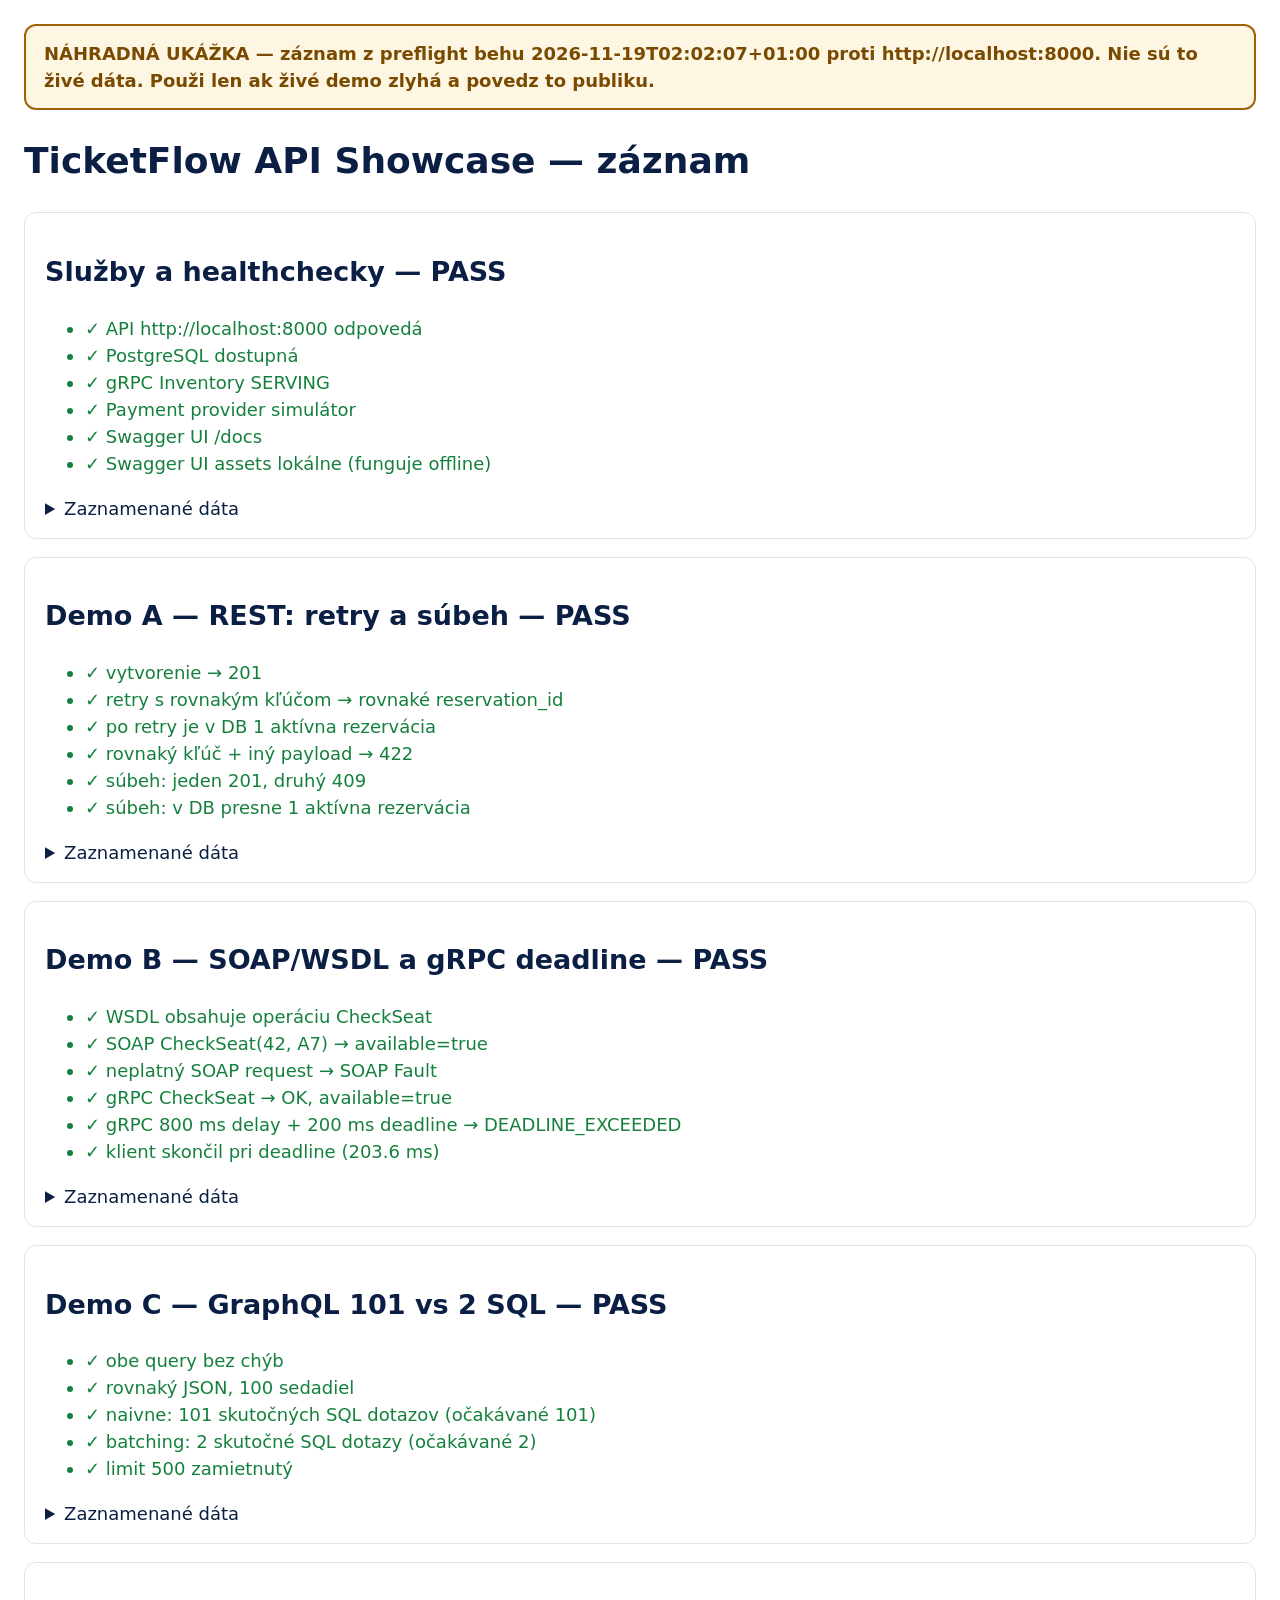
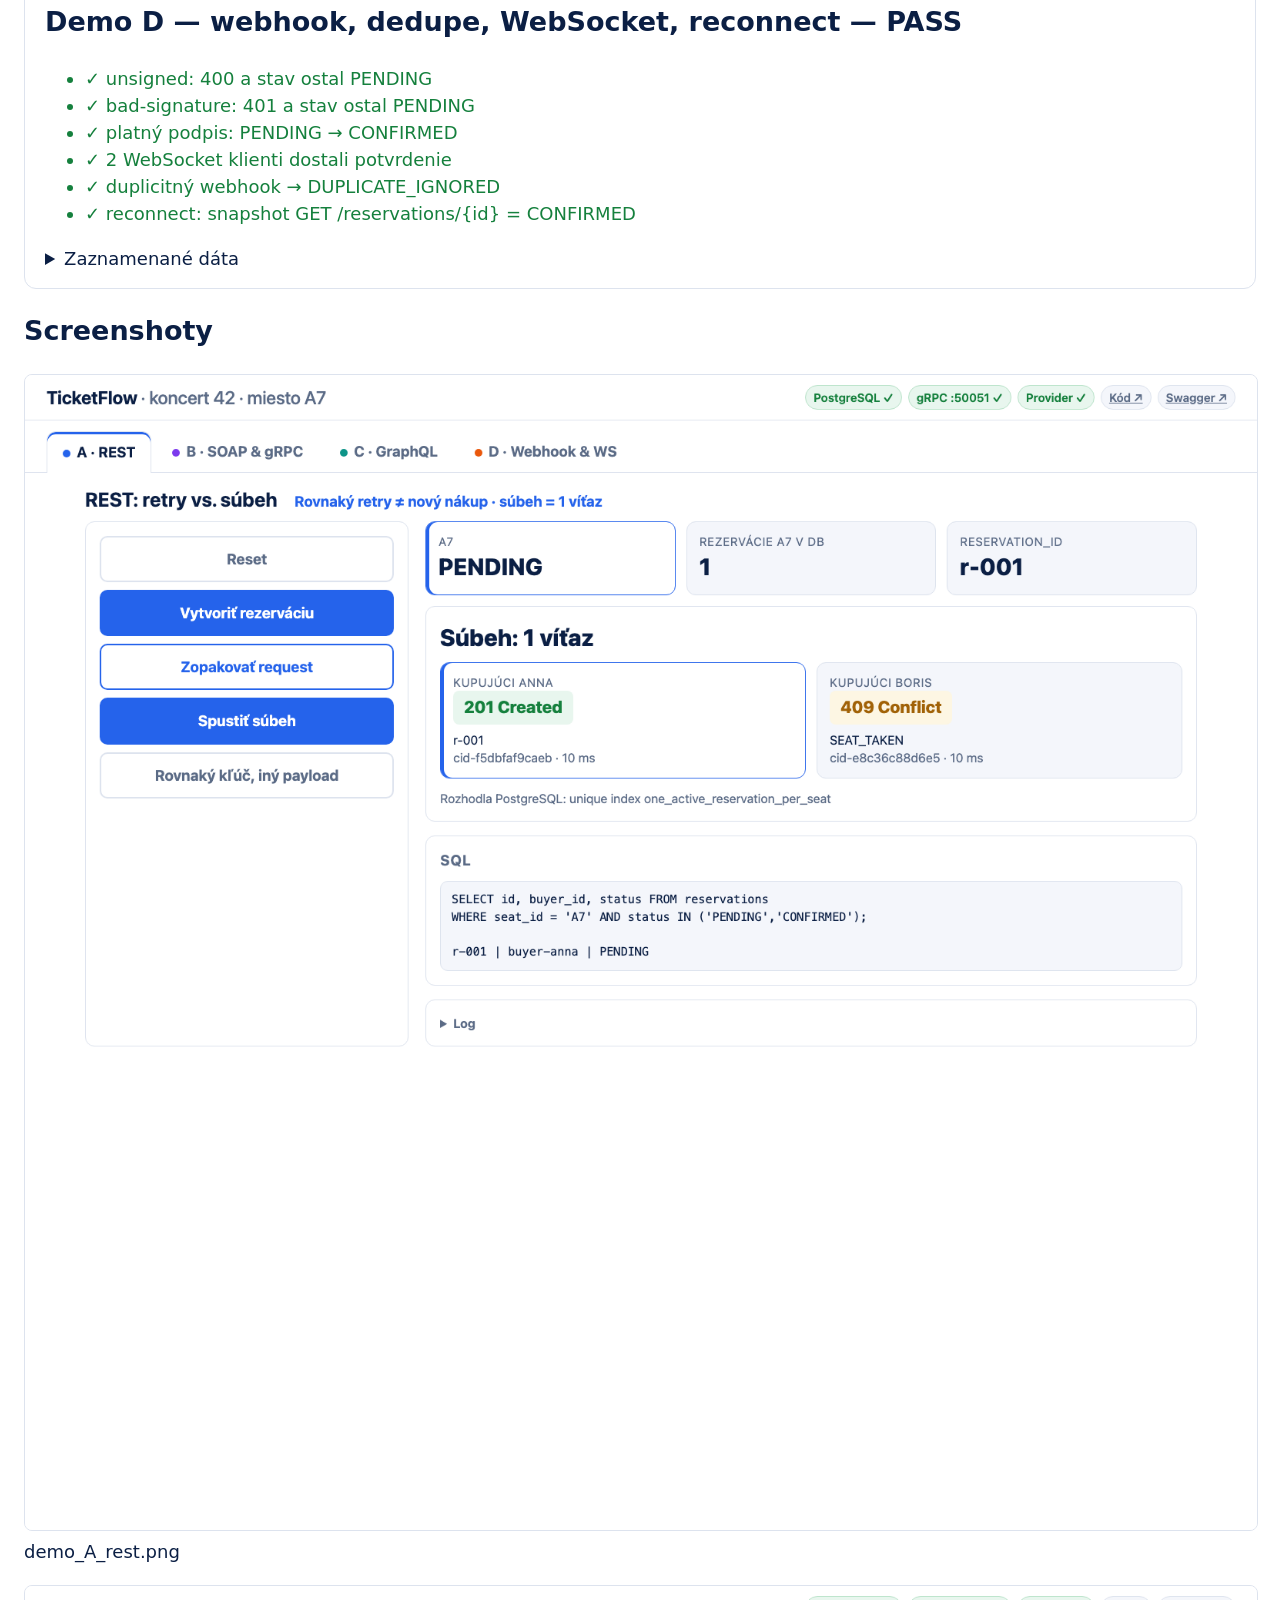
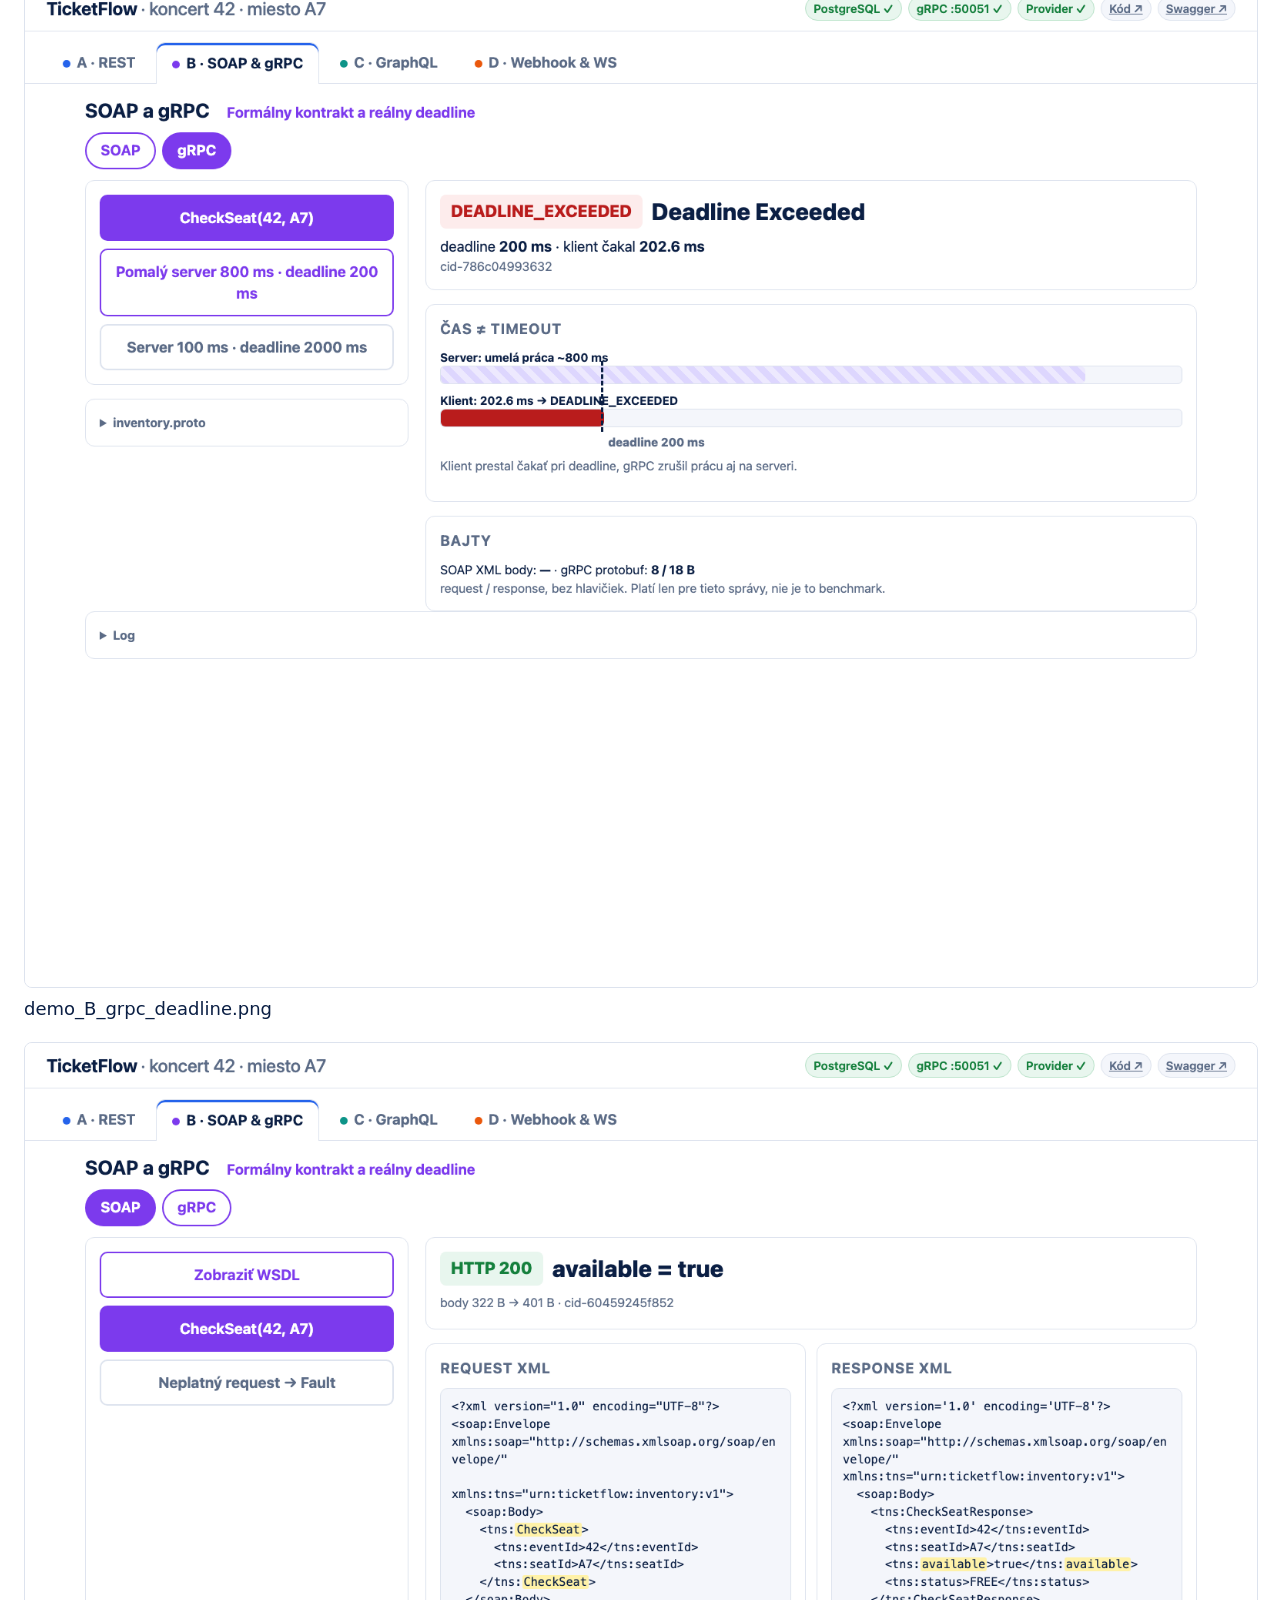
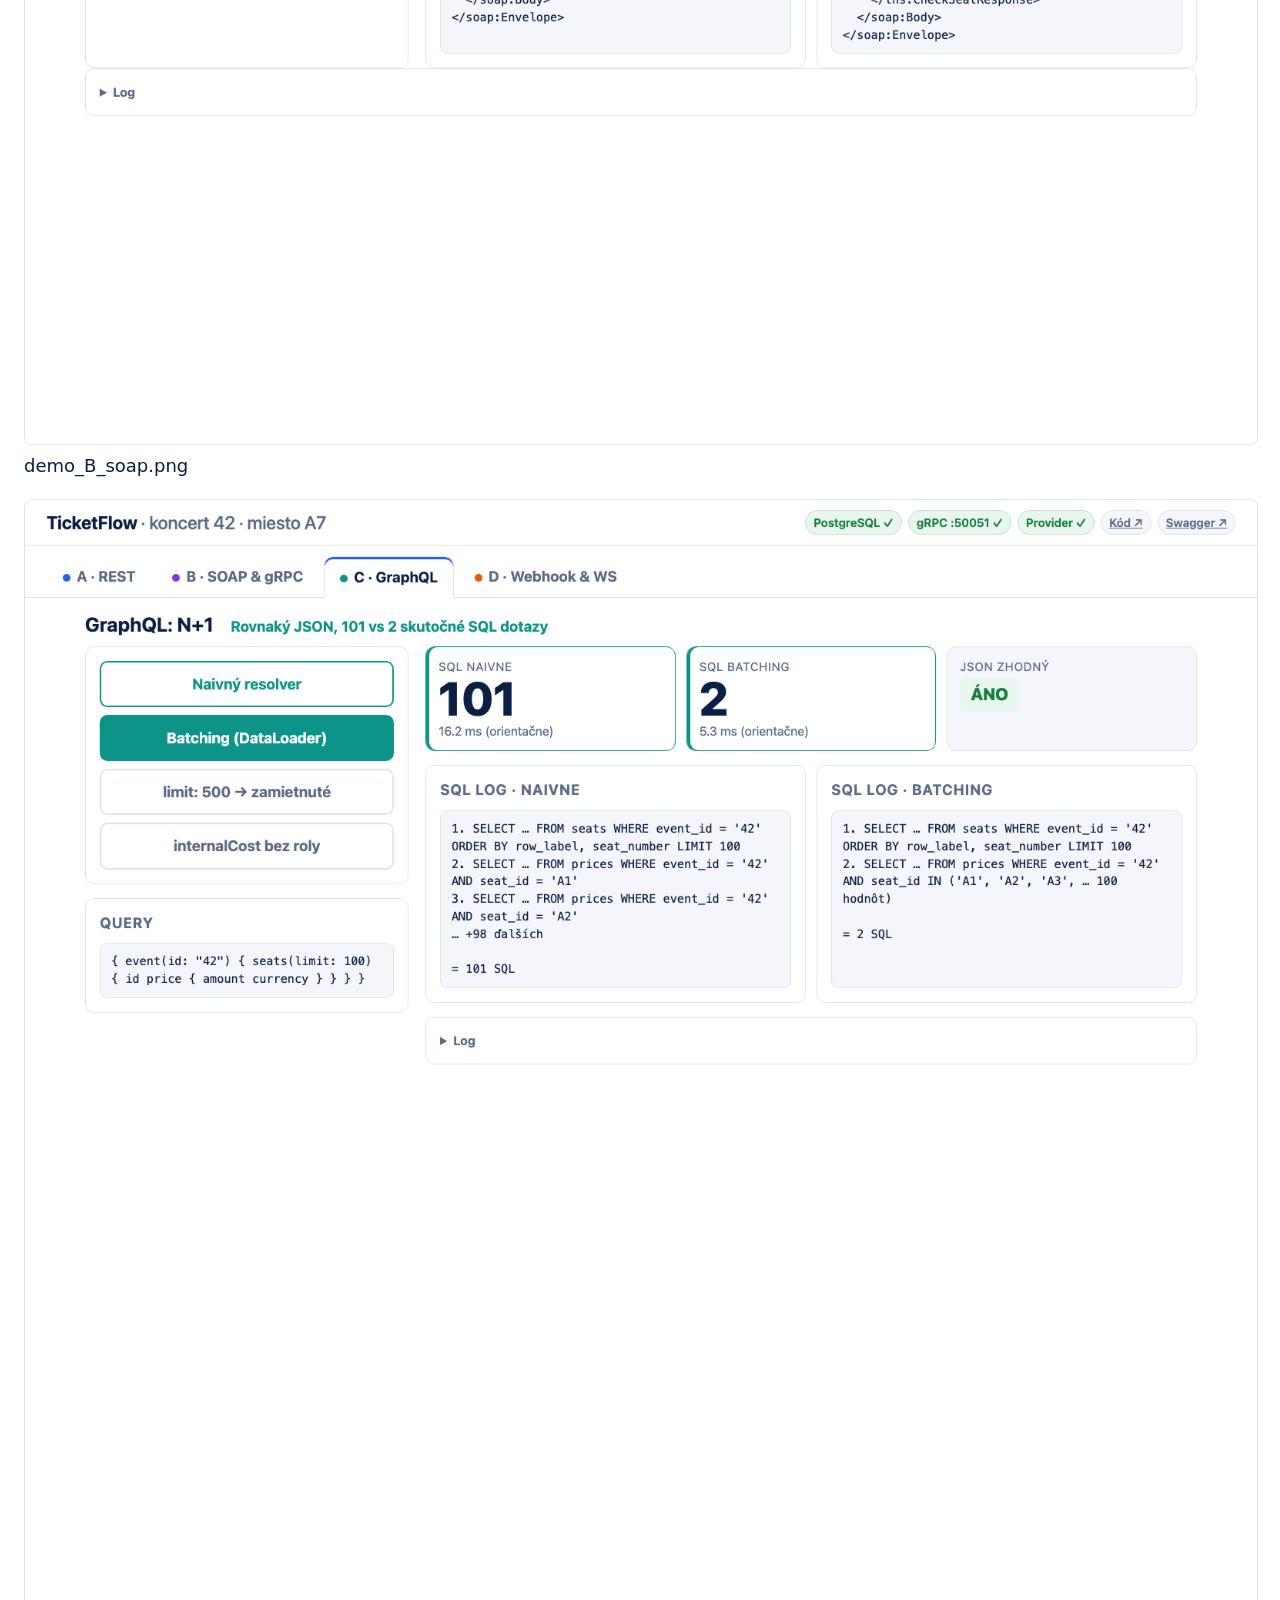
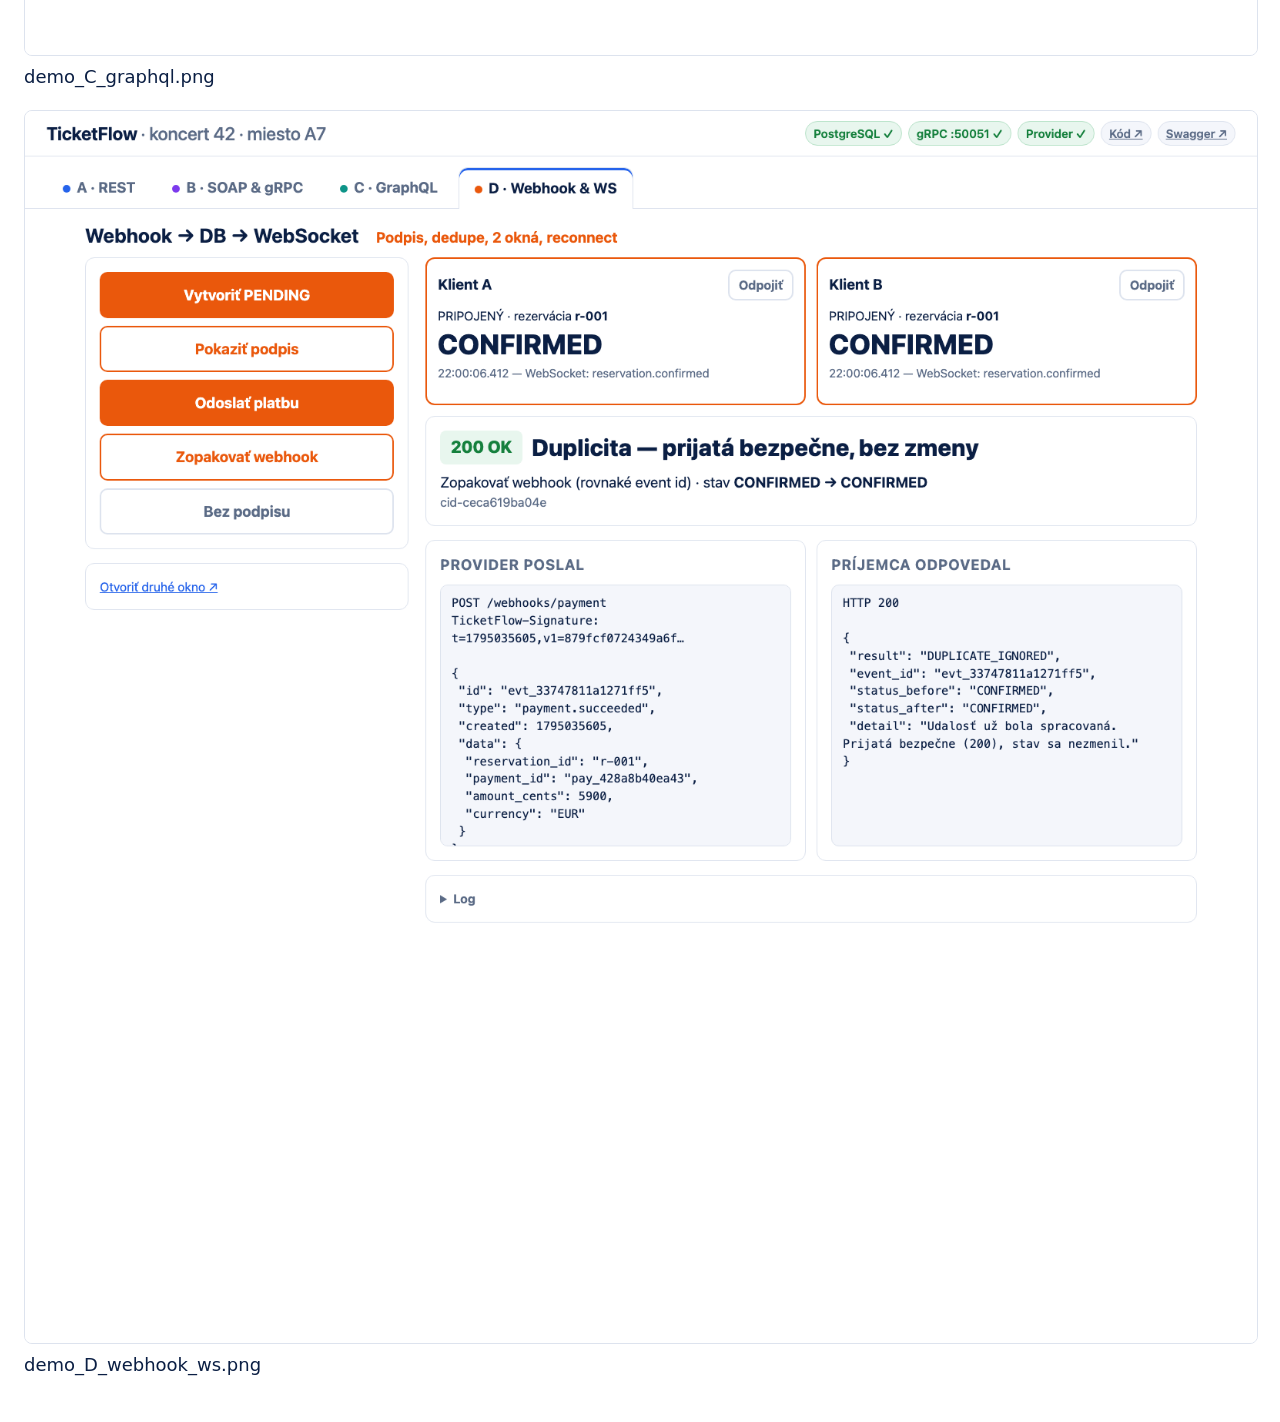
==== commit ce6a831c: "GraphQL: add schema/flow scheme and explanatory comments; align exam questions - schema.py: overview" ====
--- a/TicketFlow-demo/docs/SCREENSHOTS/fallback.html
+++ b/TicketFlow-demo/docs/SCREENSHOTS/fallback.html
@@ -5,7 +5,7 @@
 section{border:1px solid #dde3ee;border-radius:12px;padding:16px 20px;margin:18px 0} li.ok{color:#15803d} li.bad{color:#b91c1c}
 pre{background:#f4f6fb;padding:12px;border-radius:8px;overflow:auto;max-height:420px;font-size:13px}
 img{max-width:100%;border:1px solid #dde3ee;border-radius:8px} figure{margin:20px 0}</style></head><body>
-<div class="banner">NÁHRADNÁ UKÁŽKA — záznam z preflight behu 2026-11-18T22:31:11+01:00 proti http://localhost:8000.
+<div class="banner">NÁHRADNÁ UKÁŽKA — záznam z preflight behu 2026-11-19T02:02:07+01:00 proti http://localhost:8000.
 Nie sú to živé dáta. Použi len ak živé demo zlyhá a povedz to publiku.</div>
 <h1>TicketFlow API Showcase — záznam</h1><section><h2>Služby a healthchecky — PASS</h2><ul><li class='ok'>✓ API http://localhost:8000 odpovedá</li><li class='ok'>✓ PostgreSQL dostupná</li><li class='ok'>✓ gRPC Inventory SERVING</li><li class='ok'>✓ Payment provider simulátor</li><li class='ok'>✓ Swagger UI /docs</li><li class='ok'>✓ Swagger UI assets lokálne (funguje offline)</li></ul><details><summary>Zaznamenané dáta</summary><pre>{
   &quot;ok&quot;: true,
@@ -20,8 +20,8 @@
       &quot;seat_id&quot;: &quot;A7&quot;,
       &quot;buyer_id&quot;: &quot;buyer-anna&quot;,
       &quot;status&quot;: &quot;PENDING&quot;,
-      &quot;created_at&quot;: &quot;2026-11-18T21:31:11.170170+00:00&quot;,
-      &quot;updated_at&quot;: &quot;2026-11-18T21:31:11.170170+00:00&quot;
+      &quot;created_at&quot;: &quot;2026-11-19T01:02:07.329062+00:00&quot;,
+      &quot;updated_at&quot;: &quot;2026-11-19T01:02:07.329062+00:00&quot;
     },
     &quot;second&quot;: {
       &quot;id&quot;: &quot;r-001&quot;,
@@ -29,8 +29,8 @@
       &quot;seat_id&quot;: &quot;A7&quot;,
       &quot;buyer_id&quot;: &quot;buyer-anna&quot;,
       &quot;status&quot;: &quot;PENDING&quot;,
-      &quot;created_at&quot;: &quot;2026-11-18T21:31:11.170170+00:00&quot;,
-      &quot;updated_at&quot;: &quot;2026-11-18T21:31:11.170170+00:00&quot;
+      &quot;created_at&quot;: &quot;2026-11-19T01:02:07.329062+00:00&quot;,
+      &quot;updated_at&quot;: &quot;2026-11-19T01:02:07.329062+00:00&quot;
     },
     &quot;replayed&quot;: &quot;true&quot;
   },
@@ -40,8 +40,8 @@
     &quot;status&quot;: 422,
     &quot;code&quot;: &quot;IDEMPOTENCY_KEY_REUSED&quot;,
     &quot;detail&quot;: &quot;Rovnaký Idempotency-Key s iným telom požiadavky je chyba klienta. Nič sa nezmenilo.&quot;,
-    &quot;correlation_id&quot;: &quot;cid-c4c7885f9856&quot;,
-    &quot;timestamp&quot;: &quot;2026-11-18T21:31:11.176+00:00&quot;
+    &quot;correlation_id&quot;: &quot;cid-8f5fee6dd840&quot;,
+    &quot;timestamp&quot;: &quot;2026-11-19T01:02:07.338+00:00&quot;
   },
   &quot;race&quot;: {
     &quot;buyer-anna&quot;: {
@@ -52,8 +52,8 @@
         &quot;seat_id&quot;: &quot;A7&quot;,
         &quot;buyer_id&quot;: &quot;buyer-anna&quot;,
         &quot;status&quot;: &quot;PENDING&quot;,
-        &quot;created_at&quot;: &quot;2026-11-18T21:31:11.198099+00:00&quot;,
-        &quot;updated_at&quot;: &quot;2026-11-18T21:31:11.198099+00:00&quot;
+        &quot;created_at&quot;: &quot;2026-11-19T01:02:07.358316+00:00&quot;,
+        &quot;updated_at&quot;: &quot;2026-11-19T01:02:07.358316+00:00&quot;
       }
     },
     &quot;buyer-boris&quot;: {
@@ -64,8 +64,8 @@
         &quot;status&quot;: 409,
         &quot;code&quot;: &quot;SEAT_TAKEN&quot;,
         &quot;detail&quot;: &quot;Sedadlo A7 už má aktívnu rezerváciu. Rozhodol PostgreSQL UNIQUE index one_active_reservation_per_seat.&quot;,
-        &quot;correlation_id&quot;: &quot;cid-1418553164ed&quot;,
-        &quot;timestamp&quot;: &quot;2026-11-18T21:31:11.199+00:00&quot;,
+        &quot;correlation_id&quot;: &quot;cid-6bee72bd5c5b&quot;,
+        &quot;timestamp&quot;: &quot;2026-11-19T01:02:07.360+00:00&quot;,
         &quot;constraint&quot;: &quot;one_active_reservation_per_seat&quot;
       }
     }
@@ -83,14 +83,14 @@
         &quot;id&quot;: &quot;r-001&quot;,
         &quot;buyer_id&quot;: &quot;buyer-anna&quot;,
         &quot;status&quot;: &quot;PENDING&quot;,
-        &quot;created_at&quot;: &quot;2026-11-18T21:31:11.198099+00:00&quot;
+        &quot;created_at&quot;: &quot;2026-11-19T01:02:07.358316+00:00&quot;
       }
     ],
     &quot;active_count&quot;: 1,
     &quot;sql&quot;: &quot;SELECT id, buyer_id, status, created_at FROM reservations WHERE event_id = &#x27;42&#x27; AND seat_id = &#x27;A7&#x27; AND status IN (&#x27;PENDING&#x27;, &#x27;CONFIRMED&#x27;)&quot;,
-    &quot;at&quot;: &quot;2026-11-18T21:31:11.201+00:00&quot;
+    &quot;at&quot;: &quot;2026-11-19T01:02:07.362+00:00&quot;
   }
-}</pre></details></section><section><h2>Demo B — SOAP/WSDL a gRPC deadline — PASS</h2><ul><li class='ok'>✓ WSDL obsahuje operáciu CheckSeat</li><li class='ok'>✓ SOAP CheckSeat(42, A7) → available=true</li><li class='ok'>✓ neplatný SOAP request → SOAP Fault</li><li class='ok'>✓ gRPC CheckSeat → OK, available=true</li><li class='ok'>✓ gRPC 800 ms delay + 200 ms deadline → DEADLINE_EXCEEDED</li><li class='ok'>✓ klient skončil pri deadline (204.7 ms)</li></ul><details><summary>Zaznamenané dáta</summary><pre>{
+}</pre></details></section><section><h2>Demo B — SOAP/WSDL a gRPC deadline — PASS</h2><ul><li class='ok'>✓ WSDL obsahuje operáciu CheckSeat</li><li class='ok'>✓ SOAP CheckSeat(42, A7) → available=true</li><li class='ok'>✓ neplatný SOAP request → SOAP Fault</li><li class='ok'>✓ gRPC CheckSeat → OK, available=true</li><li class='ok'>✓ gRPC 800 ms delay + 200 ms deadline → DEADLINE_EXCEEDED</li><li class='ok'>✓ klient skončil pri deadline (203.6 ms)</li></ul><details><summary>Zaznamenané dáta</summary><pre>{
   &quot;soap&quot;: {
     &quot;endpoint&quot;: &quot;http://127.0.0.1:8000/soap&quot;,
     &quot;http_status&quot;: 200,
@@ -99,9 +99,9 @@
     &quot;response_xml&quot;: &quot;&lt;?xml version=&#x27;1.0&#x27; encoding=&#x27;UTF-8&#x27;?&gt;\n&lt;soap:Envelope xmlns:soap=\&quot;http://schemas.xmlsoap.org/soap/envelope/\&quot; xmlns:tns=\&quot;urn:ticketflow:inventory:v1\&quot;&gt;\n  &lt;soap:Body&gt;\n    &lt;tns:CheckSeatResponse&gt;\n      &lt;tns:eventId&gt;42&lt;/tns:eventId&gt;\n      &lt;tns:seatId&gt;A7&lt;/tns:seatId&gt;\n      &lt;tns:available&gt;true&lt;/tns:available&gt;\n      &lt;tns:status&gt;FREE&lt;/tns:status&gt;\n    &lt;/tns:CheckSeatResponse&gt;\n  &lt;/soap:Body&gt;\n&lt;/soap:Envelope&gt;\n&quot;,
     &quot;request_body_bytes&quot;: 322,
     &quot;response_body_bytes&quot;: 401,
-    &quot;client_elapsed_ms&quot;: 5.3,
-    &quot;at&quot;: &quot;2026-11-18T21:31:11.224+00:00&quot;,
-    &quot;correlation_id&quot;: &quot;cid-5fe527ccbceb&quot;,
+    &quot;client_elapsed_ms&quot;: 5.1,
+    &quot;at&quot;: &quot;2026-11-19T01:02:07.389+00:00&quot;,
+    &quot;correlation_id&quot;: &quot;cid-d20399b80776&quot;,
     &quot;bytes_note&quot;: &quot;Merané: veľkosť HTTP body (XML Envelope), bez HTTP hlavičiek.&quot;
   },
   &quot;soap_fault&quot;: {
@@ -112,9 +112,9 @@
     &quot;response_xml&quot;: &quot;&lt;?xml version=&#x27;1.0&#x27; encoding=&#x27;UTF-8&#x27;?&gt;\n&lt;soap:Envelope xmlns:soap=\&quot;http://schemas.xmlsoap.org/soap/envelope/\&quot; xmlns:tns=\&quot;urn:ticketflow:inventory:v1\&quot;&gt;\n  &lt;soap:Body&gt;\n    &lt;soap:Fault&gt;\n      &lt;faultcode&gt;soap:Client&lt;/faultcode&gt;\n      &lt;faultstring&gt;Chýba povinný element seatId.&lt;/faultstring&gt;\n      &lt;detail&gt;\n        &lt;tns:errorCode&gt;MISSING_ELEMENT&lt;/tns:errorCode&gt;\n      &lt;/detail&gt;\n    &lt;/soap:Fault&gt;\n  &lt;/soap:Body&gt;\n&lt;/soap:Envelope&gt;\n&quot;,
     &quot;request_body_bytes&quot;: 288,
     &quot;response_body_bytes&quot;: 423,
-    &quot;client_elapsed_ms&quot;: 4.2,
-    &quot;at&quot;: &quot;2026-11-18T21:31:11.229+00:00&quot;,
-    &quot;correlation_id&quot;: &quot;cid-ad0fa7bb9104&quot;,
+    &quot;client_elapsed_ms&quot;: 5.0,
+    &quot;at&quot;: &quot;2026-11-19T01:02:07.395+00:00&quot;,
+    &quot;correlation_id&quot;: &quot;cid-bdc11aba929f&quot;,
     &quot;bytes_note&quot;: &quot;Merané: veľkosť HTTP body (XML Envelope), bez HTTP hlavičiek.&quot;
   },
   &quot;grpc_ok&quot;: {
@@ -134,12 +134,12 @@
       &quot;seat_id&quot;: &quot;A7&quot;,
       &quot;available&quot;: true,
       &quot;status&quot;: &quot;FREE&quot;,
-      &quot;server_elapsed_ms&quot;: 0
-    },
-    &quot;response_protobuf_bytes&quot;: 16,
-    &quot;client_elapsed_ms&quot;: 1.4,
-    &quot;at&quot;: &quot;2026-11-18T21:31:11.232+00:00&quot;,
-    &quot;correlation_id&quot;: &quot;cid-9e02c4e0cd63&quot;,
+      &quot;server_elapsed_ms&quot;: 1
+    },
+    &quot;response_protobuf_bytes&quot;: 18,
+    &quot;client_elapsed_ms&quot;: 1.6,
+    &quot;at&quot;: &quot;2026-11-19T01:02:07.398+00:00&quot;,
+    &quot;correlation_id&quot;: &quot;cid-66db126ed22c&quot;,
     &quot;bytes_note&quot;: &quot;Merané: veľkosť serializovanej protobuf správy (bez HTTP/2 rámcov, bez 5 B gRPC prefixu a hlavičiek).&quot;
   },
   &quot;grpc_deadline&quot;: {
@@ -155,9 +155,9 @@
     &quot;ok&quot;: false,
     &quot;code&quot;: &quot;DEADLINE_EXCEEDED&quot;,
     &quot;details&quot;: &quot;Deadline Exceeded&quot;,
-    &quot;client_elapsed_ms&quot;: 204.7,
-    &quot;at&quot;: &quot;2026-11-18T21:31:11.438+00:00&quot;,
-    &quot;correlation_id&quot;: &quot;cid-578508435451&quot;,
+    &quot;client_elapsed_ms&quot;: 203.6,
+    &quot;at&quot;: &quot;2026-11-19T01:02:07.603+00:00&quot;,
+    &quot;correlation_id&quot;: &quot;cid-245611b66907&quot;,
     &quot;bytes_note&quot;: &quot;Merané: veľkosť serializovanej protobuf správy (bez HTTP/2 rámcov, bez 5 B gRPC prefixu a hlavičiek).&quot;
   }
 }</pre></details></section><section><h2>Demo C — GraphQL 101 vs 2 SQL — PASS</h2><ul><li class='ok'>✓ obe query bez chýb</li><li class='ok'>✓ rovnaký JSON, 100 sedadiel</li><li class='ok'>✓ naivne: 101 skutočných SQL dotazov (očakávané 101)</li><li class='ok'>✓ batching: 2 skutočné SQL dotazy (očakávané 2)</li><li class='ok'>✓ limit 500 zamietnutý</li></ul><details><summary>Zaznamenané dáta</summary><pre>{
@@ -190,8 +190,8 @@
     &quot;SELECT seat_id, row_label, seat_number FROM seats WHERE event_id = %(event_id)s ORDER BY row_label, seat_number LIMIT %(limit)s&quot;,
     &quot;SELECT seat_id, amount_cents, currency, internal_cost_cents FROM prices WHERE event_id = %(event_id)s AND seat_id IN (%(seat_ids_1)s, %(seat_ids_2)s, %(seat_ids_3)s, %(seat_ids_4)s, %(seat_ids_5)s, %(seat_ids_6)s, %(seat&quot;
   ],
-  &quot;naive_ms&quot;: 21.5,
-  &quot;batch_ms&quot;: 4.8,
+  &quot;naive_ms&quot;: 21.0,
+  &quot;batch_ms&quot;: 5.3,
   &quot;sample&quot;: [
     {
       &quot;id&quot;: &quot;A1&quot;,
@@ -225,8 +225,8 @@
       &quot;status&quot;: 400,
       &quot;code&quot;: &quot;MISSING_SIGNATURE&quot;,
       &quot;detail&quot;: &quot;Chýba hlavička TicketFlow-Signature.&quot;,
-      &quot;correlation_id&quot;: &quot;cid-fd00561813f3&quot;,
-      &quot;timestamp&quot;: &quot;2026-11-18T21:31:11.549+00:00&quot;,
+      &quot;correlation_id&quot;: &quot;cid-201522e99044&quot;,
+      &quot;timestamp&quot;: &quot;2026-11-19T01:02:07.709+00:00&quot;,
       &quot;db_changed&quot;: false
     }
   },
@@ -238,8 +238,8 @@
       &quot;status&quot;: 401,
       &quot;code&quot;: &quot;INVALID_SIGNATURE&quot;,
       &quot;detail&quot;: &quot;HMAC podpis nesedí s raw body. Databáza sa nezmenila.&quot;,
-      &quot;correlation_id&quot;: &quot;cid-c23fc68b30c0&quot;,
-      &quot;timestamp&quot;: &quot;2026-11-18T21:31:11.563+00:00&quot;,
+      &quot;correlation_id&quot;: &quot;cid-3f6a49854d07&quot;,
+      &quot;timestamp&quot;: &quot;2026-11-19T01:02:07.722+00:00&quot;,
       &quot;db_changed&quot;: false
     }
   },
@@ -249,41 +249,41 @@
       &quot;url&quot;: &quot;http://api:8000/webhooks/payment&quot;,
       &quot;headers&quot;: {
         &quot;Content-Type&quot;: &quot;application/json&quot;,
-        &quot;TicketFlow-Signature&quot;: &quot;t=1795037471,v1=f0bdc5b4d4169f1228d05791193cf27a2ea69ef094c0804e31bb3e948f7f249a&quot;,
-        &quot;X-Correlation-ID&quot;: &quot;cid-ae96eb5db70e&quot;
+        &quot;TicketFlow-Signature&quot;: &quot;t=1795050127,v1=91f0dd75db8ea0813c3a819c8658eabd0c1233388b6b982814bc79970fb4a799&quot;,
+        &quot;X-Correlation-ID&quot;: &quot;cid-04cddbfc8e0f&quot;
       },
-      &quot;raw_body&quot;: &quot;{\&quot;id\&quot;:\&quot;evt_c3ec1f798484a36a\&quot;,\&quot;type\&quot;:\&quot;payment.succeeded\&quot;,\&quot;created\&quot;:1795037471,\&quot;data\&quot;:{\&quot;reservation_id\&quot;:\&quot;r-001\&quot;,\&quot;payment_id\&quot;:\&quot;pay_6bc29e53280c\&quot;,\&quot;amount_cents\&quot;:5900,\&quot;currency\&quot;:\&quot;EUR\&quot;}}&quot;
+      &quot;raw_body&quot;: &quot;{\&quot;id\&quot;:\&quot;evt_b9205f97709749ec\&quot;,\&quot;type\&quot;:\&quot;payment.succeeded\&quot;,\&quot;created\&quot;:1795050127,\&quot;data\&quot;:{\&quot;reservation_id\&quot;:\&quot;r-001\&quot;,\&quot;payment_id\&quot;:\&quot;pay_abccb595d16e\&quot;,\&quot;amount_cents\&quot;:5900,\&quot;currency\&quot;:\&quot;EUR\&quot;}}&quot;
     },
     &quot;received&quot;: {
       &quot;status&quot;: 200,
       &quot;body&quot;: {
         &quot;result&quot;: &quot;PROCESSED&quot;,
         &quot;outcome&quot;: &quot;CONFIRMED&quot;,
-        &quot;event_id&quot;: &quot;evt_c3ec1f798484a36a&quot;,
+        &quot;event_id&quot;: &quot;evt_b9205f97709749ec&quot;,
         &quot;reservation_id&quot;: &quot;r-001&quot;,
         &quot;status_before&quot;: &quot;PENDING&quot;,
         &quot;status_after&quot;: &quot;CONFIRMED&quot;,
         &quot;signature&quot;: &quot;VALID&quot;,
         &quot;websocket_deliveries&quot;: 2,
-        &quot;correlation_id&quot;: &quot;cid-ae96eb5db70e&quot;
-      }
-    },
-    &quot;elapsed_ms&quot;: 6.2,
-    &quot;at&quot;: &quot;2026-11-18T21:31:11.577+00:00&quot;,
-    &quot;correlation_id&quot;: &quot;cid-ae96eb5db70e&quot;
+        &quot;correlation_id&quot;: &quot;cid-04cddbfc8e0f&quot;
+      }
+    },
+    &quot;elapsed_ms&quot;: 6.1,
+    &quot;at&quot;: &quot;2026-11-19T01:02:07.737+00:00&quot;,
+    &quot;correlation_id&quot;: &quot;cid-04cddbfc8e0f&quot;
   },
   &quot;replay&quot;: {
     &quot;status&quot;: 200,
     &quot;body&quot;: {
       &quot;result&quot;: &quot;DUPLICATE_IGNORED&quot;,
-      &quot;event_id&quot;: &quot;evt_c3ec1f798484a36a&quot;,
+      &quot;event_id&quot;: &quot;evt_b9205f97709749ec&quot;,
       &quot;reservation_id&quot;: &quot;r-001&quot;,
       &quot;status_before&quot;: &quot;CONFIRMED&quot;,
       &quot;status_after&quot;: &quot;CONFIRMED&quot;,
-      &quot;first_processed_at&quot;: &quot;2026-11-18T21:31:11.575640+00:00&quot;,
+      &quot;first_processed_at&quot;: &quot;2026-11-19T01:02:07.734812+00:00&quot;,
       &quot;first_outcome&quot;: &quot;CONFIRMED&quot;,
       &quot;detail&quot;: &quot;Udalosť už bola spracovaná. Prijatá bezpečne (200), stav sa nezmenil.&quot;,
-      &quot;correlation_id&quot;: &quot;cid-8aff7e638401&quot;
+      &quot;correlation_id&quot;: &quot;cid-d2cc5ca25c50&quot;
     }
   },
   &quot;snapshot&quot;: {
@@ -292,9 +292,9 @@
     &quot;seat_id&quot;: &quot;A7&quot;,
     &quot;buyer_id&quot;: &quot;buyer-preflight&quot;,
     &quot;status&quot;: &quot;CONFIRMED&quot;,
-    &quot;created_at&quot;: &quot;2026-11-18T21:31:11.536383+00:00&quot;,
-    &quot;updated_at&quot;: &quot;2026-11-18T21:31:11.575640+00:00&quot;,
-    &quot;snapshot_at&quot;: &quot;2026-11-18T21:31:11.590+00:00&quot;
+    &quot;created_at&quot;: &quot;2026-11-19T01:02:07.696981+00:00&quot;,
+    &quot;updated_at&quot;: &quot;2026-11-19T01:02:07.734812+00:00&quot;,
+    &quot;snapshot_at&quot;: &quot;2026-11-19T01:02:07.749+00:00&quot;
   }
 }</pre></details></section><h2>Screenshoty</h2><figure><img src='demo_A_rest.png' alt='demo_A_rest.png'><figcaption>demo_A_rest.png</figcaption></figure><figure><img src='demo_B_grpc_deadline.png' alt='demo_B_grpc_deadline.png'><figcaption>demo_B_grpc_deadline.png</figcaption></figure><figure><img src='demo_B_soap.png' alt='demo_B_soap.png'><figcaption>demo_B_soap.png</figcaption></figure><figure><img src='demo_C_graphql.png' alt='demo_C_graphql.png'><figcaption>demo_C_graphql.png</figcaption></figure><figure><img src='demo_D_webhook_ws.png' alt='demo_D_webhook_ws.png'><figcaption>demo_D_webhook_ws.png</figcaption></figure>
 </body></html>
